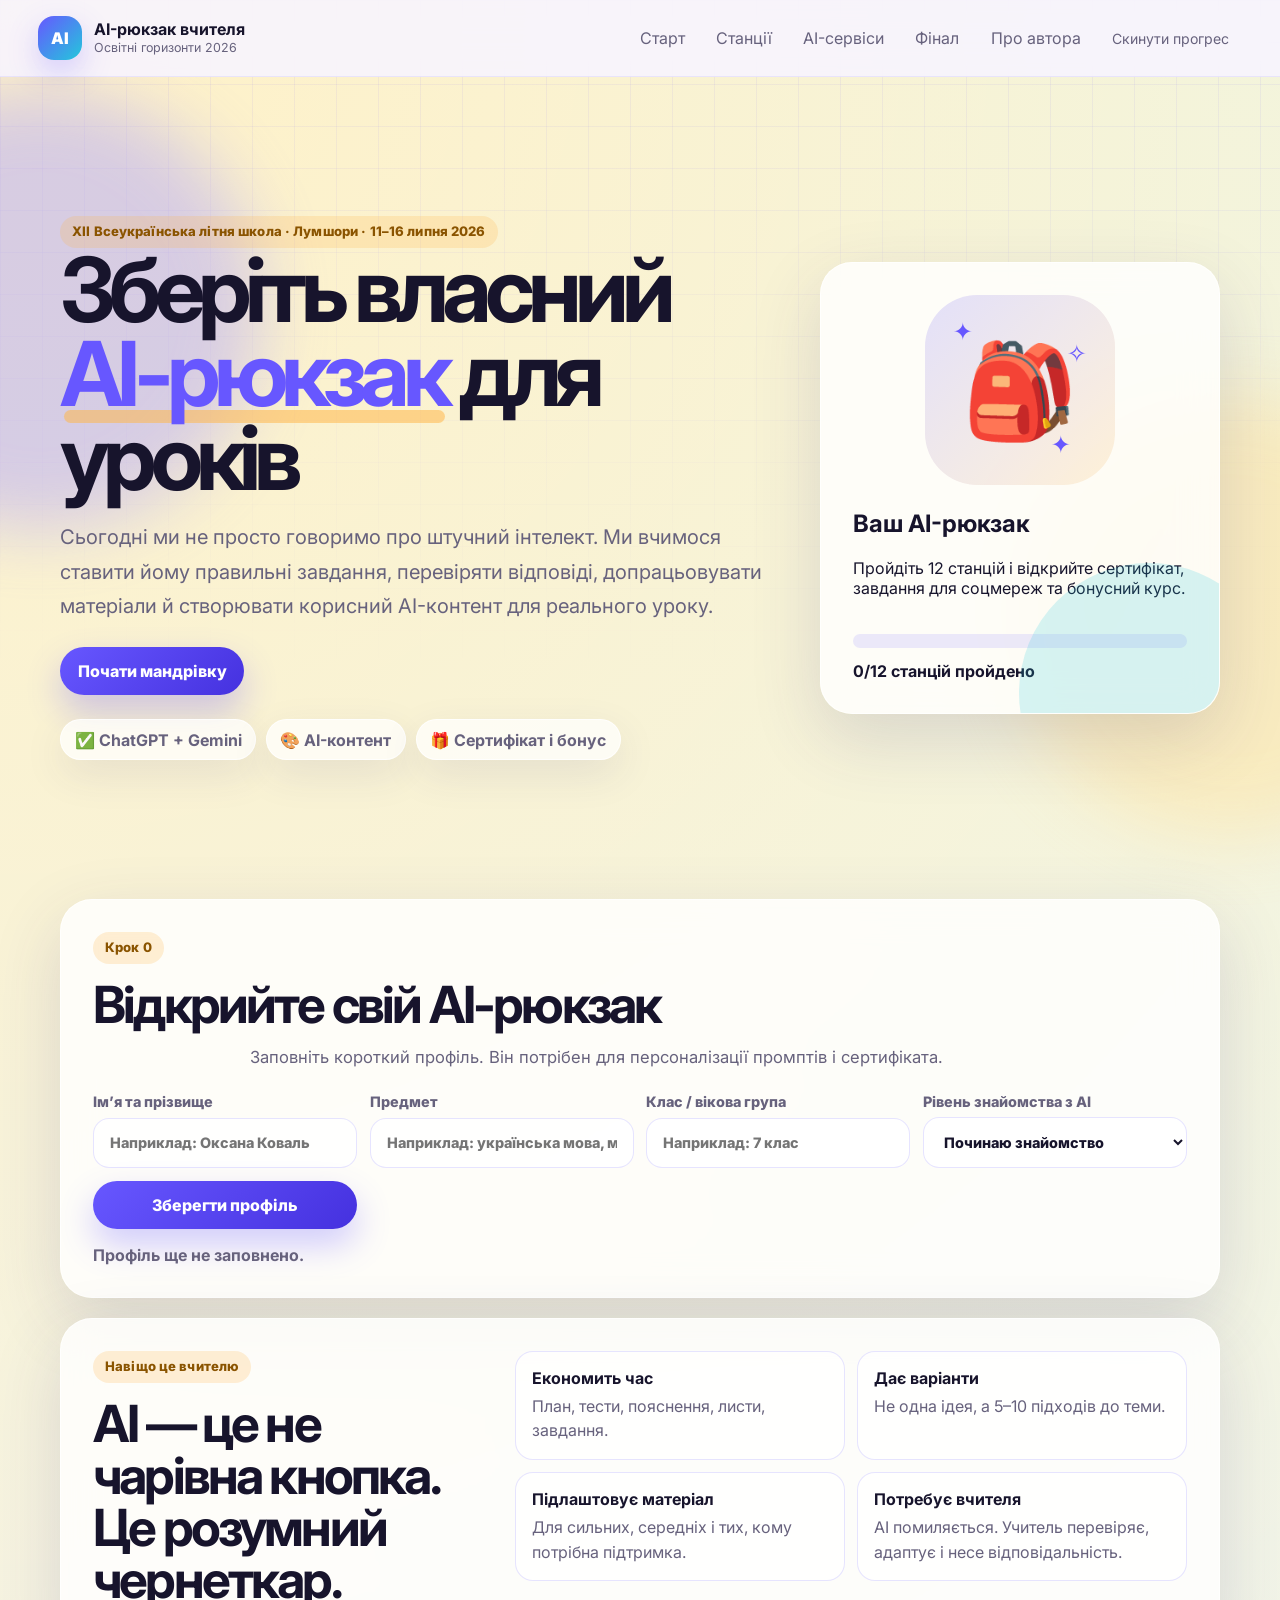
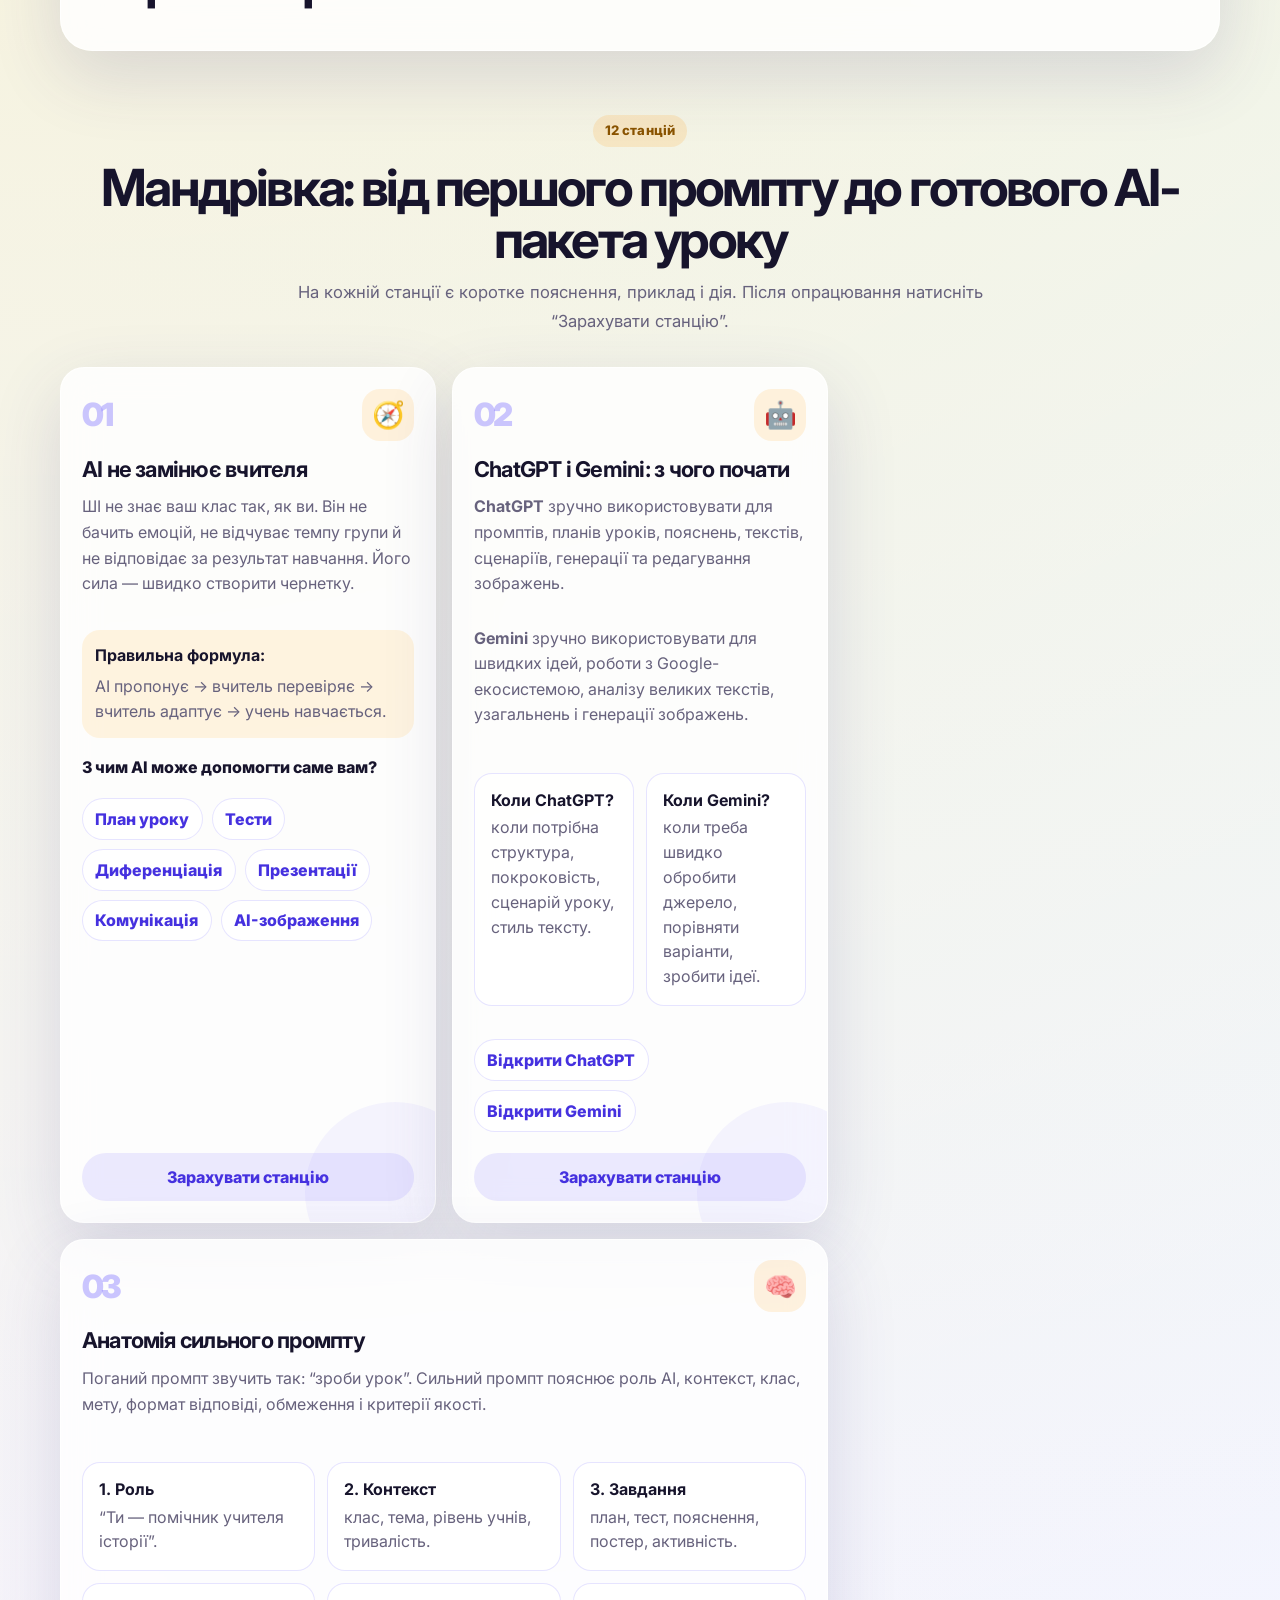
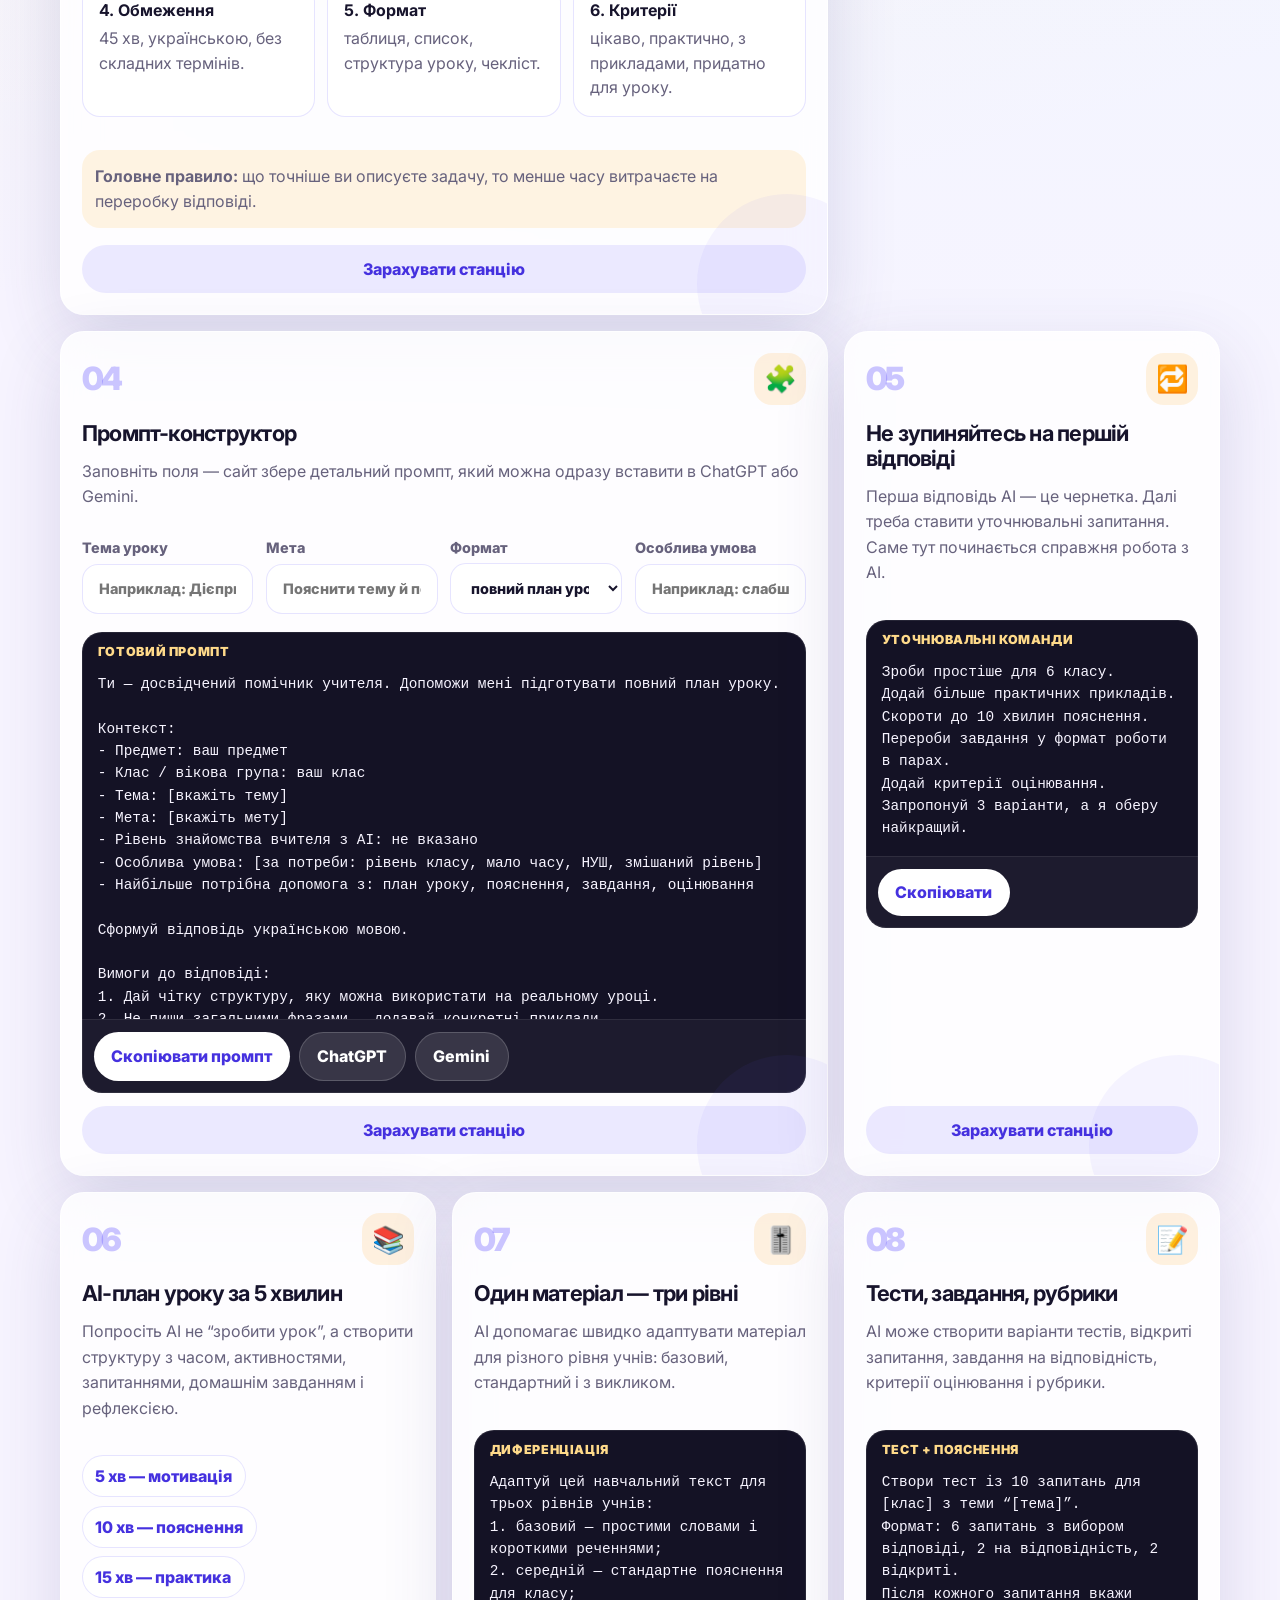
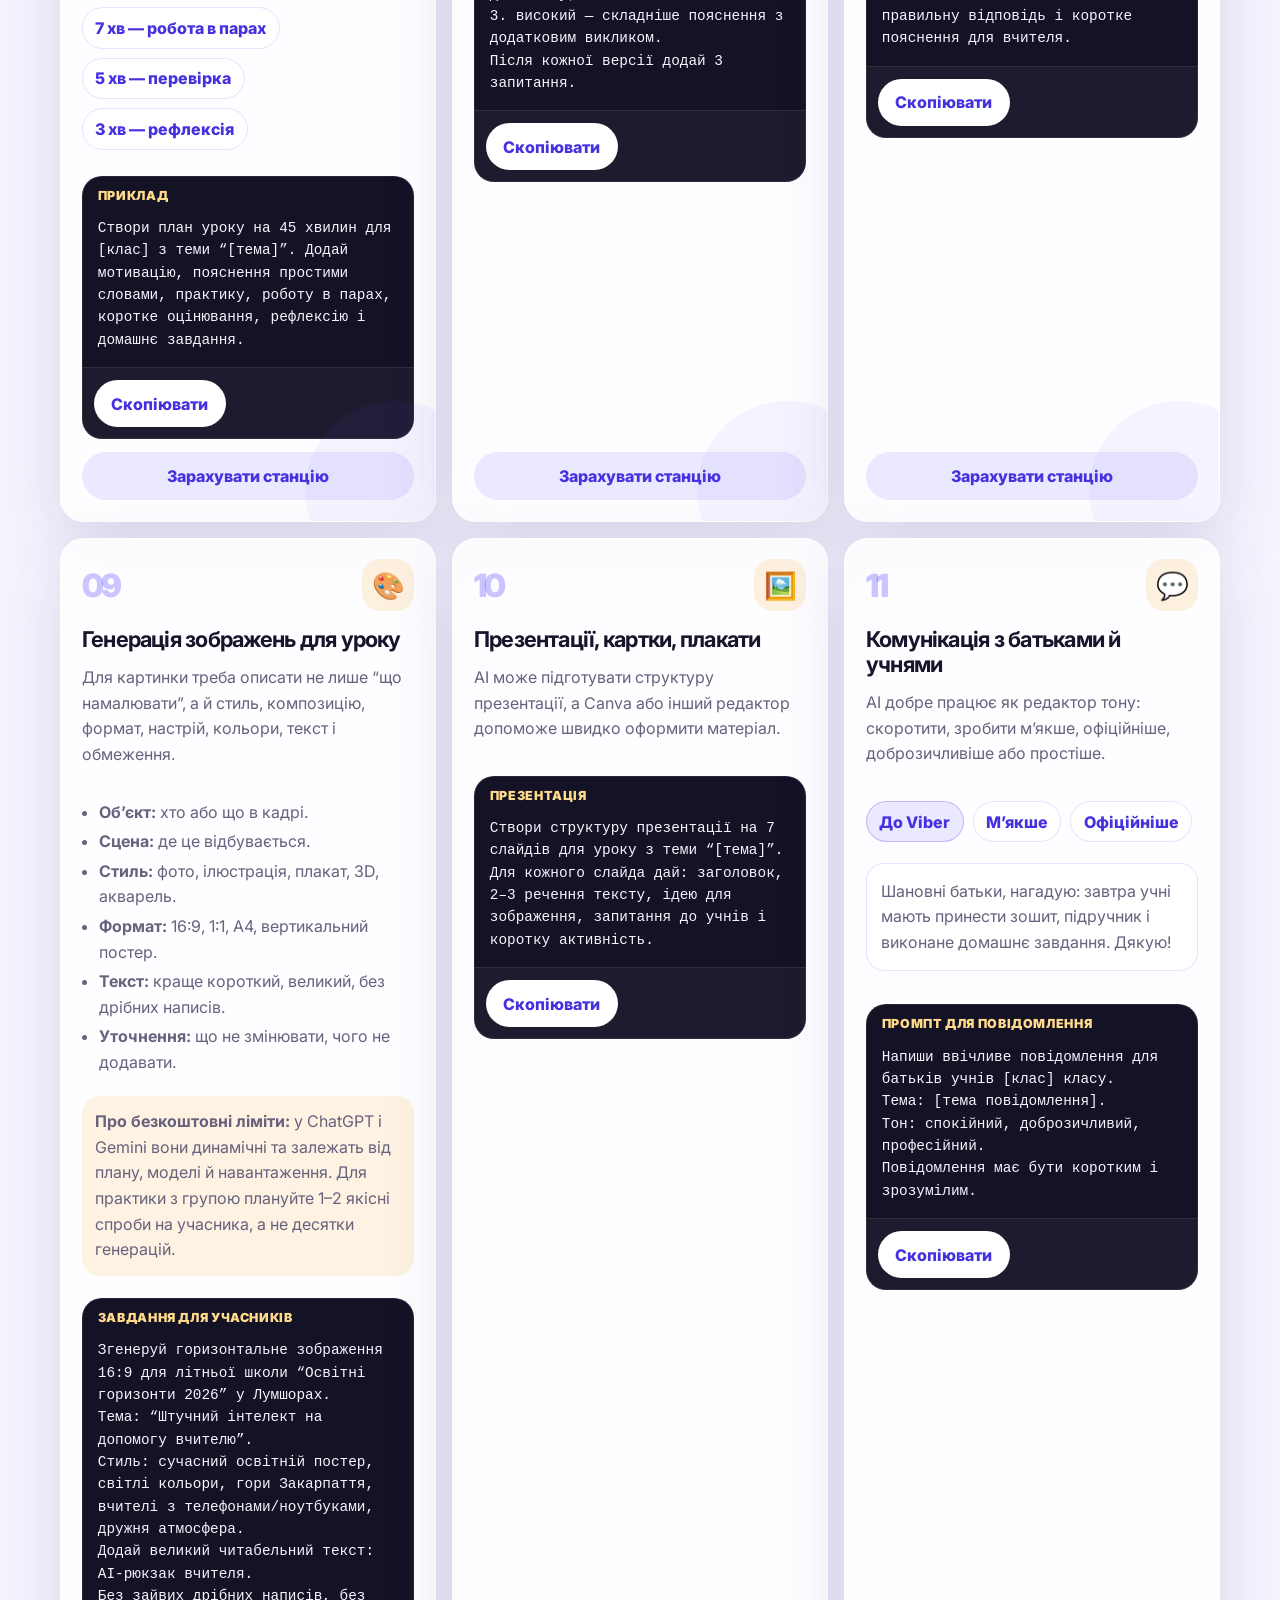
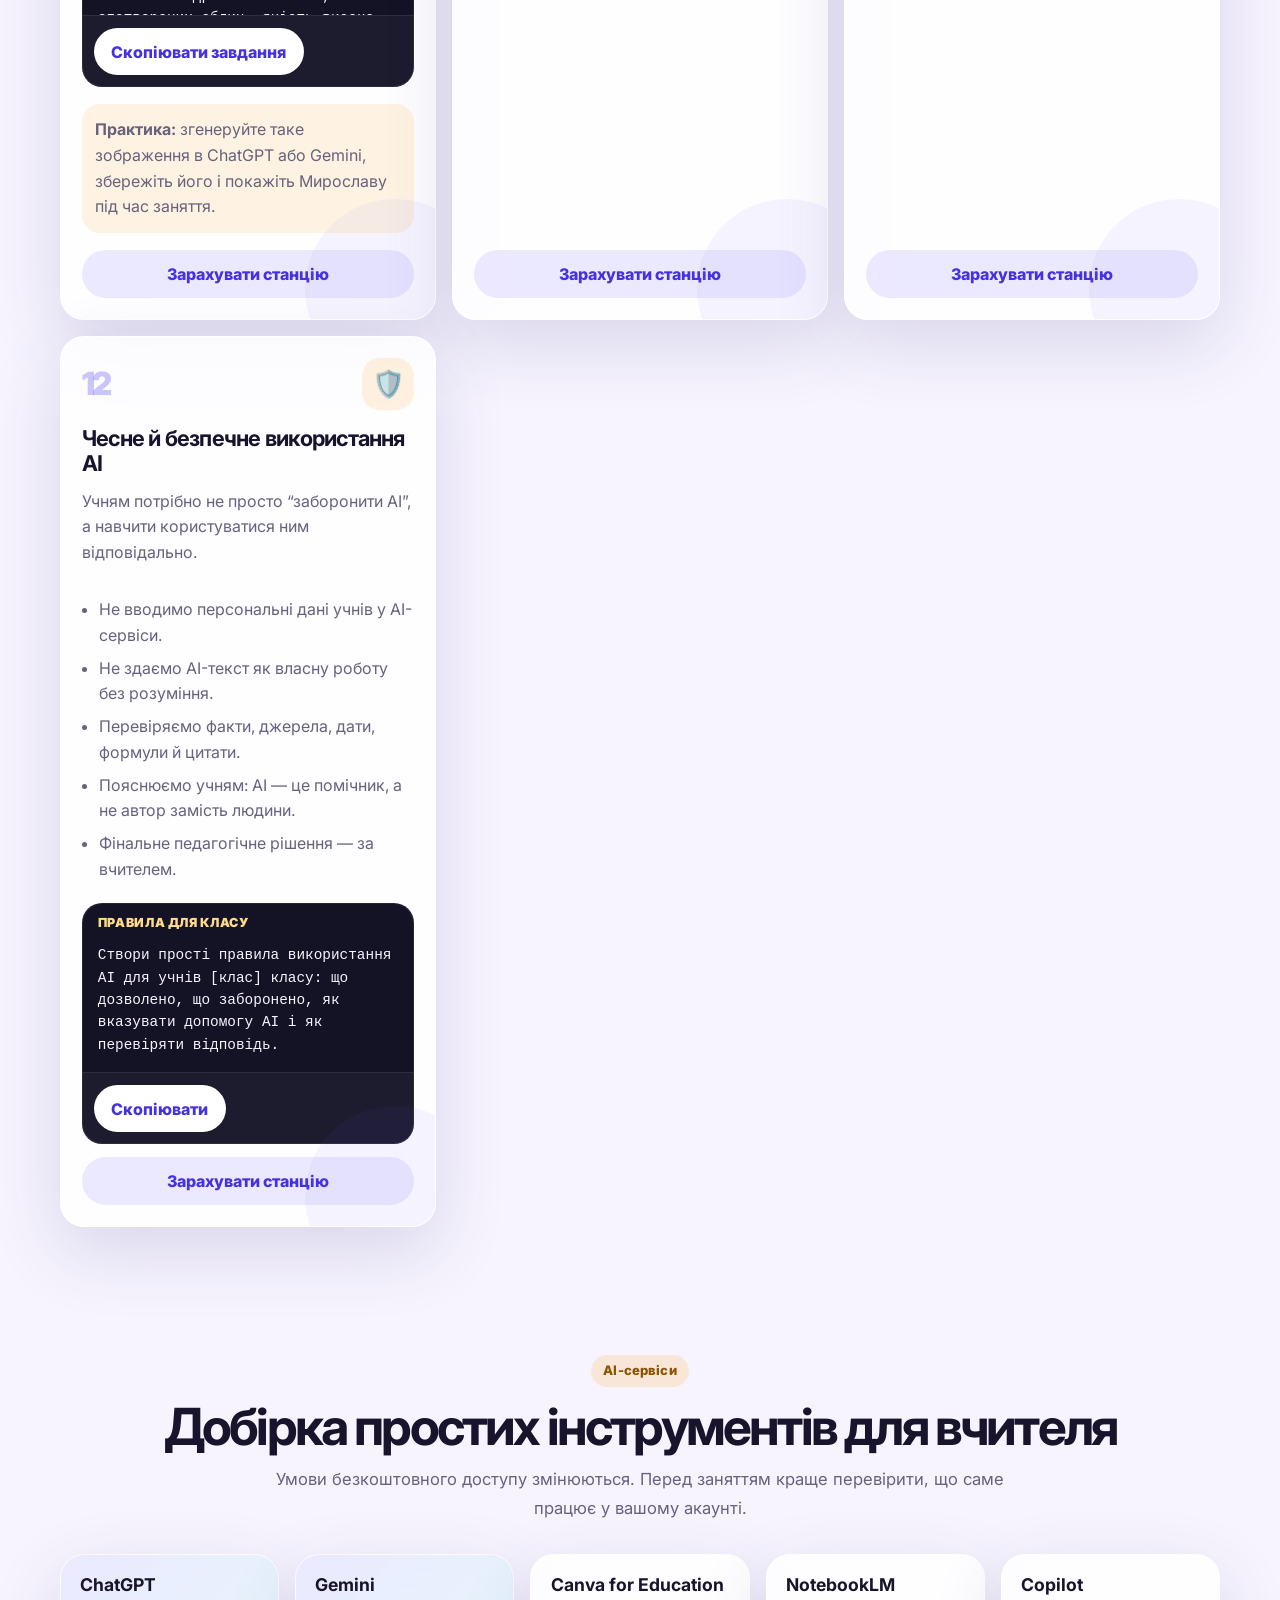
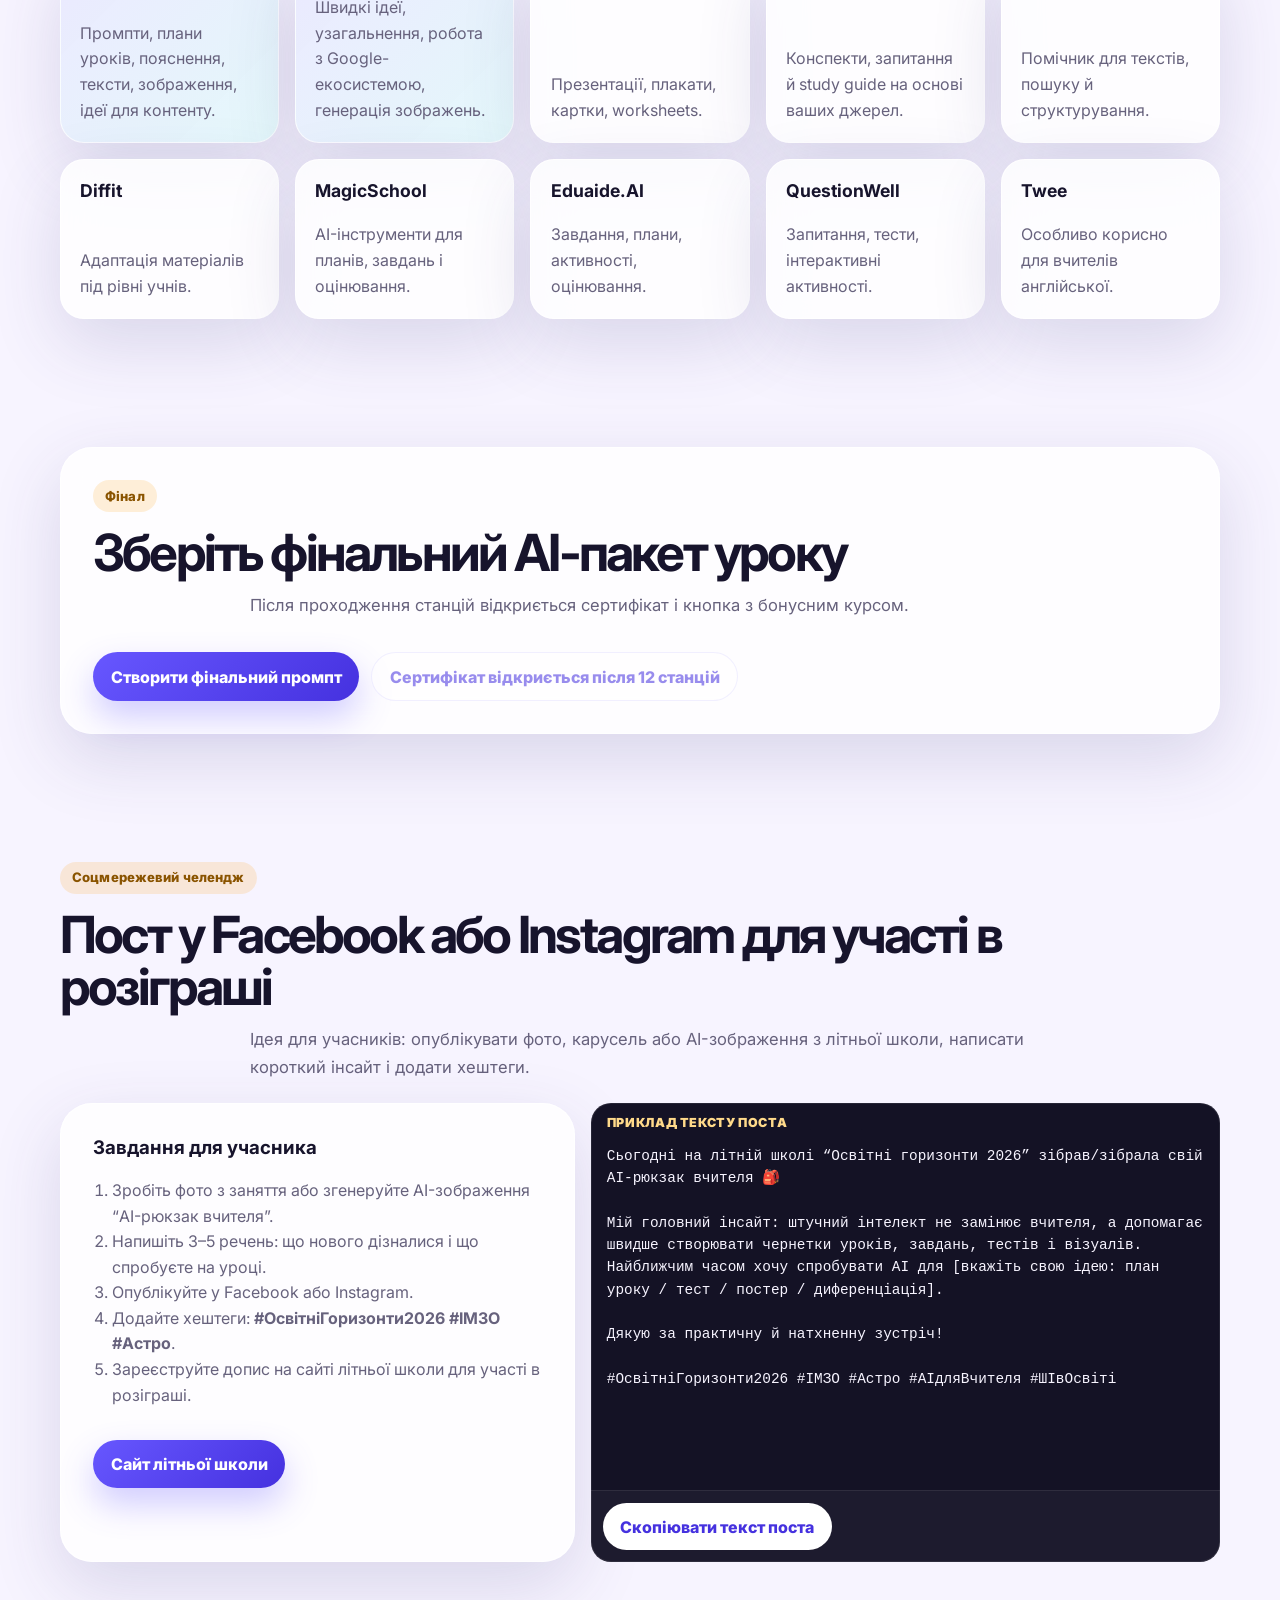
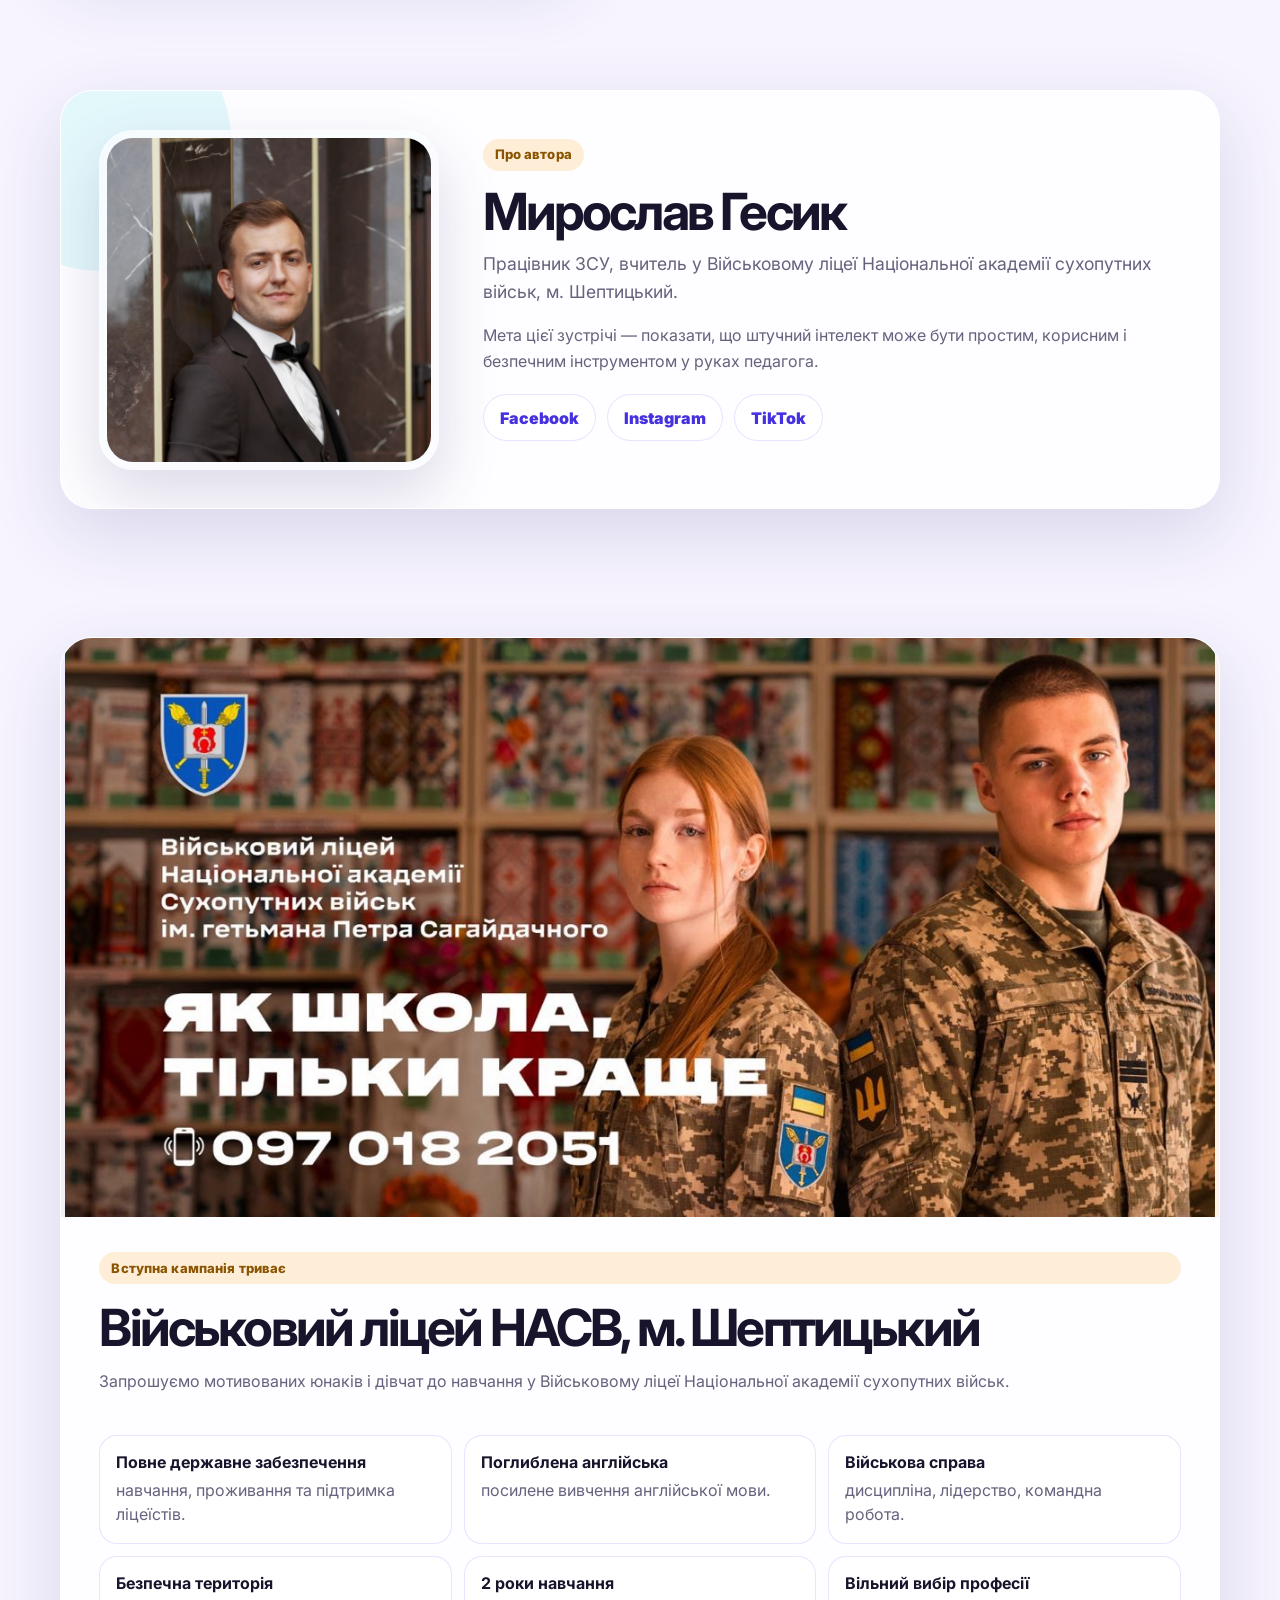
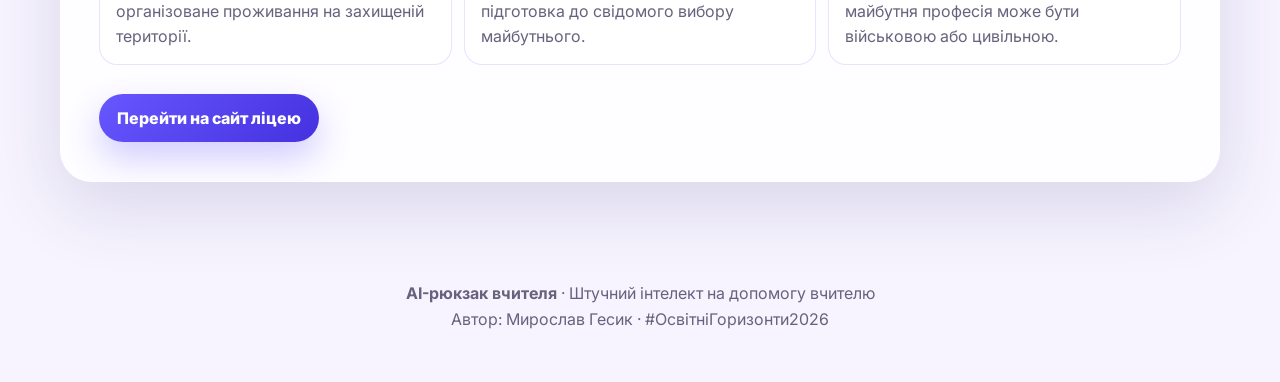
==== index.html @ 80771721 "first commit" ====
<!doctype html>
<html lang="uk">
<head>
  <meta charset="utf-8" />
  <meta name="viewport" content="width=device-width, initial-scale=1" />
  <title>AI-рюкзак вчителя — ШІ на допомогу вчителю</title>
  <meta name="description" content="Інтерактивний міні-сайт для вчителів України: ChatGPT, Gemini, промпти, AI-контент, уроки, оцінювання, сертифікат і бонусний курс." />
  <meta name="theme-color" content="#6757ff" />
  <meta property="og:title" content="AI-рюкзак вчителя — ШІ на допомогу вчителю" />
  <meta property="og:description" content="Інтерактивний майстер-клас для педагогів: ChatGPT, Gemini, промпти, AI-контент, уроки, сертифікат і бонусний курс." />
  <meta property="og:type" content="website" />
  <meta property="og:locale" content="uk_UA" />
  <meta property="og:site_name" content="AI-рюкзак вчителя" />
  <meta property="og:image" content="https://myroslavhesyk.github.io/ai-backpack-teacher/assets/placeholder.png" />
  <meta property="og:image:alt" content="Штучний інтелект на допомогу вчителю — майстер-клас для педагогів" />
  <meta property="og:image:type" content="image/png" />
  <meta name="twitter:card" content="summary_large_image" />
  <meta name="twitter:title" content="AI-рюкзак вчителя — ШІ на допомогу вчителю" />
  <meta name="twitter:description" content="Практична AI-мандрівка для вчителя: промпти, уроки, візуали, сертифікат і бонусний курс." />
  <meta name="twitter:image" content="https://myroslavhesyk.github.io/ai-backpack-teacher/assets/placeholder.png" />
  <link rel="image_src" href="./assets/placeholder.png" />
  <link rel="preconnect" href="https://fonts.googleapis.com">
  <link rel="preconnect" href="https://fonts.gstatic.com" crossorigin>
  <link href="https://fonts.googleapis.com/css2?family=Inter:wght@400;500;600;700;800;900&display=swap" rel="stylesheet">
  <link rel="stylesheet" href="style.css" />
</head>
<body>
  <div class="bg-orb orb-one" aria-hidden="true"></div>
  <div class="bg-orb orb-two" aria-hidden="true"></div>
  <div class="bg-grid" aria-hidden="true"></div>

  <header class="site-header" id="top">
    <a href="#top" class="brand" aria-label="AI-рюкзак вчителя">
      <span class="brand-mark">AI</span>
      <span>
        <strong>AI-рюкзак вчителя</strong>
        <small>Освітні горизонти 2026</small>
      </span>
    </a>
    <button class="menu-btn" id="menuBtn" type="button" aria-label="Відкрити меню" aria-expanded="false" aria-controls="mainNav">
      <span class="menu-icon" aria-hidden="true"><span></span><span></span><span></span></span>
    </button>
    <nav class="nav" id="mainNav">
      <a href="#start">Старт</a>
      <a href="#stations">Станції</a>
      <a href="#tools">AI-сервіси</a>
      <a href="#final">Фінал</a>
      <a href="#about">Про автора</a>
      <button class="ghost-btn small" id="resetBtn" type="button">Скинути прогрес</button>
    </nav>
  </header>

  <main>
    <section class="hero section" id="start">
      <div class="hero-content">
        <div class="eyebrow">ХІІ Всеукраїнська літня школа · Лумшори · 11–16 липня 2026</div>
        <h1>Зберіть власний <span>AI-рюкзак</span> для уроків</h1>
        <p class="lead">
          Сьогодні ми не просто говоримо про штучний інтелект. Ми вчимося ставити йому правильні завдання,
          перевіряти відповіді, допрацьовувати матеріали й створювати корисний AI-контент для реального уроку.
        </p>
        <div class="hero-actions">
          <a class="primary-btn" href="#registration">Почати мандрівку</a>
          
        </div>
        <div class="hero-badges" aria-label="Ключові переваги">
          <span>✅ ChatGPT + Gemini</span>
          <span>🎨 AI-контент</span>
          <span>🎁 Сертифікат і бонус</span>
        </div>
      </div>
      <aside class="hero-card" aria-label="Прогрес AI-рюкзака">
        <div class="backpack-visual">
          <div class="backpack-face">🎒</div>
          <div class="spark spark-a">✦</div>
          <div class="spark spark-b">✧</div>
          <div class="spark spark-c">✦</div>
        </div>
        <h2>Ваш AI-рюкзак</h2>
        <p>Пройдіть 12 станцій і відкрийте сертифікат, завдання для соцмереж та бонусний курс.</p>
        <div class="progress-shell" role="progressbar" aria-valuemin="0" aria-valuemax="12" aria-valuenow="0">
          <div class="progress-bar" id="progressBar"></div>
        </div>
        <strong id="progressText">0/12 станцій пройдено</strong>
        
      </aside>
    </section>

    <section class="section registration-card" id="registration">
      <div class="section-heading compact">
        <span class="section-kicker">Крок 0</span>
        <h2>Відкрийте свій AI-рюкзак</h2>
        <p>Заповніть короткий профіль. Він потрібен для персоналізації промптів і сертифіката.</p>
      </div>
      <form class="profile-form" id="profileForm">
        <label>
          Ім’я та прізвище
          <input type="text" name="name" placeholder="Наприклад: Оксана Коваль" required />
        </label>
        <label>
          Предмет
          <input type="text" name="subject" placeholder="Наприклад: українська мова, математика, історія" required />
        </label>
        <label>
          Клас / вікова група
          <input type="text" name="grade" placeholder="Наприклад: 7 клас" required />
        </label>
        <label>
          Рівень знайомства з AI
          <select name="aiLevel" required>
            <option value="Починаю знайомство">Починаю знайомство</option>
            <option value="Трохи користуюсь">Трохи користуюсь</option>
            <option value="Активно використовую">Активно використовую</option>
          </select>
        </label>
        <button class="primary-btn" type="submit">Зберегти профіль</button>
      </form>
      <p class="status-line" id="profileStatus">Профіль ще не заповнено.</p>
    </section>

    <section class="section intro-strip" id="why-ai">
      <div>
        <span class="section-kicker">Навіщо це вчителю</span>
        <h2>AI — це не чарівна кнопка. Це розумний чернеткар.</h2>
      </div>
      <div class="value-grid">
        <div><strong>Економить час</strong><span>План, тести, пояснення, листи, завдання.</span></div>
        <div><strong>Дає варіанти</strong><span>Не одна ідея, а 5–10 підходів до теми.</span></div>
        <div><strong>Підлаштовує матеріал</strong><span>Для сильних, середніх і тих, кому потрібна підтримка.</span></div>
        <div><strong>Потребує вчителя</strong><span>AI помиляється. Учитель перевіряє, адаптує і несе відповідальність.</span></div>
      </div>
    </section>

    <section class="section" id="stations">
      <div class="section-heading">
        <span class="section-kicker">12 станцій</span>
        <h2>Мандрівка: від першого промпту до готового AI-пакета уроку</h2>
        <p>На кожній станції є коротке пояснення, приклад і дія. Після опрацювання натисніть “Зарахувати станцію”.</p>
      </div>

      <div class="station-grid">
        <article class="station-card" data-station="1">
          <div class="station-top"><span class="station-number">01</span><span class="station-icon">🧭</span></div>
          <h3>AI не замінює вчителя</h3>
          <p>ШІ не знає ваш клас так, як ви. Він не бачить емоцій, не відчуває темпу групи й не відповідає за результат навчання. Його сила — швидко створити чернетку.</p>
          <div class="teacher-formula">
            <strong>Правильна формула:</strong>
            <span>AI пропонує → вчитель перевіряє → вчитель адаптує → учень навчається.</span>
          </div>
          <p class="micro-title">З чим AI може допомогти саме вам?</p>
          <div class="choice-list" data-choice-group="needs">
            <button type="button" data-value="План уроку">План уроку</button>
            <button type="button" data-value="Тести">Тести</button>
            <button type="button" data-value="Диференціація">Диференціація</button>
            <button type="button" data-value="Презентації">Презентації</button>
            <button type="button" data-value="Комунікація">Комунікація</button>
            <button type="button" data-value="AI-зображення">AI-зображення</button>
          </div>
          <button class="complete-btn" type="button">Зарахувати станцію</button>
        </article>

        <article class="station-card" data-station="2">
          <div class="station-top"><span class="station-number">02</span><span class="station-icon">🤖</span></div>
          <h3>ChatGPT і Gemini: з чого почати</h3>
          <p><strong>ChatGPT</strong> зручно використовувати для промптів, планів уроків, пояснень, текстів, сценаріїв, генерації та редагування зображень.</p>
          <p><strong>Gemini</strong> зручно використовувати для швидких ідей, роботи з Google-екосистемою, аналізу великих текстів, узагальнень і генерації зображень.</p>
          <div class="compare-box">
            <div><strong>Коли ChatGPT?</strong><span>коли потрібна структура, покроковість, сценарій уроку, стиль тексту.</span></div>
            <div><strong>Коли Gemini?</strong><span>коли треба швидко обробити джерело, порівняти варіанти, зробити ідеї.</span></div>
          </div>
          <div class="quick-links">
            <a href="https://chatgpt.com/" target="_blank" rel="noopener">Відкрити ChatGPT</a>
            <a href="https://gemini.google.com/" target="_blank" rel="noopener">Відкрити Gemini</a>
          </div>
          <button class="complete-btn" type="button">Зарахувати станцію</button>
        </article>

        <article class="station-card wide" data-station="3">
          <div class="station-top"><span class="station-number">03</span><span class="station-icon">🧠</span></div>
          <h3>Анатомія сильного промпту</h3>
          <p>Поганий промпт звучить так: “зроби урок”. Сильний промпт пояснює роль AI, контекст, клас, мету, формат відповіді, обмеження і критерії якості.</p>
          <div class="prompt-rules-grid">
            <div><b>1. Роль</b><span>“Ти — помічник учителя історії”.</span></div>
            <div><b>2. Контекст</b><span>клас, тема, рівень учнів, тривалість.</span></div>
            <div><b>3. Завдання</b><span>план, тест, пояснення, постер, активність.</span></div>
            <div><b>4. Обмеження</b><span>45 хв, українською, без складних термінів.</span></div>
            <div><b>5. Формат</b><span>таблиця, список, структура уроку, чекліст.</span></div>
            <div><b>6. Критерії</b><span>цікаво, практично, з прикладами, придатно для уроку.</span></div>
          </div>
          <div class="note">
            <strong>Головне правило:</strong> що точніше ви описуєте задачу, то менше часу витрачаєте на переробку відповіді.
          </div>
          <button class="complete-btn" type="button">Зарахувати станцію</button>
        </article>

        <article class="station-card wide" id="prompt-builder" data-station="4">
          <div class="station-top"><span class="station-number">04</span><span class="station-icon">🧩</span></div>
          <h3>Промпт-конструктор</h3>
          <p>Заповніть поля — сайт збере детальний промпт, який можна одразу вставити в ChatGPT або Gemini.</p>
          <div class="prompt-builder">
            <label>Тема уроку<input id="topicInput" type="text" placeholder="Наприклад: Дієприкметник" /></label>
            <label>Мета<input id="goalInput" type="text" placeholder="Пояснити тему й потренувати застосування" /></label>
            <label>Формат
              <select id="formatInput">
                <option>повний план уроку</option>
                <option>тест</option>
                <option>групова активність</option>
                <option>домашнє завдання</option>
                <option>презентація</option>
                <option>AI-зображення або постер</option>
              </select>
            </label>
            <label>Особлива умова<input id="conditionInput" type="text" placeholder="Наприклад: слабший клас, мало часу, НУШ" /></label>
          </div>
          <div class="prompt-box">
            <div class="prompt-label">Готовий промпт</div>
            <pre id="generatedPrompt"></pre>
            <div class="prompt-actions">
              <button class="copy-btn" type="button" data-copy-target="generatedPrompt">Скопіювати промпт</button>
              <a href="https://chatgpt.com/" target="_blank" rel="noopener">ChatGPT</a>
              <a href="https://gemini.google.com/" target="_blank" rel="noopener">Gemini</a>
            </div>
          </div>
          <button class="complete-btn" type="button">Зарахувати станцію</button>
        </article>

        <article class="station-card" data-station="5">
          <div class="station-top"><span class="station-number">05</span><span class="station-icon">🔁</span></div>
          <h3>Не зупиняйтесь на першій відповіді</h3>
          <p>Перша відповідь AI — це чернетка. Далі треба ставити уточнювальні запитання. Саме тут починається справжня робота з AI.</p>
          <div class="prompt-box small-box">
            <div class="prompt-label">Уточнювальні команди</div>
            <pre id="followUpPrompt">Зроби простіше для 6 класу.
Додай більше практичних прикладів.
Скороти до 10 хвилин пояснення.
Перероби завдання у формат роботи в парах.
Додай критерії оцінювання.
Запропонуй 3 варіанти, а я оберу найкращий.</pre>
            <div class="prompt-actions"><button class="copy-btn" type="button" data-copy-target="followUpPrompt">Скопіювати</button></div>
          </div>
          <button class="complete-btn" type="button">Зарахувати станцію</button>
        </article>

        <article class="station-card" data-station="6">
          <div class="station-top"><span class="station-number">06</span><span class="station-icon">📚</span></div>
          <h3>AI-план уроку за 5 хвилин</h3>
          <p>Попросіть AI не “зробити урок”, а створити структуру з часом, активностями, запитаннями, домашнім завданням і рефлексією.</p>
          <div class="mini-result">
            <span>5 хв — мотивація</span><span>10 хв — пояснення</span><span>15 хв — практика</span><span>7 хв — робота в парах</span><span>5 хв — перевірка</span><span>3 хв — рефлексія</span>
          </div>
          <div class="prompt-box small-box">
            <div class="prompt-label">Приклад</div>
            <pre id="lessonPrompt">Створи план уроку на 45 хвилин для [клас] з теми “[тема]”. Додай мотивацію, пояснення простими словами, практику, роботу в парах, коротке оцінювання, рефлексію і домашнє завдання.</pre>
            <div class="prompt-actions"><button class="copy-btn" type="button" data-copy-target="lessonPrompt">Скопіювати</button></div>
          </div>
          <button class="complete-btn" type="button">Зарахувати станцію</button>
        </article>

        <article class="station-card" data-station="7">
          <div class="station-top"><span class="station-number">07</span><span class="station-icon">🎚️</span></div>
          <h3>Один матеріал — три рівні</h3>
          <p>AI допомагає швидко адаптувати матеріал для різного рівня учнів: базовий, стандартний і з викликом.</p>
          <div class="prompt-box small-box">
            <div class="prompt-label">Диференціація</div>
            <pre id="diffPrompt">Адаптуй цей навчальний текст для трьох рівнів учнів:
1. базовий — простими словами і короткими реченнями;
2. середній — стандартне пояснення для класу;
3. високий — складніше пояснення з додатковим викликом.
Після кожної версії додай 3 запитання.</pre>
            <div class="prompt-actions"><button class="copy-btn" type="button" data-copy-target="diffPrompt">Скопіювати</button></div>
          </div>
          <button class="complete-btn" type="button">Зарахувати станцію</button>
        </article>

        <article class="station-card" data-station="8">
          <div class="station-top"><span class="station-number">08</span><span class="station-icon">📝</span></div>
          <h3>Тести, завдання, рубрики</h3>
          <p>AI може створити варіанти тестів, відкриті запитання, завдання на відповідність, критерії оцінювання і рубрики.</p>
          <div class="prompt-box small-box">
            <div class="prompt-label">Тест + пояснення</div>
            <pre id="testPrompt">Створи тест із 10 запитань для [клас] з теми “[тема]”.
Формат: 6 запитань з вибором відповіді, 2 на відповідність, 2 відкриті.
Після кожного запитання вкажи правильну відповідь і коротке пояснення для вчителя.</pre>
            <div class="prompt-actions"><button class="copy-btn" type="button" data-copy-target="testPrompt">Скопіювати</button></div>
          </div>
          <button class="complete-btn" type="button">Зарахувати станцію</button>
        </article>

        <article class="station-card" data-station="9">
          <div class="station-top"><span class="station-number">09</span><span class="station-icon">🎨</span></div>
          <h3>Генерація зображень для уроку</h3>
          <p>Для картинки треба описати не лише “що намалювати”, а й стиль, композицію, формат, настрій, кольори, текст і обмеження.</p>
          <ul class="rules-list compact-list">
            <li><strong>Об’єкт:</strong> хто або що в кадрі.</li>
            <li><strong>Сцена:</strong> де це відбувається.</li>
            <li><strong>Стиль:</strong> фото, ілюстрація, плакат, 3D, акварель.</li>
            <li><strong>Формат:</strong> 16:9, 1:1, A4, вертикальний постер.</li>
            <li><strong>Текст:</strong> краще короткий, великий, без дрібних написів.</li>
            <li><strong>Уточнення:</strong> що не змінювати, чого не додавати.</li>
          </ul>
          <div class="limit-note">
            <strong>Про безкоштовні ліміти:</strong> у ChatGPT і Gemini вони динамічні та залежать від плану, моделі й навантаження. Для практики з групою плануйте 1–2 якісні спроби на учасника, а не десятки генерацій.
          </div>
          <div class="prompt-box small-box">
            <div class="prompt-label">Завдання для учасників</div>
            <pre id="imagePrompt">Згенеруй горизонтальне зображення 16:9 для літньої школи “Освітні горизонти 2026” у Лумшорах.
Тема: “Штучний інтелект на допомогу вчителю”.
Стиль: сучасний освітній постер, світлі кольори, гори Закарпаття, вчителі з телефонами/ноутбуками, дружня атмосфера.
Додай великий читабельний текст: AI-рюкзак вчителя.
Без зайвих дрібних написів, без спотворених облич, якість висока.</pre>
            <div class="prompt-actions"><button class="copy-btn" type="button" data-copy-target="imagePrompt">Скопіювати завдання</button></div>
          </div>
          <div class="task-card">
            <strong>Практика:</strong> згенеруйте таке зображення в ChatGPT або Gemini, збережіть його і покажіть Мирославу під час заняття.
          </div>
          <button class="complete-btn" type="button">Зарахувати станцію</button>
        </article>

        <article class="station-card" data-station="10">
          <div class="station-top"><span class="station-number">10</span><span class="station-icon">🖼️</span></div>
          <h3>Презентації, картки, плакати</h3>
          <p>AI може підготувати структуру презентації, а Canva або інший редактор допоможе швидко оформити матеріал.</p>
          <div class="prompt-box small-box">
            <div class="prompt-label">Презентація</div>
            <pre id="visualPrompt">Створи структуру презентації на 7 слайдів для уроку з теми “[тема]”. Для кожного слайда дай: заголовок, 2–3 речення тексту, ідею для зображення, запитання до учнів і коротку активність.</pre>
            <div class="prompt-actions"><button class="copy-btn" type="button" data-copy-target="visualPrompt">Скопіювати</button></div>
          </div>
          <button class="complete-btn" type="button">Зарахувати станцію</button>
        </article>

        <article class="station-card" data-station="11">
          <div class="station-top"><span class="station-number">11</span><span class="station-icon">💬</span></div>
          <h3>Комунікація з батьками й учнями</h3>
          <p>AI добре працює як редактор тону: скоротити, зробити м’якше, офіційніше, доброзичливіше або простіше.</p>
          <div class="tone-demo">
            <button type="button" data-tone="short">До Viber</button>
            <button type="button" data-tone="soft">М’якше</button>
            <button type="button" data-tone="official">Офіційніше</button>
          </div>
          <p class="message-preview" id="messagePreview">Оберіть тон повідомлення.</p>
          <div class="prompt-box small-box">
            <div class="prompt-label">Промпт для повідомлення</div>
            <pre id="messagePrompt">Напиши ввічливе повідомлення для батьків учнів [клас] класу.
Тема: [тема повідомлення].
Тон: спокійний, доброзичливий, професійний.
Повідомлення має бути коротким і зрозумілим.</pre>
            <div class="prompt-actions"><button class="copy-btn" type="button" data-copy-target="messagePrompt">Скопіювати</button></div>
          </div>
          <button class="complete-btn" type="button">Зарахувати станцію</button>
        </article>

        <article class="station-card" data-station="12">
          <div class="station-top"><span class="station-number">12</span><span class="station-icon">🛡️</span></div>
          <h3>Чесне й безпечне використання AI</h3>
          <p>Учням потрібно не просто “заборонити AI”, а навчити користуватися ним відповідально.</p>
          <ul class="rules-list">
            <li>Не вводимо персональні дані учнів у AI-сервіси.</li>
            <li>Не здаємо AI-текст як власну роботу без розуміння.</li>
            <li>Перевіряємо факти, джерела, дати, формули й цитати.</li>
            <li>Пояснюємо учням: AI — це помічник, а не автор замість людини.</li>
            <li>Фінальне педагогічне рішення — за вчителем.</li>
          </ul>
          <div class="prompt-box small-box">
            <div class="prompt-label">Правила для класу</div>
            <pre id="ethicsPrompt">Створи прості правила використання AI для учнів [клас] класу: що дозволено, що заборонено, як вказувати допомогу AI і як перевіряти відповідь.</pre>
            <div class="prompt-actions"><button class="copy-btn" type="button" data-copy-target="ethicsPrompt">Скопіювати</button></div>
          </div>
          <button class="complete-btn" type="button">Зарахувати станцію</button>
        </article>
      </div>
    </section>

    <section class="section tools-section" id="tools">
      <div class="section-heading">
        <span class="section-kicker">AI-сервіси</span>
        <h2>Добірка простих інструментів для вчителя</h2>
        <p>Умови безкоштовного доступу змінюються. Перед заняттям краще перевірити, що саме працює у вашому акаунті.</p>
      </div>
      <div class="tools-grid">
        <a class="tool-card featured" href="https://chatgpt.com/" target="_blank" rel="noopener"><strong>ChatGPT</strong><span>Промпти, плани уроків, пояснення, тексти, зображення, ідеї для контенту.</span></a>
        <a class="tool-card featured" href="https://gemini.google.com/" target="_blank" rel="noopener"><strong>Gemini</strong><span>Швидкі ідеї, узагальнення, робота з Google-екосистемою, генерація зображень.</span></a>
        <a class="tool-card" href="https://www.canva.com/education/" target="_blank" rel="noopener"><strong>Canva for Education</strong><span>Презентації, плакати, картки, worksheets.</span></a>
        <a class="tool-card" href="https://notebooklm.google.com/" target="_blank" rel="noopener"><strong>NotebookLM</strong><span>Конспекти, запитання й study guide на основі ваших джерел.</span></a>
        <a class="tool-card" href="https://copilot.microsoft.com/" target="_blank" rel="noopener"><strong>Copilot</strong><span>Помічник для текстів, пошуку й структурування.</span></a>
        <a class="tool-card" href="https://web.diffit.me/" target="_blank" rel="noopener"><strong>Diffit</strong><span>Адаптація матеріалів під рівні учнів.</span></a>
        <a class="tool-card" href="https://www.magicschool.ai/" target="_blank" rel="noopener"><strong>MagicSchool</strong><span>AI-інструменти для планів, завдань і оцінювання.</span></a>
        <a class="tool-card" href="https://www.eduaide.ai/" target="_blank" rel="noopener"><strong>Eduaide.AI</strong><span>Завдання, плани, активності, оцінювання.</span></a>
        <a class="tool-card" href="https://questionwell.org/" target="_blank" rel="noopener"><strong>QuestionWell</strong><span>Запитання, тести, інтерактивні активності.</span></a>
        <a class="tool-card" href="https://twee.com/" target="_blank" rel="noopener"><strong>Twee</strong><span>Особливо корисно для вчителів англійської.</span></a>
      </div>
    </section>

    <section class="section final-section" id="final">
      <div class="final-card">
        <div>
          <span class="section-kicker">Фінал</span>
          <h2>Зберіть фінальний AI-пакет уроку</h2>
          <p>Після проходження станцій відкриється сертифікат і кнопка з бонусним курсом.</p>
        </div>
        <div class="final-actions">
          <button class="primary-btn" id="makeFinalPromptBtn" type="button">Створити фінальний промпт</button>
          <button class="secondary-btn" id="certificateBtn" type="button" disabled>Сертифікат відкриється після 12 станцій</button>
        </div>
        <div class="prompt-box final-prompt hidden" id="finalPromptWrap">
          <div class="prompt-label">Фінальний AI-пакет</div>
          <pre id="finalPrompt"></pre>
          <div class="prompt-actions"><button class="copy-btn" type="button" data-copy-target="finalPrompt">Скопіювати фінальний промпт</button></div>
        </div>
      </div>
    </section>

    <section class="section social-challenge" id="challenge">
      <div class="section-heading compact">
        <span class="section-kicker">Соцмережевий челендж</span>
        <h2>Пост у Facebook або Instagram для участі в розіграші</h2>
        <p>Ідея для учасників: опублікувати фото, карусель або AI-зображення з літньої школи, написати короткий інсайт і додати хештеги.</p>
      </div>
      <div class="challenge-layout">
        <div class="challenge-card">
          <h3>Завдання для учасника</h3>
          <ol>
            <li>Зробіть фото з заняття або згенеруйте AI-зображення “AI-рюкзак вчителя”.</li>
            <li>Напишіть 3–5 речень: що нового дізналися і що спробуєте на уроці.</li>
            <li>Опублікуйте у Facebook або Instagram.</li>
            <li>Додайте хештеги: <strong>#ОсвітніГоризонти2026 #ІМЗО #Астро</strong>.</li>
            <li>Зареєструйте допис на сайті літньої школи для участі в розіграші.</li>
          </ol>
          <a class="primary-btn" href="https://myroslavhesyk.github.io/osvitni-horyzonty/#submit" target="_blank" rel="noopener">Сайт літньої школи</a>
        </div>
        <div class="prompt-box social-box">
          <div class="prompt-label">Приклад тексту поста</div>
          <pre id="socialPostText">Сьогодні на літній школі “Освітні горизонти 2026” зібрав/зібрала свій AI-рюкзак вчителя 🎒

Мій головний інсайт: штучний інтелект не замінює вчителя, а допомагає швидше створювати чернетки уроків, завдань, тестів і візуалів. Найближчим часом хочу спробувати AI для [вкажіть свою ідею: план уроку / тест / постер / диференціація].

Дякую за практичну й натхненну зустріч!

#ОсвітніГоризонти2026 #ІМЗО #Астро #AIдляВчителя #ШІвОсвіті</pre>
          <div class="prompt-actions"><button class="copy-btn" type="button" data-copy-target="socialPostText">Скопіювати текст поста</button></div>
        </div>
      </div>
    </section>

    <section class="section about-section" id="about">
      <div class="about-card">
        <div class="about-media">
          <img class="author-photo" src="./assets/hesyk.png" alt="Фото автора — Мирослав Гесик" onerror="this.onerror=null;this.src='./assets/hesyk-placeholder.svg';" />
         
        </div>
        <div class="about-content">
          <span class="section-kicker">Про автора</span>
          <h2>Мирослав Гесик</h2>
          <p class="lead-small">Працівник ЗСУ, вчитель у Військовому ліцеї Національної академії сухопутних військ, м. Шептицький.</p>
          <p>Мета цієї зустрічі — показати, що штучний інтелект може бути простим, корисним і безпечним інструментом у руках педагога.</p>
          <div class="social-links" aria-label="Соціальні мережі автора">
            <a href="https://www.facebook.com/miroslav.gesik/" target="_blank" rel="noopener">Facebook</a>
            <a href="https://www.instagram.com/myroslav_hesyk/" target="_blank" rel="noopener">Instagram</a>
            <a href="https://www.tiktok.com/@myroslav_hesyk" target="_blank" rel="noopener">TikTok</a>
          </div>
        </div>
      </div>
    </section>

    <section class="section lyceum-section" id="lyceum">
      <div class="lyceum-card">
        <div class="lyceum-media">
          <img class="lyceum-photo" src="assets/lyceum-photo-placeholder.jpg" alt="Фото Військового ліцею НАСВ, м. Шептицький" />
          
        </div>
        <div class="lyceum-content">
          <span class="section-kicker">Вступна кампанія триває</span>
          <h2>Військовий ліцей НАСВ, м. Шептицький</h2>
          <p>Запрошуємо мотивованих юнаків і дівчат до навчання у Військовому ліцеї Національної академії сухопутних військ.</p>
          <div class="benefits-grid">
            <div><strong>Повне державне забезпечення</strong><span>навчання, проживання та підтримка ліцеїстів.</span></div>
            <div><strong>Поглиблена англійська</strong><span>посилене вивчення англійської мови.</span></div>
            <div><strong>Військова справа</strong><span>дисципліна, лідерство, командна робота.</span></div>
            <div><strong>Безпечна територія</strong><span>організоване проживання на захищеній території.</span></div>
            <div><strong>2 роки навчання</strong><span>підготовка до свідомого вибору майбутнього.</span></div>
            <div><strong>Вільний вибір професії</strong><span>майбутня професія може бути військовою або цивільною.</span></div>
          </div>
          <a class="primary-btn" href="https://vlnasv.mil.gov.ua/" target="_blank" rel="noopener">Перейти на сайт ліцею</a>
        </div>
      </div>
    </section>
  </main>

  <footer class="site-footer">
    <p><strong>AI-рюкзак вчителя</strong> · Штучний інтелект на допомогу вчителю</p>
    <p>Автор: Мирослав Гесик · #ОсвітніГоризонти2026</p>
  </footer>

  <dialog class="certificate-dialog" id="certificateDialog">
    <button class="close-dialog" id="closeDialogBtn" type="button" aria-label="Закрити">×</button>
    <h2>Вітаємо! Сертифікат відкрито 🎉</h2>
    <canvas id="certificateCanvas" width="1400" height="990" aria-label="Сертифікат учасника"></canvas>
    <div class="dialog-actions">
      <button class="primary-btn" id="downloadCertificateBtn" type="button">Завантажити PNG</button>
      <a class="secondary-btn" id="bonusCourseLink" href="#" target="_blank" rel="noopener">Перейти до бонусного курсу</a>
    </div>
    
  </dialog>

  <div class="toast" id="toast" role="status" aria-live="polite"></div>

  <script src="script.js"></script>
</body>
</html>
---- style.css ----
:root {
  --bg: #f7f4ff;
  --surface: rgba(255, 255, 255, 0.82);
  --surface-strong: #ffffff;
  --text: #17142c;
  --muted: #67627d;
  --primary: #6757ff;
  --primary-dark: #4531df;
  --secondary: #ffb84d;
  --accent: #23c8db;
  --green: #27bf7d;
  --danger: #ff6b6b;
  --ink: #141225;
  --border: rgba(103, 87, 255, 0.16);
  --shadow: 0 24px 70px rgba(63, 54, 125, 0.16);
  --shadow-soft: 0 14px 40px rgba(63, 54, 125, 0.10);
  --radius-xl: 32px;
  --radius-lg: 24px;
  --radius-md: 18px;
}

* { box-sizing: border-box; }
html { scroll-behavior: smooth; }
body {
  margin: 0;
  font-family: Inter, system-ui, -apple-system, BlinkMacSystemFont, "Segoe UI", sans-serif;
  color: var(--text);
  background: radial-gradient(circle at top left, #fff1c7 0, transparent 30%),
    radial-gradient(circle at top right, #dff9ff 0, transparent 32%), var(--bg);
  min-height: 100vh;
  overflow-x: hidden;
}
body::selection { background: var(--primary); color: #fff; }
button, a, input, select { font: inherit; }
a { color: inherit; text-decoration: none; }
img { max-width: 100%; display: block; }
code { padding: 0.12rem 0.35rem; border-radius: 8px; background: rgba(103, 87, 255, 0.10); color: var(--primary-dark); }

.bg-grid {
  position: fixed; inset: 0;
  background-image: linear-gradient(rgba(103, 87, 255, 0.08) 1px, transparent 1px), linear-gradient(90deg, rgba(103, 87, 255, 0.08) 1px, transparent 1px);
  background-size: 42px 42px;
  mask-image: linear-gradient(to bottom, #000 0%, transparent 75%);
  pointer-events: none; z-index: -3;
}
.bg-orb { position: fixed; width: 440px; height: 440px; border-radius: 999px; filter: blur(34px); opacity: 0.45; pointer-events: none; z-index: -2; }
.orb-one { background: #a99fff; top: 10%; left: -180px; }
.orb-two { background: #ffe19b; right: -170px; top: 44%; }

.site-header {
  position: sticky; top: 0; z-index: 30;
  display: flex; align-items: center; justify-content: space-between; gap: 1rem;
  padding: 1rem clamp(1rem, 3vw, 2.4rem);
  backdrop-filter: blur(18px);
  background: rgba(247, 244, 255, 0.88);
  border-bottom: 1px solid rgba(103, 87, 255, 0.10);
}
.brand { display: inline-flex; align-items: center; gap: 0.75rem; min-width: 0; }
.brand-mark {
  display: grid; place-items: center; flex: 0 0 auto;
  width: 44px; height: 44px; border-radius: 16px; color: #fff; font-weight: 900;
  background: linear-gradient(135deg, var(--primary), var(--accent));
  box-shadow: 0 12px 30px rgba(103, 87, 255, 0.25);
}
.brand strong, .brand small { display: block; }
.brand strong { line-height: 1.05; }
.brand small { color: var(--muted); font-size: 0.78rem; margin-top: 0.2rem; }
.nav { display: flex; align-items: center; gap: 0.35rem; }
.nav a, .ghost-btn {
  border: 0; background: transparent; color: var(--muted);
  padding: 0.7rem 0.8rem; border-radius: 999px; cursor: pointer; transition: 0.2s ease;
}
.nav a:hover, .ghost-btn:hover { color: var(--primary-dark); background: rgba(103, 87, 255, 0.10); }
.small { font-size: 0.88rem; }
.menu-btn { display: none; border: 1px solid var(--border); border-radius: 14px; background: #fff; width: 44px; height: 44px; cursor: pointer; }

.section { width: min(1160px, calc(100% - 2rem)); margin: 0 auto; padding: clamp(2.5rem, 5vw, 4.5rem) 0; }
.hero { display: grid; grid-template-columns: minmax(0, 1.28fr) minmax(300px, 0.72fr); align-items: center; gap: clamp(1.5rem, 4vw, 3rem); min-height: calc(100vh - 78px); }
.eyebrow, .section-kicker {
  display: inline-flex; align-items: center; gap: 0.35rem; max-width: 100%;
  padding: 0.45rem 0.75rem; border-radius: 999px; background: rgba(255, 184, 77, 0.22); color: #8a5400;
  font-weight: 800; font-size: 0.82rem; letter-spacing: 0.01em; line-height: 1.35;
}
h1, h2, h3, p { margin-top: 0; }
h1 { margin-bottom: 1.25rem; font-size: clamp(2.45rem, 7vw, 6.4rem); letter-spacing: -0.075em; line-height: 0.94; }
h1 span { color: var(--primary); position: relative; }
h1 span::after { content: ""; position: absolute; left: 0.05em; right: 0.02em; bottom: 0.06em; height: 0.14em; border-radius: 999px; background: rgba(255, 184, 77, 0.55); z-index: -1; }
.lead, .lead-small { color: var(--muted); font-size: clamp(1.04rem, 2vw, 1.26rem); line-height: 1.7; max-width: 760px; }
.lead-small { font-size: 1.1rem; }
.hero-actions, .final-actions, .dialog-actions { display: flex; flex-wrap: wrap; gap: 0.75rem; margin-top: 1.5rem; }

.primary-btn, .secondary-btn, .complete-btn, .copy-btn, .prompt-actions a {
  display: inline-flex; align-items: center; justify-content: center; text-align: center;
  border-radius: 999px; border: 0; min-height: 48px; padding: 0.85rem 1.1rem; font-weight: 800; cursor: pointer;
  transition: transform 0.18s ease, box-shadow 0.18s ease, background 0.18s ease, opacity 0.18s ease;
  white-space: normal;
}
.primary-btn { background: linear-gradient(135deg, var(--primary), var(--primary-dark)); color: #fff; box-shadow: 0 16px 34px rgba(103, 87, 255, 0.30); }
.secondary-btn { background: #fff; color: var(--primary-dark); border: 1px solid var(--border); }
.primary-btn:hover, .secondary-btn:hover, .complete-btn:hover, .copy-btn:hover, .prompt-actions a:hover { transform: translateY(-2px); }
.primary-btn:disabled, .secondary-btn:disabled { opacity: 0.55; cursor: not-allowed; transform: none; }
.hero-badges { display: flex; flex-wrap: wrap; gap: 0.6rem; margin-top: 1.5rem; }
.hero-badges span { display: inline-flex; align-items: center; padding: 0.6rem 0.85rem; border-radius: 999px; background: rgba(255, 255, 255, 0.72); border: 1px solid rgba(255, 255, 255, 0.82); box-shadow: var(--shadow-soft); color: var(--muted); font-weight: 700; }

.hero-card, .registration-card, .final-card, .station-card, .tool-card, .intro-strip, .challenge-card, .about-card, .lyceum-card {
  border: 1px solid rgba(255, 255, 255, 0.75); background: var(--surface); box-shadow: var(--shadow); backdrop-filter: blur(18px);
}
.hero-card { padding: 2rem; border-radius: var(--radius-xl); min-height: 440px; display: flex; flex-direction: column; justify-content: center; overflow: hidden; position: relative; }
.hero-card::before { content: ""; position: absolute; inset: auto -60px -110px auto; width: 260px; height: 260px; border-radius: 999px; background: rgba(35, 200, 219, 0.18); }
.backpack-visual { position: relative; display: grid; place-items: center; width: 190px; height: 190px; margin: 0 auto 1.5rem; border-radius: 52px; background: linear-gradient(135deg, rgba(103, 87, 255, 0.18), rgba(255, 184, 77, 0.18)); }
.backpack-face { font-size: 5.8rem; animation: float 3.4s ease-in-out infinite; }
.spark { position: absolute; font-size: 1.5rem; color: var(--primary); animation: pulse 1.8s ease-in-out infinite; }
.spark-a { top: 22px; left: 28px; }
.spark-b { right: 28px; top: 44px; animation-delay: 0.25s; }
.spark-c { bottom: 26px; right: 44px; animation-delay: 0.55s; }
@keyframes float { 0%, 100% { transform: translateY(0) rotate(-2deg); } 50% { transform: translateY(-10px) rotate(2deg); } }
@keyframes pulse { 0%, 100% { transform: scale(1); opacity: 0.5; } 50% { transform: scale(1.35); opacity: 1; } }
.progress-shell { width: 100%; height: 14px; border-radius: 999px; background: rgba(103, 87, 255, 0.12); overflow: hidden; margin: 1.25rem 0 0.85rem; }
.progress-bar { height: 100%; width: 0; border-radius: inherit; background: linear-gradient(90deg, var(--primary), var(--accent), var(--secondary)); transition: width 0.45s ease; }
.tiny-note { font-size: 0.84rem; color: var(--muted); line-height: 1.55; margin: 0.8rem 0 0; }

.section-heading { text-align: center; margin-bottom: 2rem; }
.section-heading.compact { text-align: left; margin-bottom: 1.35rem; }
.section-heading h2, .final-card h2, .intro-strip h2, .about-card h2, .lyceum-card h2 { font-size: clamp(2rem, 4vw, 3.4rem); letter-spacing: -0.055em; line-height: 1.02; margin: 0.85rem 0 0.8rem; }
.section-heading p, .final-card p { color: var(--muted); font-size: 1.04rem; line-height: 1.7; max-width: 780px; margin-left: auto; margin-right: auto; }
.registration-card, .final-card, .intro-strip, .social-challenge, .about-section, .lyceum-section { border-radius: var(--radius-xl); }
.registration-card, .final-card, .intro-strip { padding: clamp(1.2rem, 3vw, 2rem); }
.profile-form, .prompt-builder { display: grid; grid-template-columns: repeat(4, minmax(0, 1fr)); gap: 0.8rem; }
.profile-form label, .prompt-builder label { display: grid; gap: 0.45rem; color: var(--muted); font-weight: 800; font-size: 0.9rem; min-width: 0; }
input, select { width: 100%; min-width: 0; border: 1px solid var(--border); border-radius: 16px; padding: 0.95rem 1rem; background: rgba(255, 255, 255, 0.86); color: var(--text); outline: none; transition: 0.18s ease; }
input:focus, select:focus { border-color: rgba(103, 87, 255, 0.58); box-shadow: 0 0 0 4px rgba(103, 87, 255, 0.10); }
.status-line { margin: 1rem 0 0; color: var(--muted); font-weight: 700; }

.intro-strip { display: grid; grid-template-columns: minmax(0, 0.75fr) minmax(0, 1.25fr); gap: 1.2rem; align-items: start; margin-top:20px;}
.value-grid, .benefits-grid, .compare-box, .prompt-rules-grid { display: grid; gap: 0.75rem; }
.value-grid { grid-template-columns: repeat(2, minmax(0, 1fr)); }
.value-grid div, .benefits-grid div, .compare-box div, .prompt-rules-grid div { padding: 1rem; border-radius: 18px; background: rgba(255, 255, 255, 0.7); border: 1px solid var(--border); min-width: 0; }
.value-grid strong, .benefits-grid strong, .compare-box strong, .prompt-rules-grid b { display: block; margin-bottom: 0.35rem; color: var(--text); }
.value-grid span, .benefits-grid span, .compare-box span, .prompt-rules-grid span { color: var(--muted); line-height: 1.55; }
.compare-box { grid-template-columns: repeat(2, minmax(0, 1fr)); margin: 1rem 0; }
.prompt-rules-grid { grid-template-columns: repeat(3, minmax(0, 1fr)); margin: 1rem 0; }

.station-grid { display: grid; grid-template-columns: repeat(3, minmax(0, 1fr)); gap: 1rem; }
.station-card { position: relative; display: flex; flex-direction: column; gap: 0.8rem; min-height: 100%; padding: 1.3rem; border-radius: var(--radius-lg); overflow: hidden; }
.station-card.wide { grid-column: span 2; }
.station-card::after { content: ""; position: absolute; inset: auto -50px -60px auto; width: 180px; height: 180px; background: rgba(103, 87, 255, 0.06); border-radius: 999px; pointer-events: none; }
.station-card.done { border-color: rgba(39, 191, 125, 0.34); box-shadow: 0 24px 70px rgba(39, 191, 125, 0.13); }
.station-card.done .complete-btn { background: rgba(39, 191, 125, 0.14); color: #13794d; }
.station-card.done .complete-btn::before { content: "✓ "; }
.station-top { display: flex; align-items: center; justify-content: space-between; margin-bottom: 0.2rem; gap: 1rem; }
.station-number { font-weight: 900; color: rgba(103, 87, 255, 0.34); font-size: 2rem; letter-spacing: -0.08em; }
.station-icon { display: grid; place-items: center; flex: 0 0 auto; width: 52px; height: 52px; border-radius: 18px; background: rgba(255, 184, 77, 0.18); font-size: 1.65rem; }
.station-card h3 { font-size: 1.36rem; letter-spacing: -0.035em; line-height: 1.15; margin-bottom: 0; }
.station-card p, .tool-card span, .rules-list, .note, .message-preview, .teacher-formula, .limit-note, .task-card, .challenge-card li, .about-card p, .lyceum-card p { color: var(--muted); line-height: 1.6; }
.teacher-formula, .note, .limit-note, .task-card { padding: 0.85rem; border-radius: 18px; background: rgba(255, 184, 77, 0.16); margin: 0.25rem 0; }
.teacher-formula strong { color: var(--text); display: block; margin-bottom: 0.3rem; }
.micro-title { margin-bottom: 0; font-weight: 800; color: var(--text) !important; }
.choice-list, .quick-links, .tone-demo, .mini-result { display: flex; flex-wrap: wrap; gap: 0.55rem; margin: 0.3rem 0 0.5rem; }
.choice-list button, .tone-demo button, .quick-links a, .mini-result span { border: 1px solid var(--border); border-radius: 999px; background: rgba(255, 255, 255, 0.78); padding: 0.62rem 0.78rem; color: var(--primary-dark); font-weight: 800; cursor: pointer; transition: 0.18s ease; }
.choice-list button.selected, .tone-demo button.selected, .quick-links a:hover { background: rgba(103, 87, 255, 0.12); border-color: rgba(103, 87, 255, 0.34); }
.complete-btn { margin-top: auto; width: 100%; background: rgba(103, 87, 255, 0.12); color: var(--primary-dark); }

.prompt-box { position: relative; margin-top: 0.3rem; border-radius: 20px; background: var(--ink); color: #f7f4ff; overflow: hidden; box-shadow: inset 0 0 0 1px rgba(255, 255, 255, 0.08); max-width: 100%; }
.prompt-label { padding: 0.75rem 1rem 0; color: #ffda8a; font-size: 0.78rem; font-weight: 900; text-transform: uppercase; letter-spacing: 0.05em; }
.prompt-box pre { margin: 0; padding: 0.9rem 1rem 1rem; min-height: 80px; max-height: 360px; overflow: auto; white-space: pre-wrap; overflow-wrap: anywhere; word-break: break-word; font-size: 0.9rem; line-height: 1.55; color: #f7f4ff; }
.prompt-box.small-box pre { max-height: 290px; }
.prompt-actions { display: flex; flex-wrap: wrap; gap: 0.55rem; padding: 0.75rem; border-top: 1px solid rgba(255,255,255,0.08); background: rgba(255,255,255,0.04); }
.copy-btn { background: #fff; color: var(--primary-dark); min-height: 44px; }
.prompt-actions a { min-height: 44px; background: rgba(255,255,255,0.12); color: #fff; border: 1px solid rgba(255,255,255,0.18); }
.hidden { display: none !important; }
.rules-list { padding-left: 1.1rem; margin: 0.2rem 0; }
.rules-list li + li { margin-top: 0.45rem; }
.compact-list li + li { margin-top: 0.25rem; }
.message-preview { padding: 0.9rem; border-radius: 18px; background: rgba(255, 255, 255, 0.7); border: 1px solid var(--border); }

.tools-grid { display: grid; grid-template-columns: repeat(5, minmax(0, 1fr)); gap: 1rem; }
.tool-card { min-height: 160px; border-radius: var(--radius-lg); padding: 1.2rem; display: flex; flex-direction: column; justify-content: space-between; transition: 0.18s ease; }
.tool-card strong { font-size: 1.1rem; }
.tool-card:hover { transform: translateY(-4px); border-color: rgba(103, 87, 255, 0.32); }
.tool-card.featured { background: linear-gradient(135deg, rgba(103,87,255,0.13), rgba(35,200,219,0.12)), var(--surface-strong); }

.final-card { display: grid; gap: 1rem; }
.final-actions { margin-top: 0; }
.social-challenge, .about-section, .lyceum-section { padding-top: clamp(2.5rem, 5vw, 4.5rem); }
.challenge-layout { display: grid; grid-template-columns: minmax(0, 0.9fr) minmax(0, 1.1fr); gap: 1rem; }
.challenge-card { border-radius: var(--radius-xl); padding: clamp(1.2rem, 3vw, 2rem); }
.challenge-card ol { padding-left: 1.2rem; }
.challenge-card .primary-btn { margin-top: 1rem; }
.social-box { margin: 0; }
.social-box pre { min-height: 360px; max-height: 520px; }

.about-card { border-radius: var(--radius-xl); padding: clamp(1.4rem, 4vw, 2.4rem); display: grid; grid-template-columns: 110px minmax(0, 1fr); gap: 1.5rem; align-items: start; }
.avatar-badge { width: 310px; height: 310px; border-radius: 32px; display: grid; place-items: center; background: linear-gradient(135deg, var(--primary), var(--accent)); color: #fff; font-size: 2rem; font-weight: 900; box-shadow: 0 20px 40px rgba(103,87,255,0.25); }
.social-links { display: flex; flex-wrap: wrap; gap: 0.7rem; margin: 1.2rem 0; }
.social-links a { padding: 0.8rem 1rem; border-radius: 999px; border: 1px solid var(--border); background: #fff; color: var(--primary-dark); font-weight: 900; }

.lyceum-card { border-radius: var(--radius-xl); overflow: hidden; display: grid; grid-template-columns: minmax(0, 0.95fr) minmax(0, 1.05fr); }
.lyceum-media { position: relative; min-height: 420px; background: rgba(103, 87, 255, 0.08); }
.lyceum-photo { width: 100%; height: 100%; min-height: 420px; object-fit: cover; }
.chevron { position: absolute; width: 118px; height: 118px; right: 1rem; bottom: 1rem; border-radius: 24px; background: rgba(255,255,255,0.88); padding: 0.5rem; box-shadow: var(--shadow-soft); }
.lyceum-content { padding: clamp(1.4rem, 4vw, 2.4rem); }
.benefits-grid { grid-template-columns: repeat(2, minmax(0, 1fr)); margin: 1.3rem 0; }

.site-footer { width: min(1160px, calc(100% - 2rem)); margin: 0 auto; padding: 2rem 0 3rem; color: var(--muted); text-align: center; }
.site-footer p { margin: 0.35rem 0; }
.certificate-dialog { width: min(960px, calc(100% - 1.2rem)); border: 0; border-radius: 28px; padding: clamp(1rem, 3vw, 1.5rem); box-shadow: 0 30px 100px rgba(20,18,37,0.35); color: var(--text); }
.certificate-dialog::backdrop { background: rgba(20,18,37,0.58); backdrop-filter: blur(6px); }
.certificate-dialog h2 { margin-right: 3rem; }
.close-dialog { position: absolute; top: 1rem; right: 1rem; width: 42px; height: 42px; border: 0; border-radius: 999px; background: rgba(103,87,255,0.1); color: var(--primary-dark); font-size: 1.7rem; cursor: pointer; }
canvas { width: 100%; height: auto; border-radius: 18px; border: 1px solid var(--border); background: #fff; }
.toast { position: fixed; z-index: 60; left: 50%; bottom: 1.2rem; transform: translate(-50%, 20px); opacity: 0; pointer-events: none; padding: 0.85rem 1rem; border-radius: 999px; background: var(--ink); color: #fff; box-shadow: var(--shadow); transition: 0.2s ease; max-width: calc(100% - 2rem); text-align: center; }
.toast.show { opacity: 1; transform: translate(-50%, 0); }

@media (max-width: 1040px) {
  .hero, .intro-strip, .lyceum-card, .challenge-layout { grid-template-columns: 1fr; }
  .hero { min-height: auto; padding-top: 3rem; }
  .station-grid { grid-template-columns: repeat(2, minmax(0, 1fr)); }
  .tools-grid { grid-template-columns: repeat(3, minmax(0, 1fr)); }
  .profile-form, .prompt-builder { grid-template-columns: repeat(2, minmax(0, 1fr)); }
  .prompt-rules-grid { grid-template-columns: repeat(2, minmax(0, 1fr)); }
  .lyceum-media, .lyceum-photo { min-height: 320px; }
}

@media (max-width: 760px) {
  .menu-btn { display: inline-grid; place-items: center; flex: 0 0 auto; }
  .nav { position: absolute; left: 0.75rem; right: 0.75rem; top: calc(100% + 0.4rem); display: none; flex-direction: column; align-items: stretch; padding: 0.8rem; border-radius: 22px; background: rgba(255,255,255,0.96); border: 1px solid var(--border); box-shadow: var(--shadow); }
  .nav.open { display: flex; }
  .nav a, .ghost-btn { text-align: center; }
  .station-grid, .tools-grid, .value-grid, .benefits-grid, .compare-box, .prompt-rules-grid, .profile-form, .prompt-builder, .about-card { grid-template-columns: 1fr; }
  .station-card.wide { grid-column: auto; }
  .hero-card { min-height: auto; }
  .backpack-visual { width: 150px; height: 150px; border-radius: 42px; }
  .backpack-face { font-size: 4.5rem; }
  .about-card { gap: 1rem; }
  .avatar-badge { width: 88px; height: 88px; border-radius: 26px; font-size: 1.6rem; }
}

@media (max-width: 560px) {
  .section { width: min(100% - 1rem, 1160px); padding: 2.1rem 0; }
  .site-header { padding: 0.7rem 0.75rem; gap: 0.55rem; }
  .brand { gap: 0.55rem; }
  .brand-mark { width: 40px; height: 40px; border-radius: 14px; }
  .brand strong { font-size: 0.94rem; }
  .brand small { font-size: 0.68rem; }
  h1 { font-size: clamp(2.2rem, 16vw, 3.35rem); letter-spacing: -0.065em; }
  .lead { font-size: 1rem; }
  .eyebrow, .section-kicker { border-radius: 16px; font-size: 0.76rem; }
  .hero-actions, .final-actions, .dialog-actions, .prompt-actions { flex-direction: column; align-items: stretch; }
  .primary-btn, .secondary-btn, .complete-btn, .copy-btn, .prompt-actions a { width: 100%; padding-left: 0.9rem; padding-right: 0.9rem; }
  .hero-badges span, .choice-list button, .tone-demo button, .quick-links a, .mini-result span { width: 100%; justify-content: center; text-align: center; }
  .hero-card, .registration-card, .final-card, .station-card, .challenge-card, .about-card, .lyceum-content { padding: 1rem; border-radius: 22px; }
  .station-card { gap: 0.7rem; }
  .station-icon { width: 46px; height: 46px; border-radius: 15px; }
  .station-number { font-size: 1.8rem; }
  .station-card h3 { font-size: 1.22rem; }
  .prompt-box { border-radius: 16px; }
  .prompt-box pre { font-size: 0.82rem; padding: 0.85rem; max-height: 320px; color: #f7f4ff !important; background: transparent; }
  .prompt-label { padding-left: 0.85rem; padding-right: 0.85rem; }
  .social-box pre { min-height: 280px; }
  .lyceum-media, .lyceum-photo { min-height: 240px; }
  .chevron { width: 88px; height: 88px; border-radius: 18px; }
  .certificate-dialog { width: calc(100% - 0.6rem); border-radius: 20px; }
  .toast { border-radius: 18px; }
}

@media (max-width: 360px) {
  .section { width: min(100% - 0.7rem, 1160px); }
  .hero-card, .registration-card, .final-card, .station-card, .challenge-card, .about-card, .lyceum-content { padding: 0.8rem; }
  .brand small { display: none; }
  .menu-btn { width: 40px; height: 40px; }
  .prompt-box pre { font-size: 0.78rem; }
}

/* v3 polish: desktop/mobile layout fixes, menu icon animation, social preview readiness */
body { word-wrap: break-word; }
.station-card, .tool-card, .registration-card, .final-card, .challenge-card, .about-card, .lyceum-card, .intro-strip { min-width: 0; }

.menu-btn {
  position: relative;
  display: none;
  align-items: center;
  justify-content: center;
  color: var(--primary-dark);
}
.menu-icon { width: 22px; height: 16px; position: relative; display: inline-block; }
.menu-icon span {
  position: absolute;
  left: 0;
  width: 100%;
  height: 2px;
  border-radius: 999px;
  background: currentColor;
  transition: transform .22s ease, opacity .18s ease, top .22s ease;
}
.menu-icon span:nth-child(1) { top: 0; }
.menu-icon span:nth-child(2) { top: 7px; }
.menu-icon span:nth-child(3) { top: 14px; }
.menu-btn.is-open .menu-icon span:nth-child(1) { top: 7px; transform: rotate(45deg); }
.menu-btn.is-open .menu-icon span:nth-child(2) { opacity: 0; }
.menu-btn.is-open .menu-icon span:nth-child(3) { top: 7px; transform: rotate(-45deg); }

.about-card {
  position: relative;
  overflow: hidden;
  display: grid;
  grid-template-columns: minmax(260px, 340px) minmax(0, 1fr);
  gap: clamp(1.4rem, 4vw, 2.7rem);
  align-items: center;
}
.about-card::before {
  content: "";
  position: absolute;
  inset: -80px auto auto -90px;
  width: 260px;
  height: 260px;
  border-radius: 999px;
  background: rgba(35, 200, 219, 0.12);
  pointer-events: none;
}
.about-media { position: relative; z-index: 1; display: grid; gap: 0.85rem; }
.author-photo {
  width: min(100%, 340px);
  aspect-ratio: 1 / 1;
  object-fit: cover;
  border-radius: 34px;
  border: 8px solid rgba(255,255,255,.82);
  box-shadow: 0 24px 60px rgba(63, 54, 125, 0.18);
  background: linear-gradient(135deg, rgba(103,87,255,.18), rgba(35,200,219,.14));
}
.author-chip {
  width: min(100%, 340px);
  padding: 0.72rem 0.9rem;
  border-radius: 999px;
  background: #fff;
  border: 1px solid var(--border);
  color: var(--primary-dark);
  font-weight: 900;
  text-align: center;
  box-shadow: var(--shadow-soft);
}
.about-content { position: relative; z-index: 1; min-width: 0; }
.about-content p { max-width: 760px; }
.social-links a:hover { transform: translateY(-2px); box-shadow: var(--shadow-soft); }

.lyceum-card {
  display: grid;
  grid-template-columns: 1fr;
  overflow: hidden;
}
.lyceum-media {
  min-height: 0;
  aspect-ratio: 16 / 8;
  background: linear-gradient(135deg, rgba(103,87,255,.10), rgba(255,184,77,.14));
  overflow: hidden;
}
.lyceum-photo {
  width: 100%;
  height: 100%;
  min-height: 0;
  object-fit:contain;
  object-position: center;
}
.lyceum-content {
  display: grid;
  gap: 0.2rem;
}
.lyceum-content .primary-btn { justify-self: start; margin-top: .3rem; }
.chevron {
  width: clamp(82px, 11vw, 128px);
  height: clamp(82px, 11vw, 128px);
  right: clamp(0.75rem, 2vw, 1.4rem);
  bottom: clamp(0.75rem, 2vw, 1.4rem);
  border-radius: 24px;
}

.prompt-box { isolation: isolate; }

.copy-btn, .prompt-actions a { overflow-wrap: anywhere; }

@media (min-width: 1041px) {
  .lyceum-content { padding-top: 2.2rem; }
  .lyceum-card .benefits-grid { grid-template-columns: repeat(3, minmax(0, 1fr)); }
}

@media (max-width: 760px) {
  .menu-btn { display: inline-flex; }
  .nav.open { display: flex; }
  .about-card {
    grid-template-columns: 1fr;
    align-items: start;
  }
  .about-media { justify-items: center; }
  .author-photo { width: min(100%, 260px); border-radius: 30px; }
  .author-chip { width: min(100%, 260px); }
  .about-content { text-align: left; }
  .lyceum-media { aspect-ratio: 16 / 8; }
}

@media (max-width: 560px) {
  .section { width: min(100% - 1.25rem, 1160px); }
  .section-heading { margin-bottom: 1.4rem; }
  .section-heading h2, .final-card h2, .intro-strip h2, .about-card h2, .lyceum-card h2 {
    font-size: clamp(1.65rem, 9.2vw, 2.25rem);
    letter-spacing: -0.04em;
  }
  .hero-card, .registration-card, .final-card, .station-card, .challenge-card, .about-card, .lyceum-content, .intro-strip {
    padding: clamp(1rem, 4.5vw, 1.25rem);
  }
  .about-card, .lyceum-card, .registration-card, .final-card, .intro-strip, .challenge-card { border-radius: 24px; }
  .author-photo { width: min(100%, 230px); border-width: 6px; border-radius: 28px; }
  .author-chip { width: min(100%, 230px); border-radius: 18px; }
  .lyceum-media { aspect-ratio: 16 / 8; }
  .benefits-grid div, .value-grid div, .compare-box div, .prompt-rules-grid div { padding: 0.9rem; }
  .prompt-box { width: 100%; max-width: 100%; }
  .prompt-box pre {
    color: #f7f4ff !important;
    background: var(--ink) !important;
    border-radius: 0 0 16px 16px;
    overflow-x: hidden;
  }
  .prompt-actions { gap: .55rem; }
  .nav { left: 0.6rem; right: 0.6rem; }
  .social-links a { flex: 1 1 100%; text-align: center; }
}

@media (max-width: 380px) {
  .section { width: min(100% - 0.9rem, 1160px); }
  .hero-card, .registration-card, .final-card, .station-card, .challenge-card, .about-card, .lyceum-content, .intro-strip {
    padding: 0.9rem;
  }
  .author-photo, .author-chip { width: min(100%, 210px); }
  .brand strong { font-size: 0.88rem; }
}
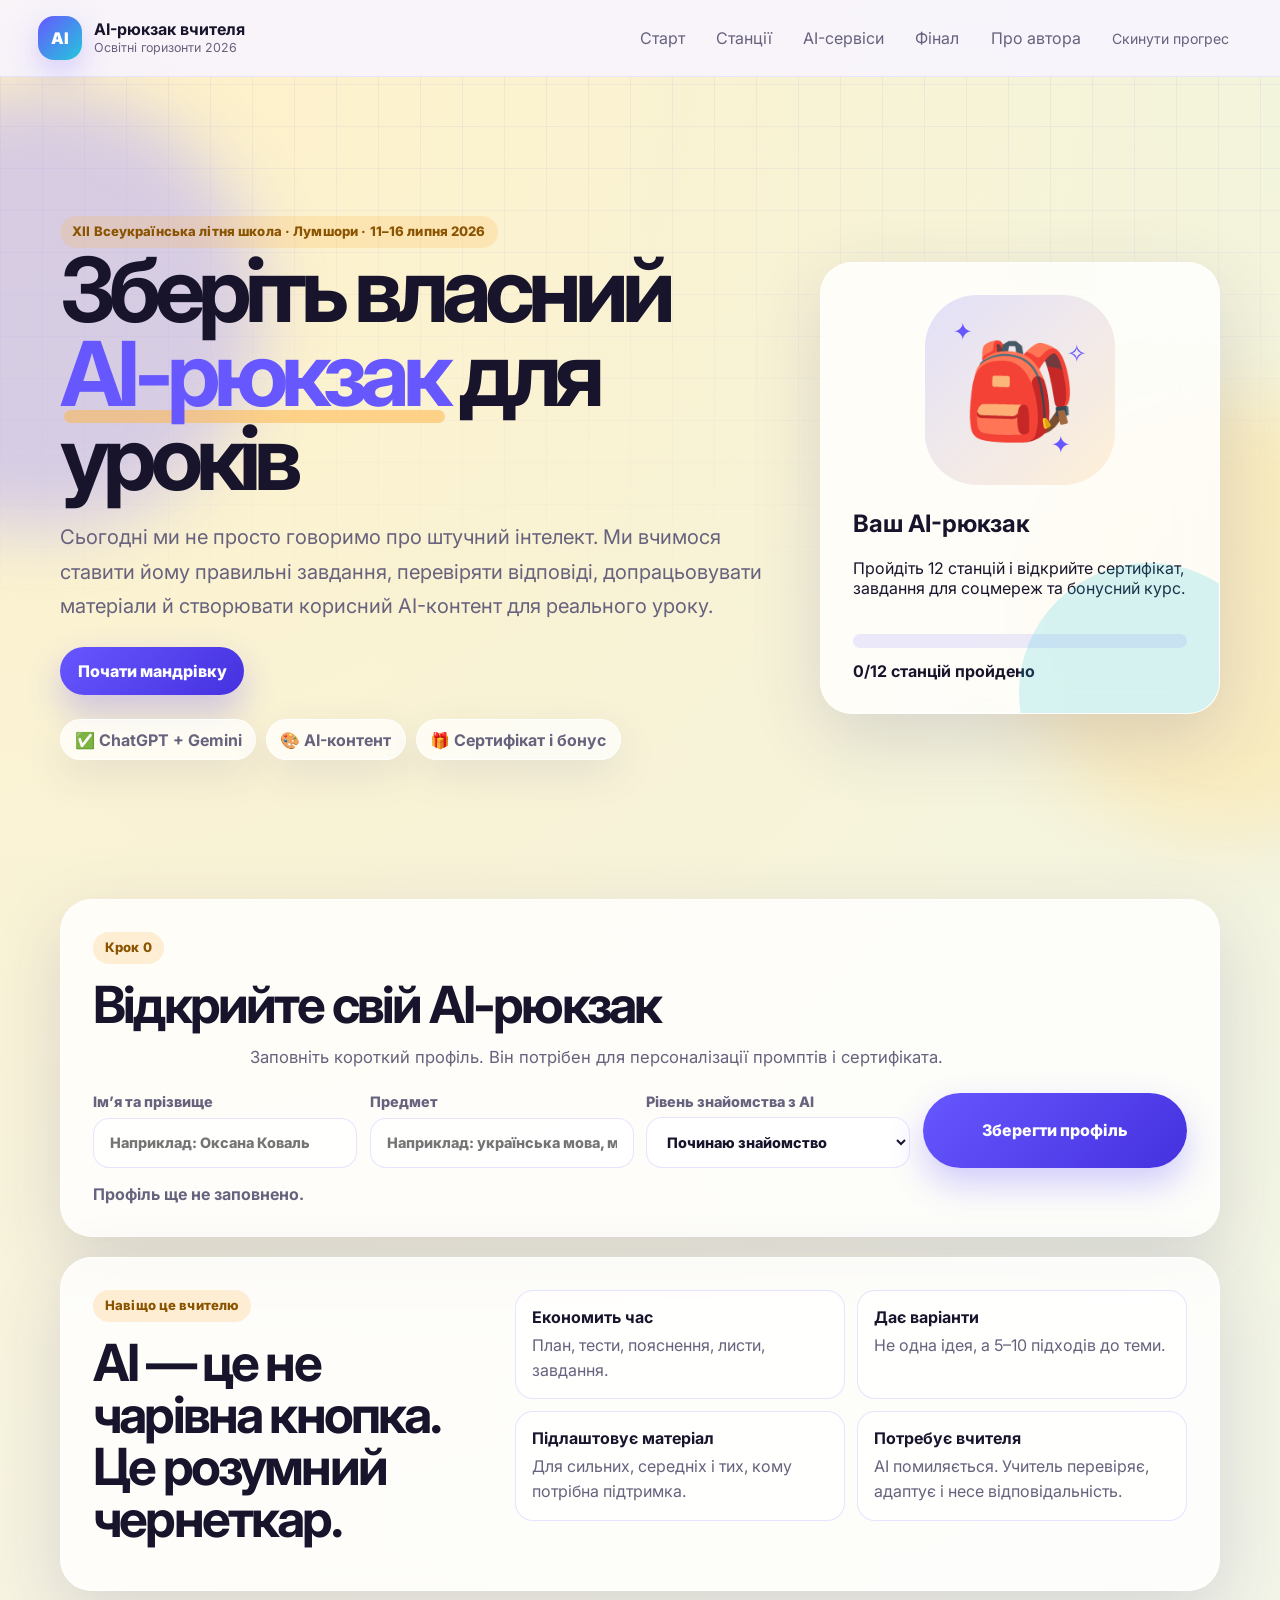
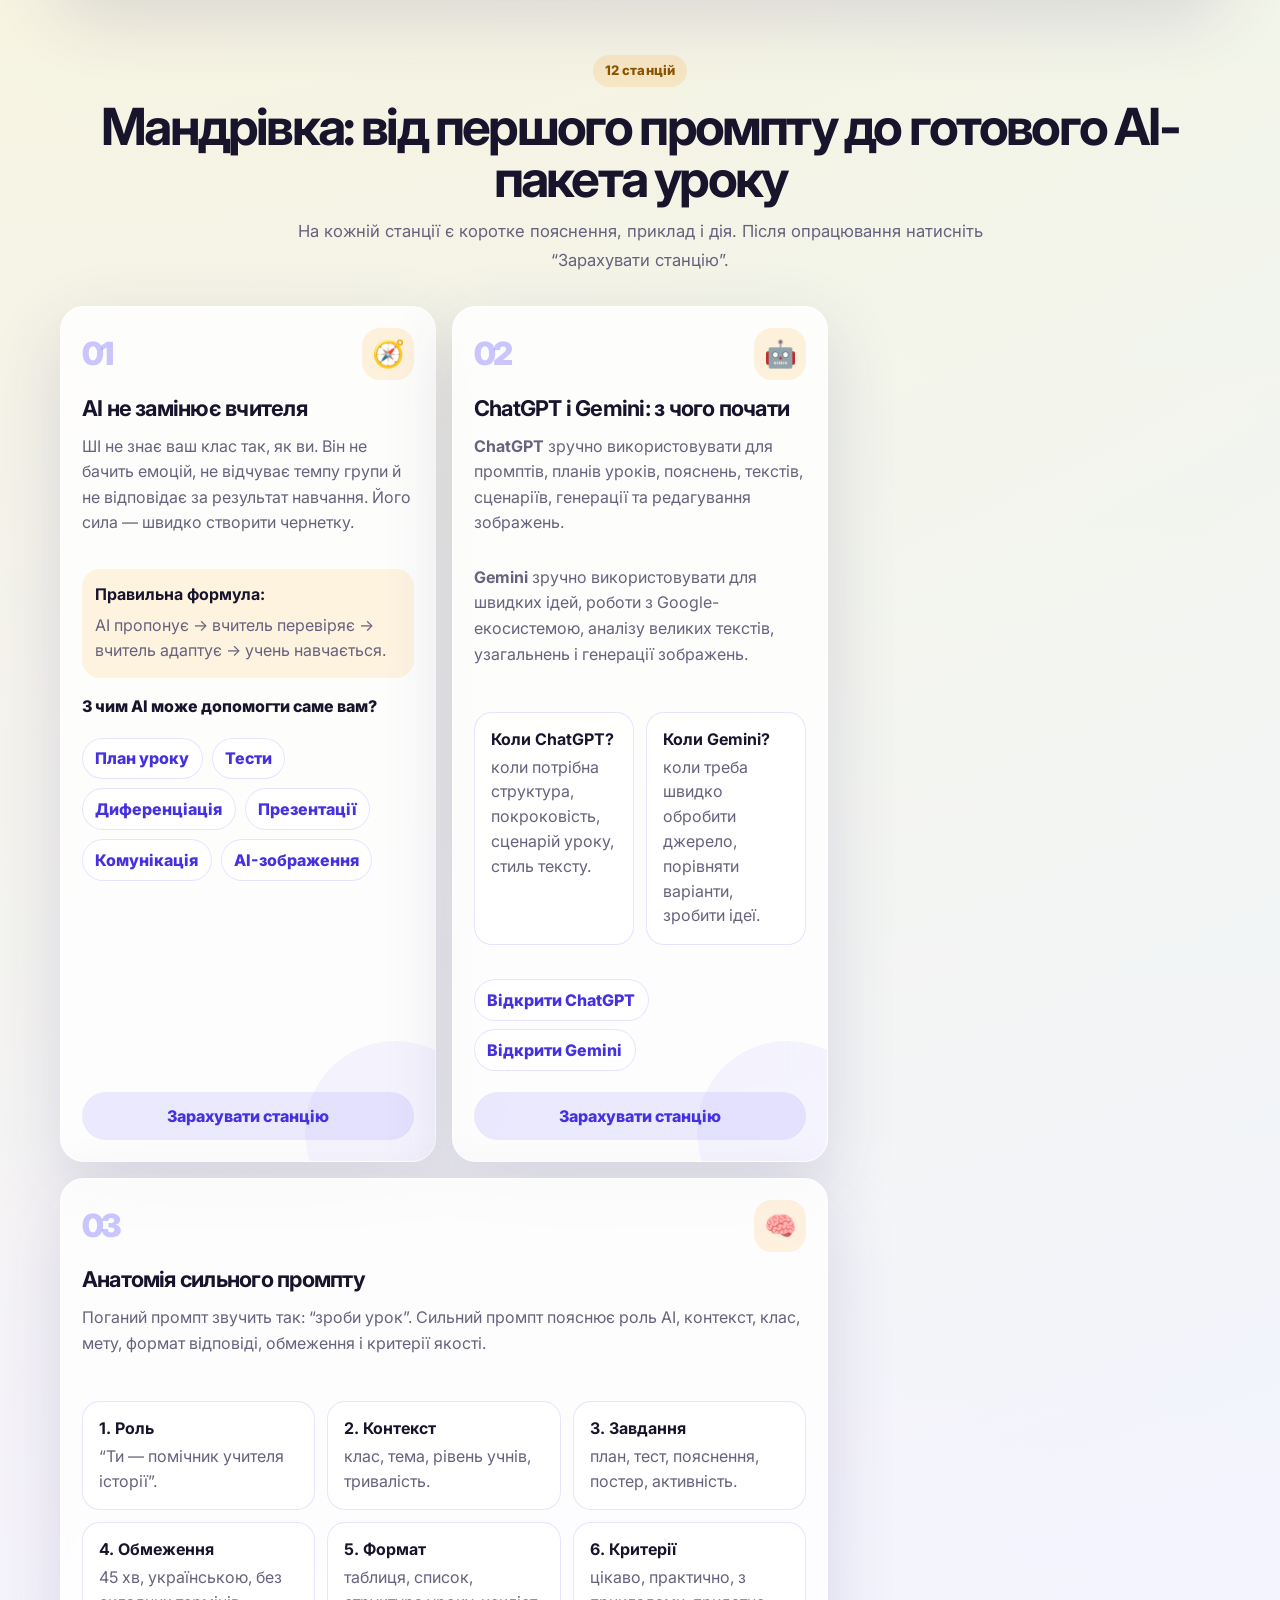
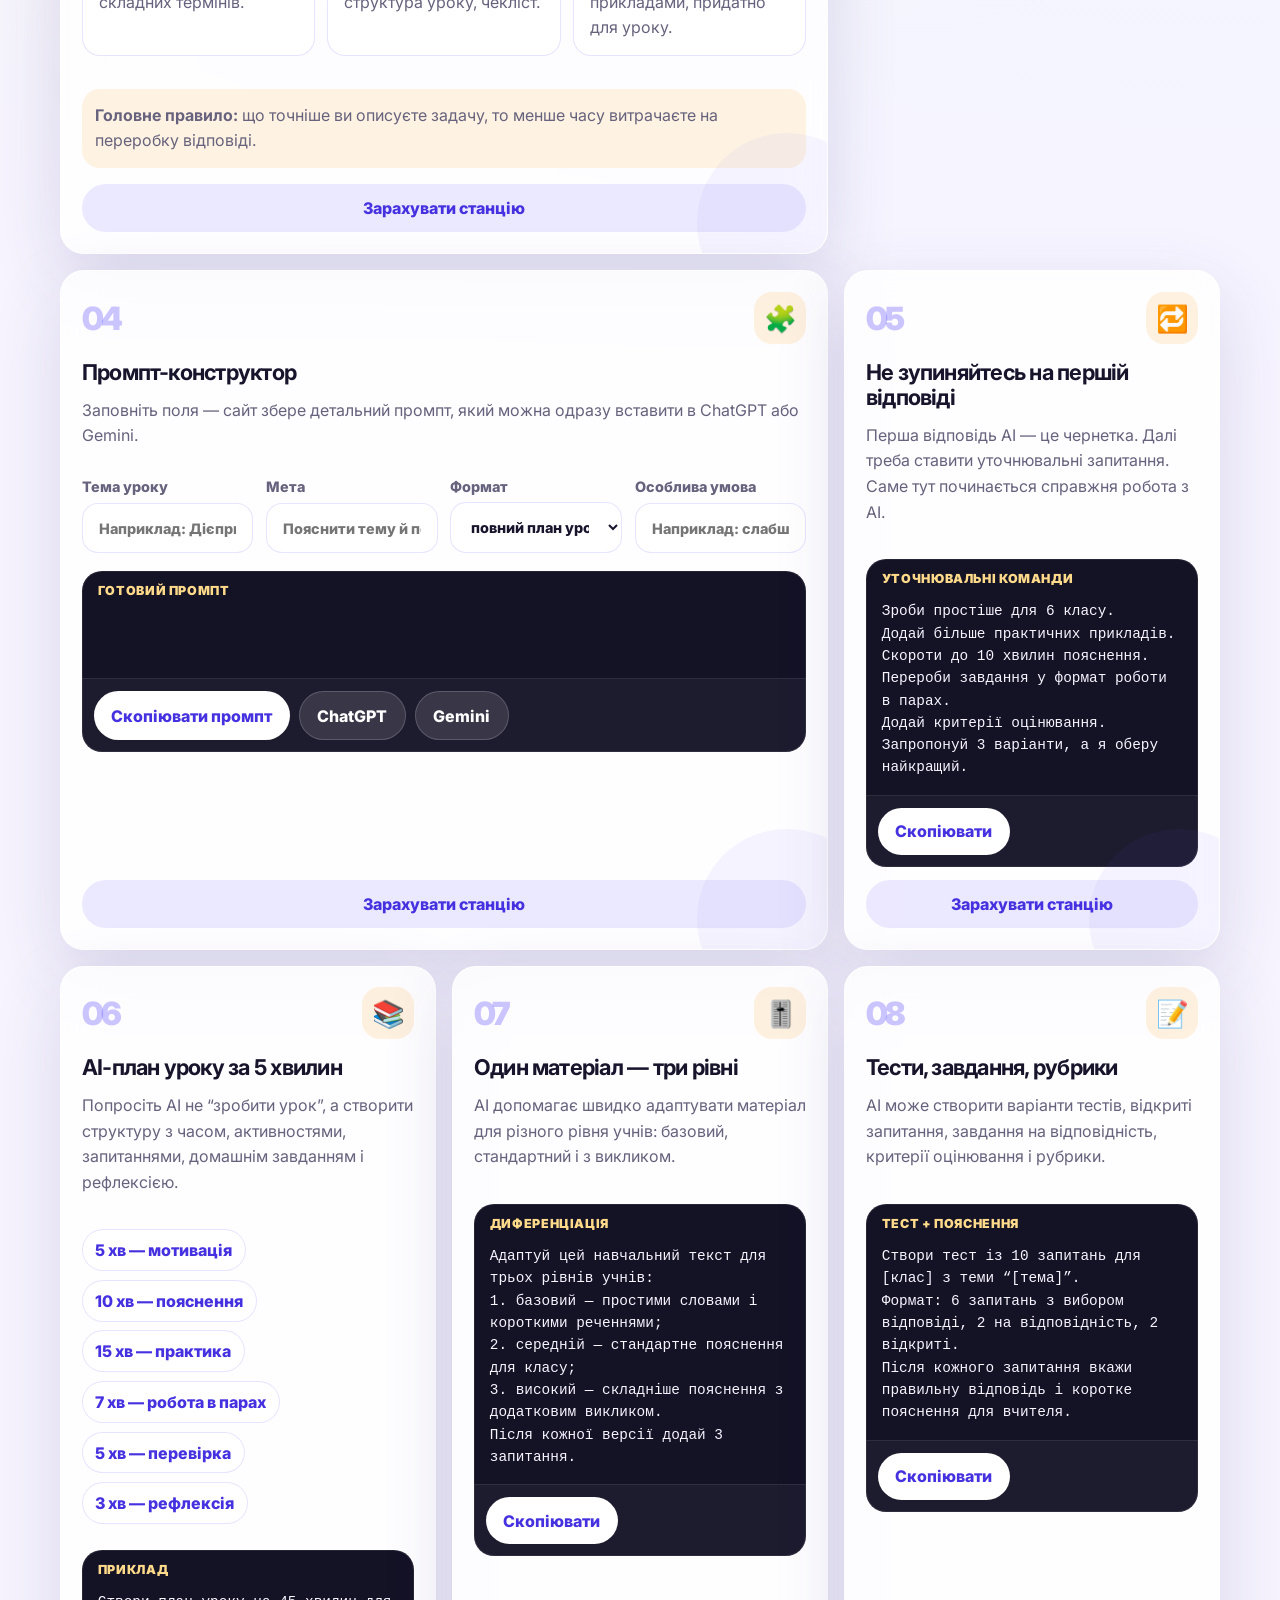
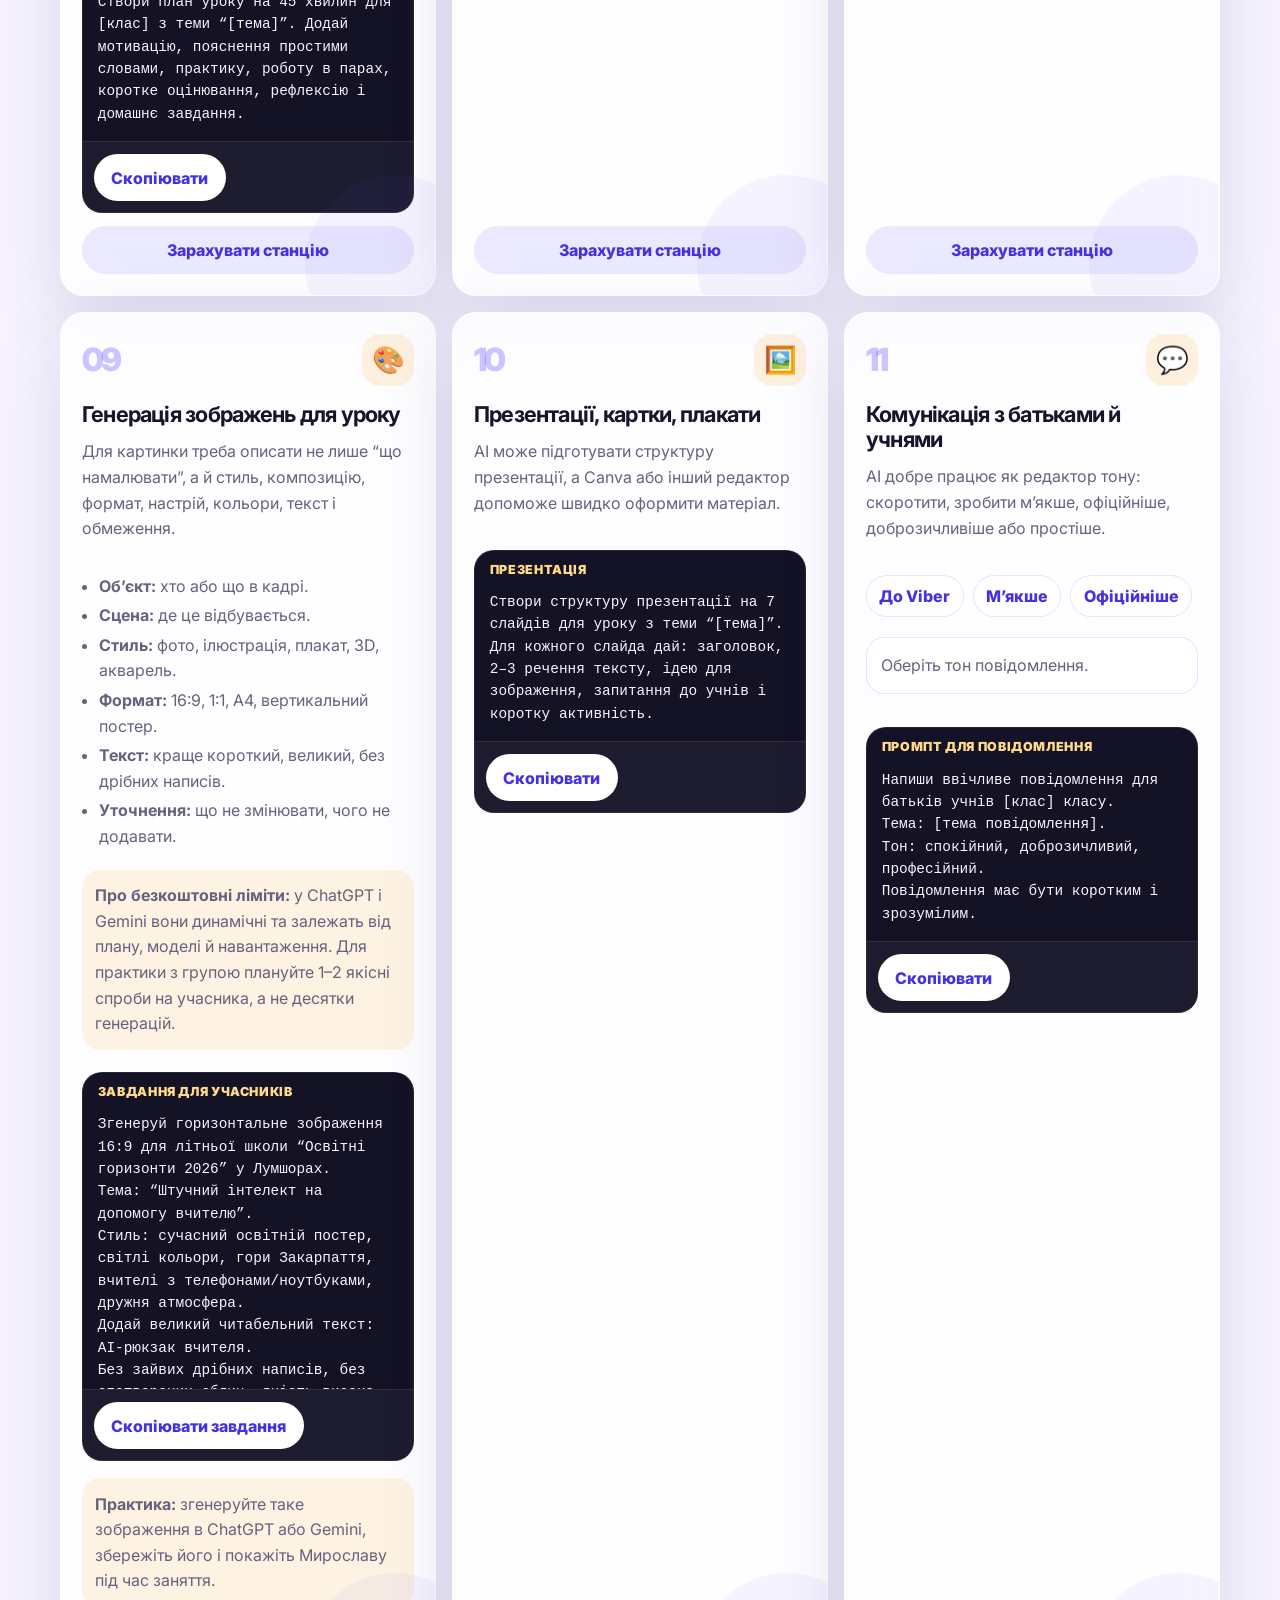
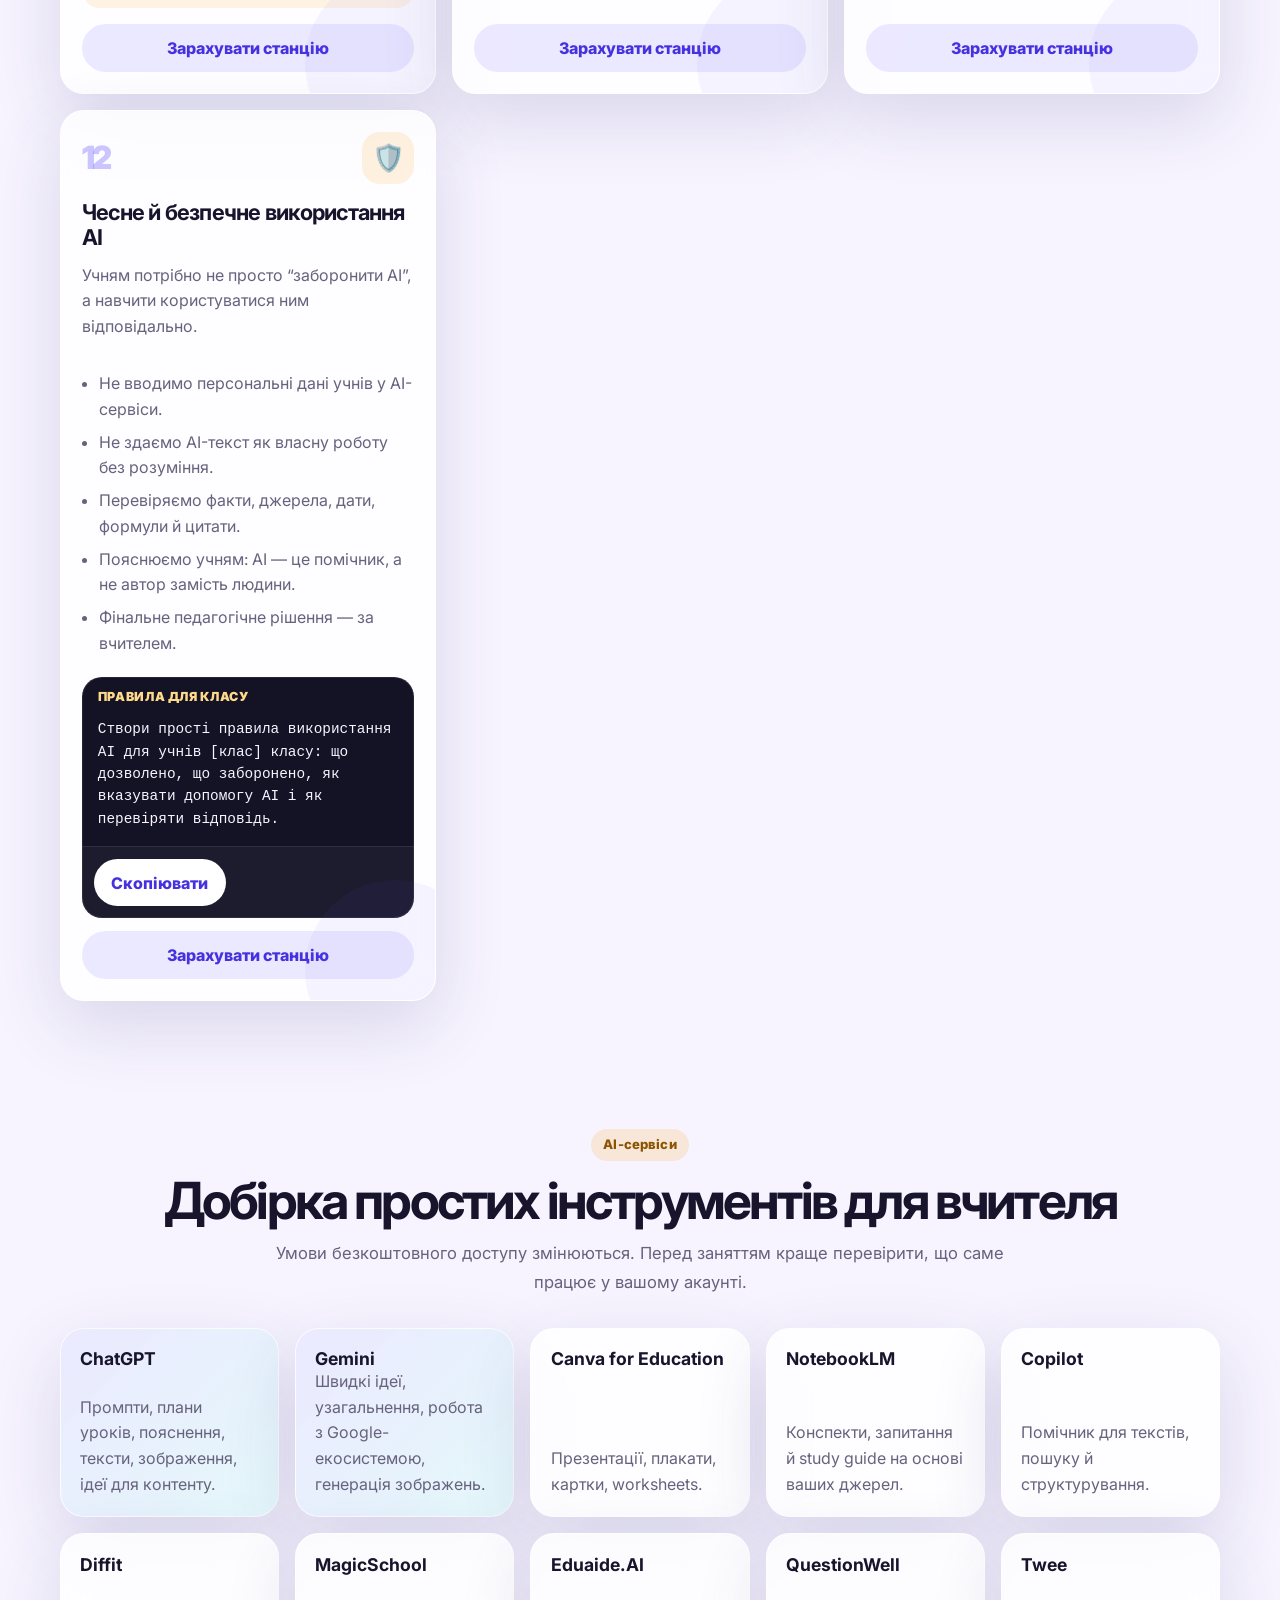
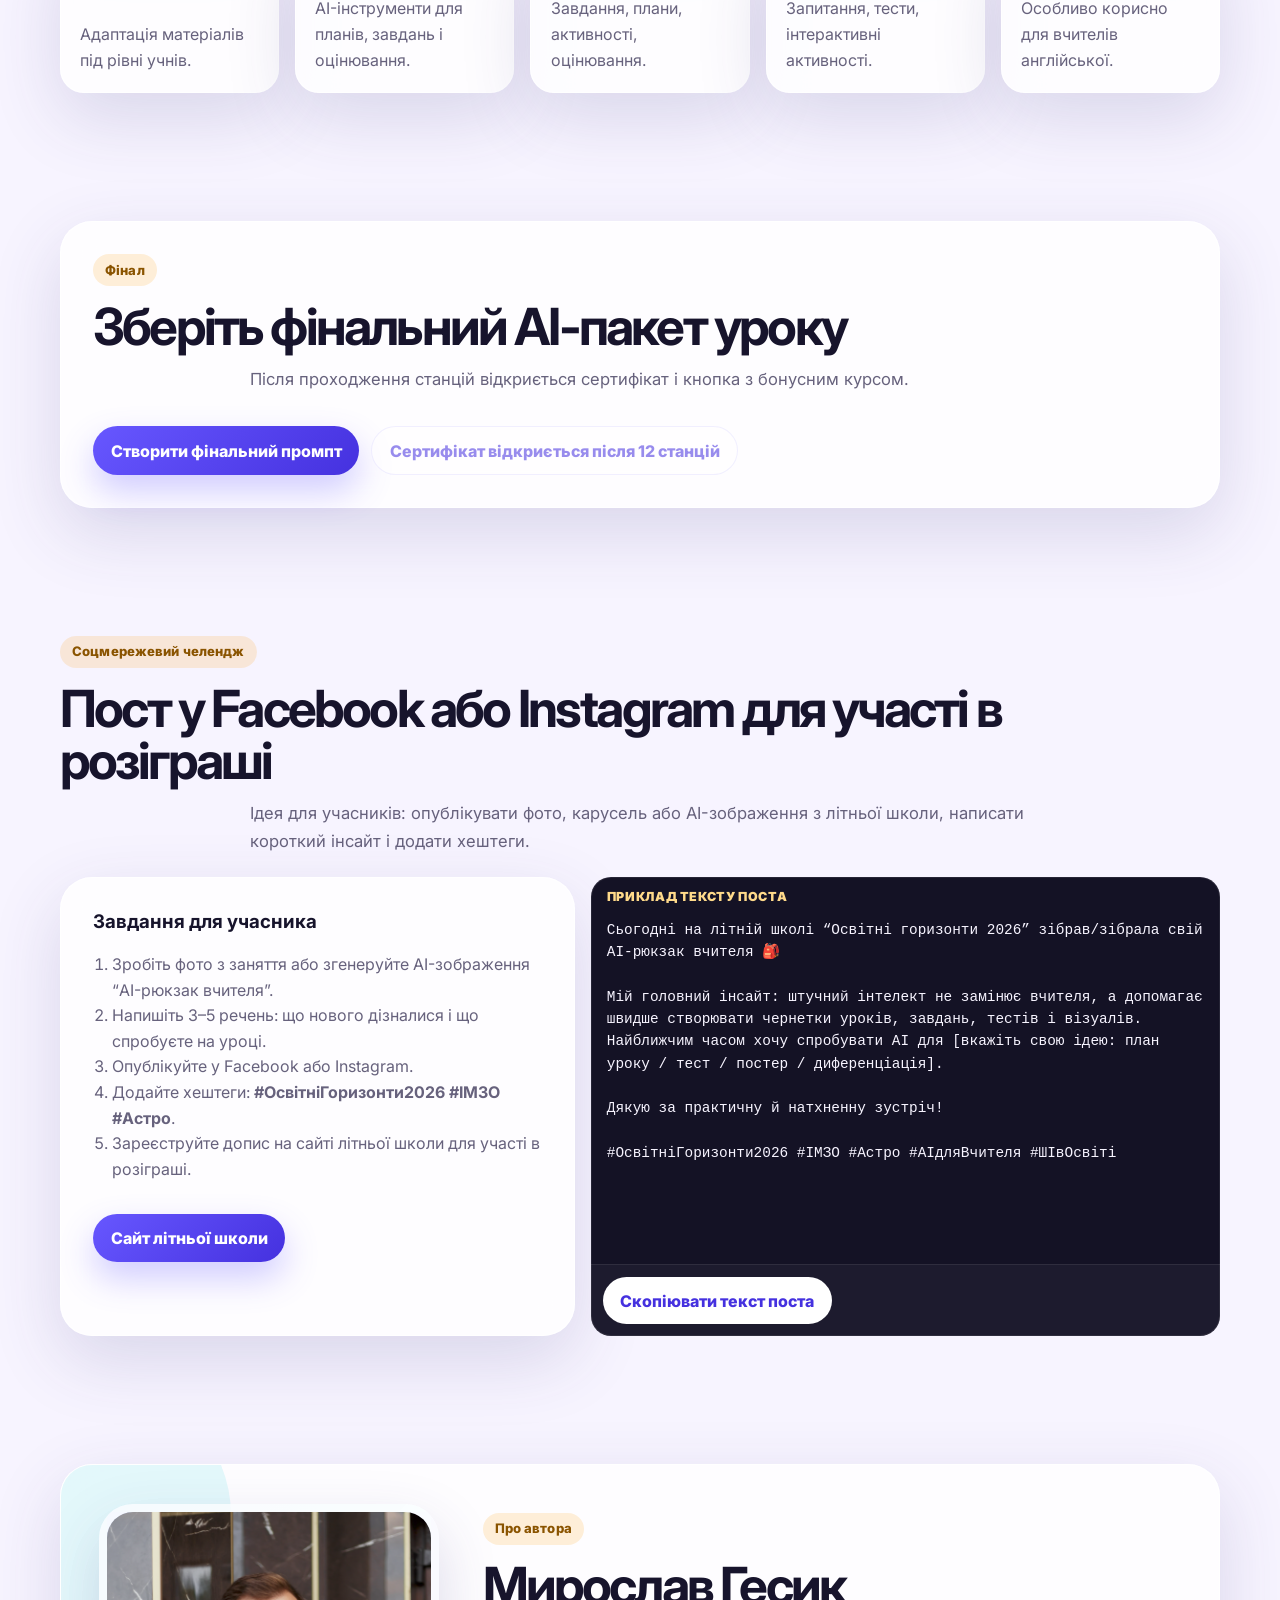
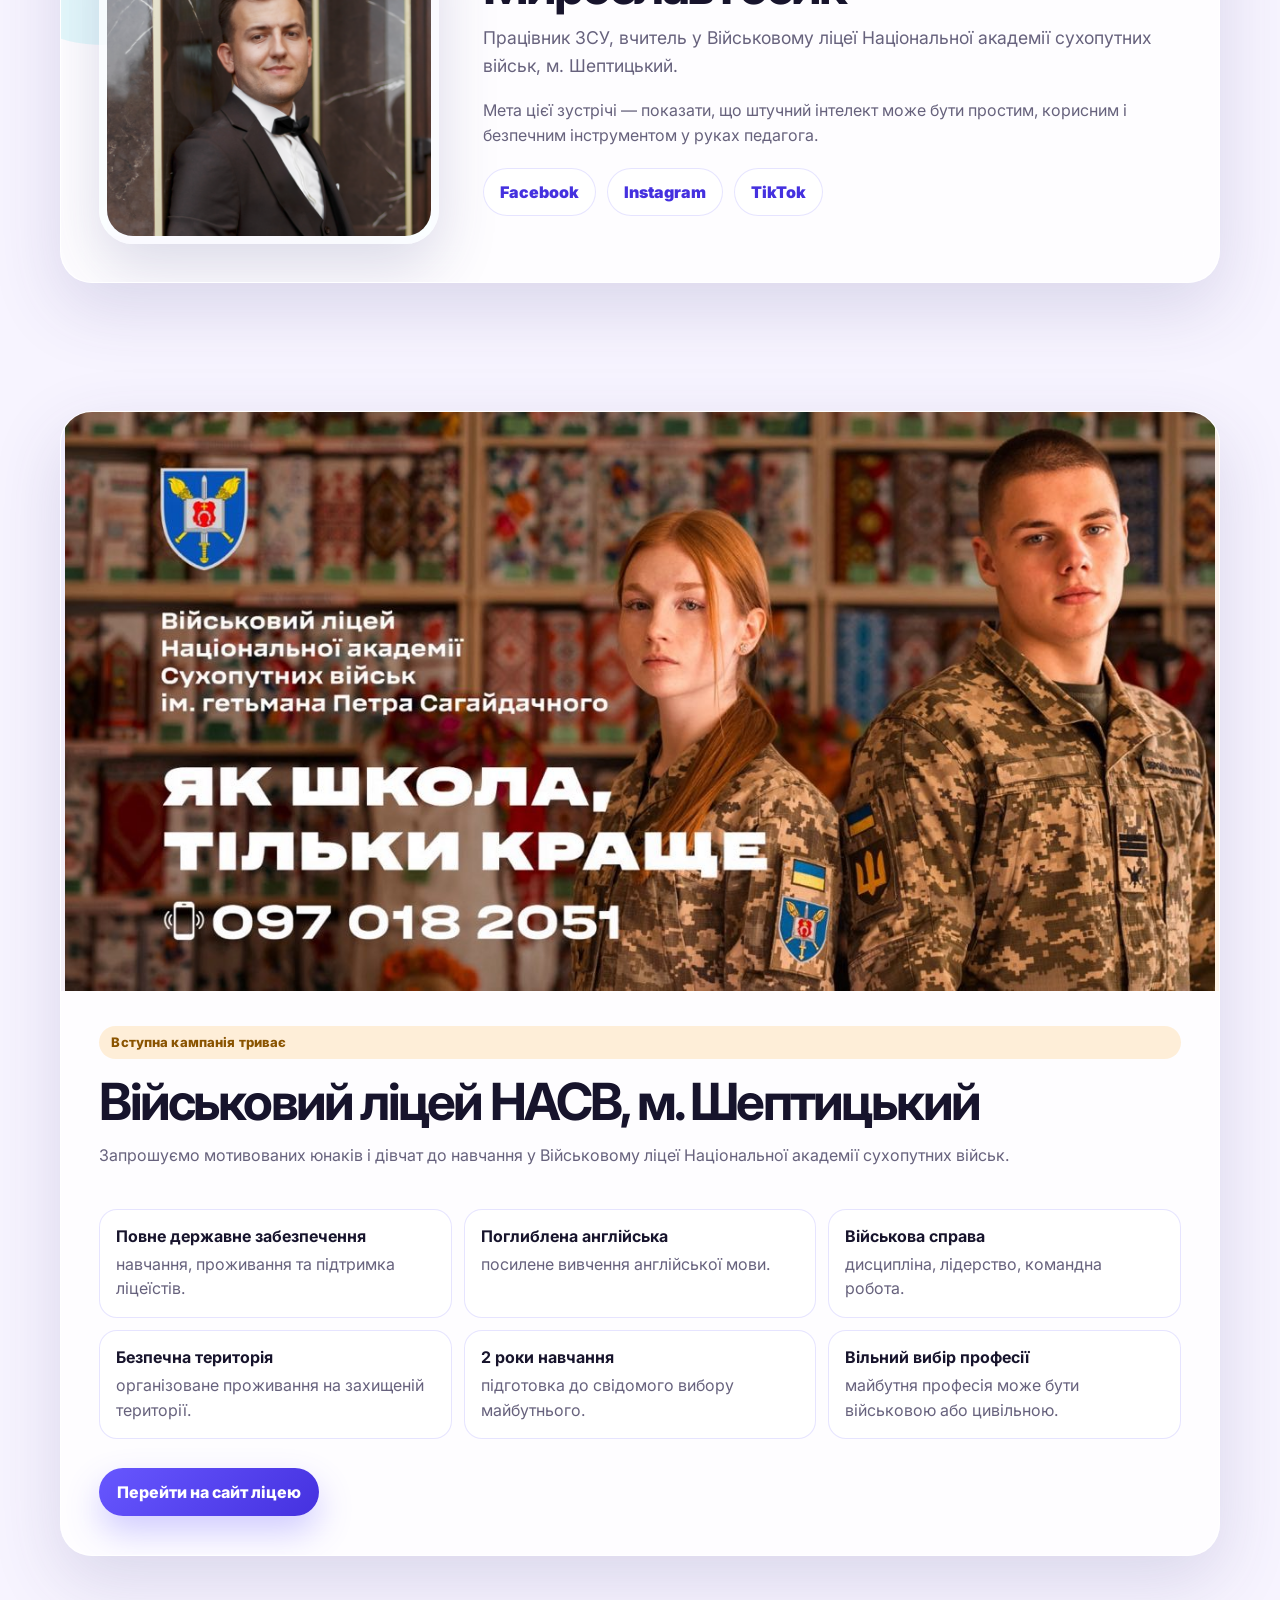
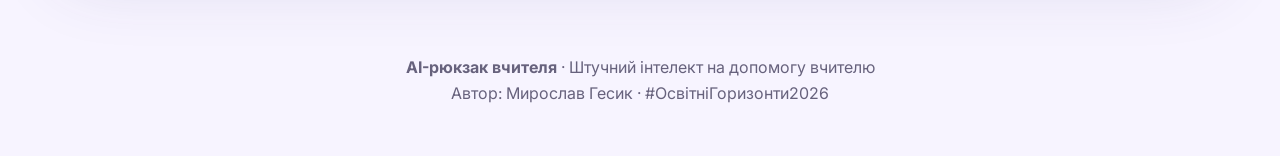
==== commit 5fc96e71: "оновив" ====
--- a/index.html
+++ b/index.html
@@ -102,10 +102,6 @@
           <input type="text" name="subject" placeholder="Наприклад: українська мова, математика, історія" required />
         </label>
         <label>
-          Клас / вікова група
-          <input type="text" name="grade" placeholder="Наприклад: 7 клас" required />
-        </label>
-        <label>
           Рівень знайомства з AI
           <select name="aiLevel" required>
             <option value="Починаю знайомство">Починаю знайомство</option>
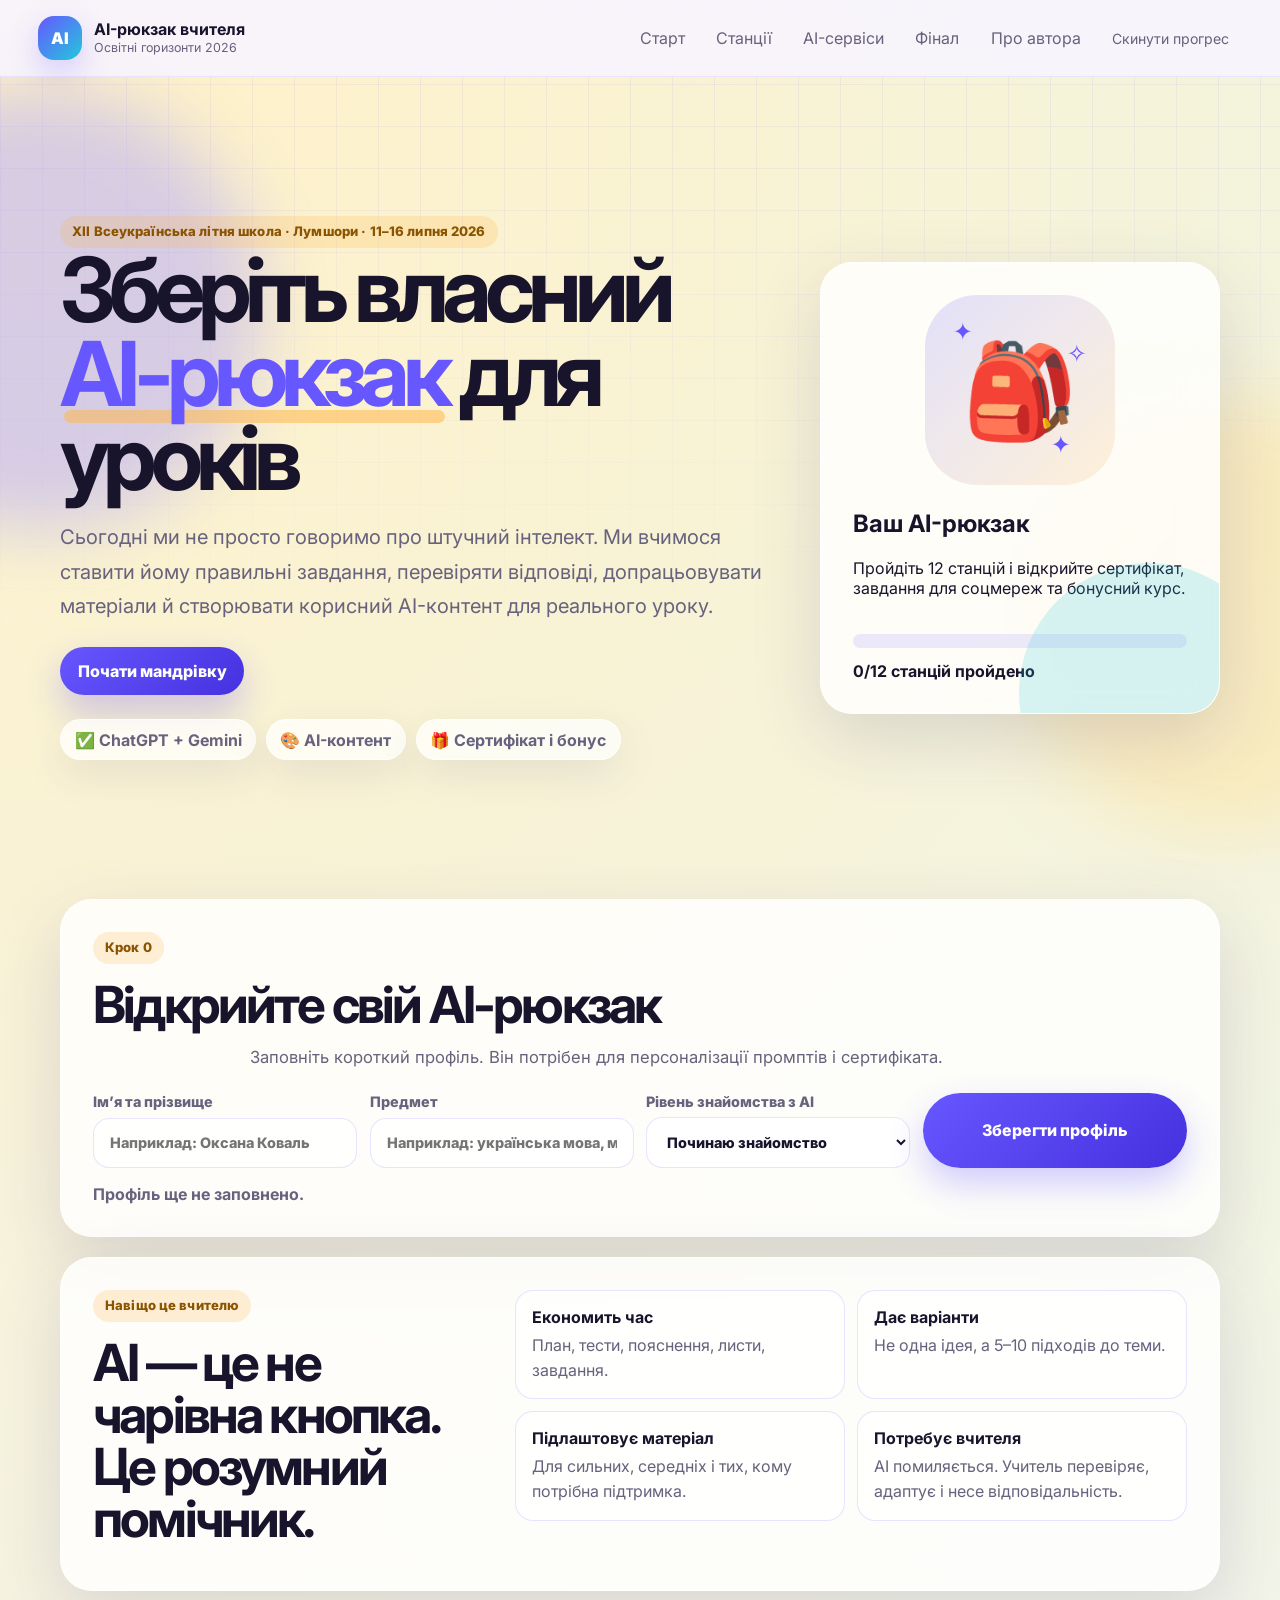
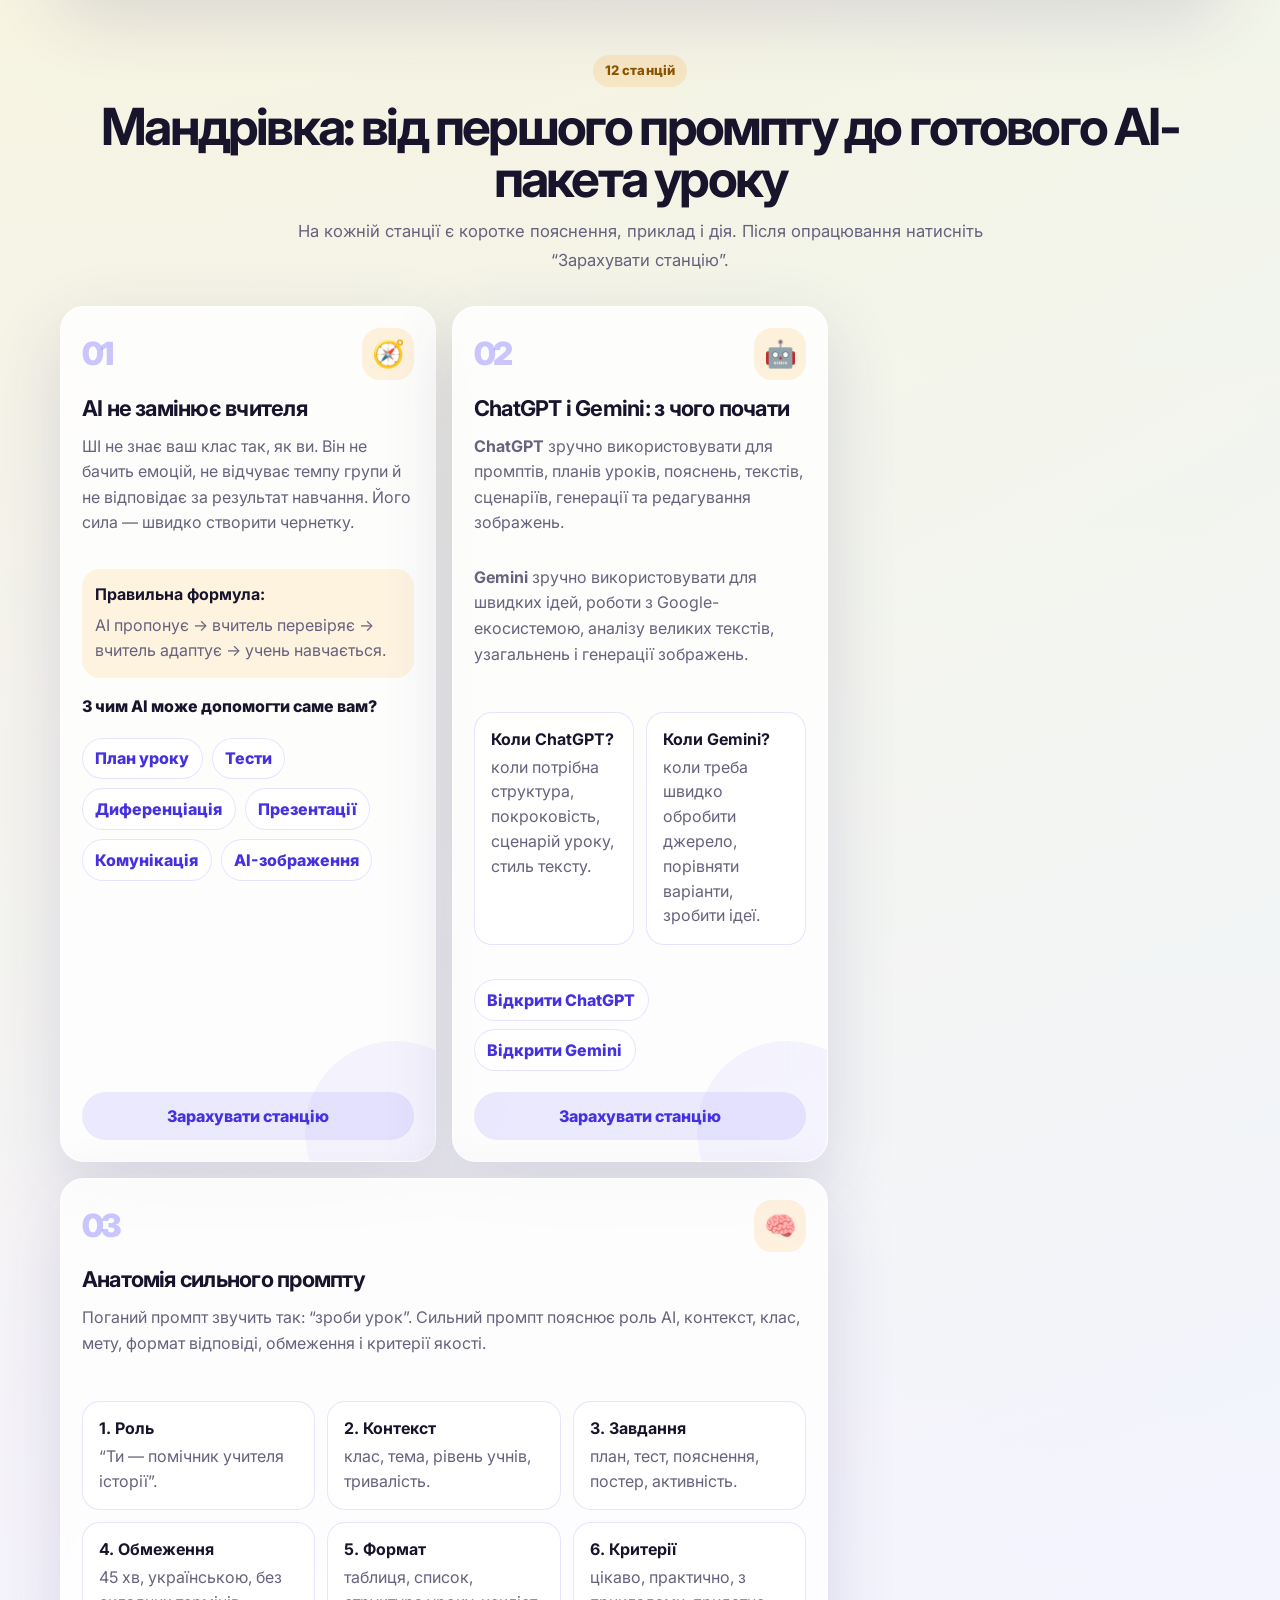
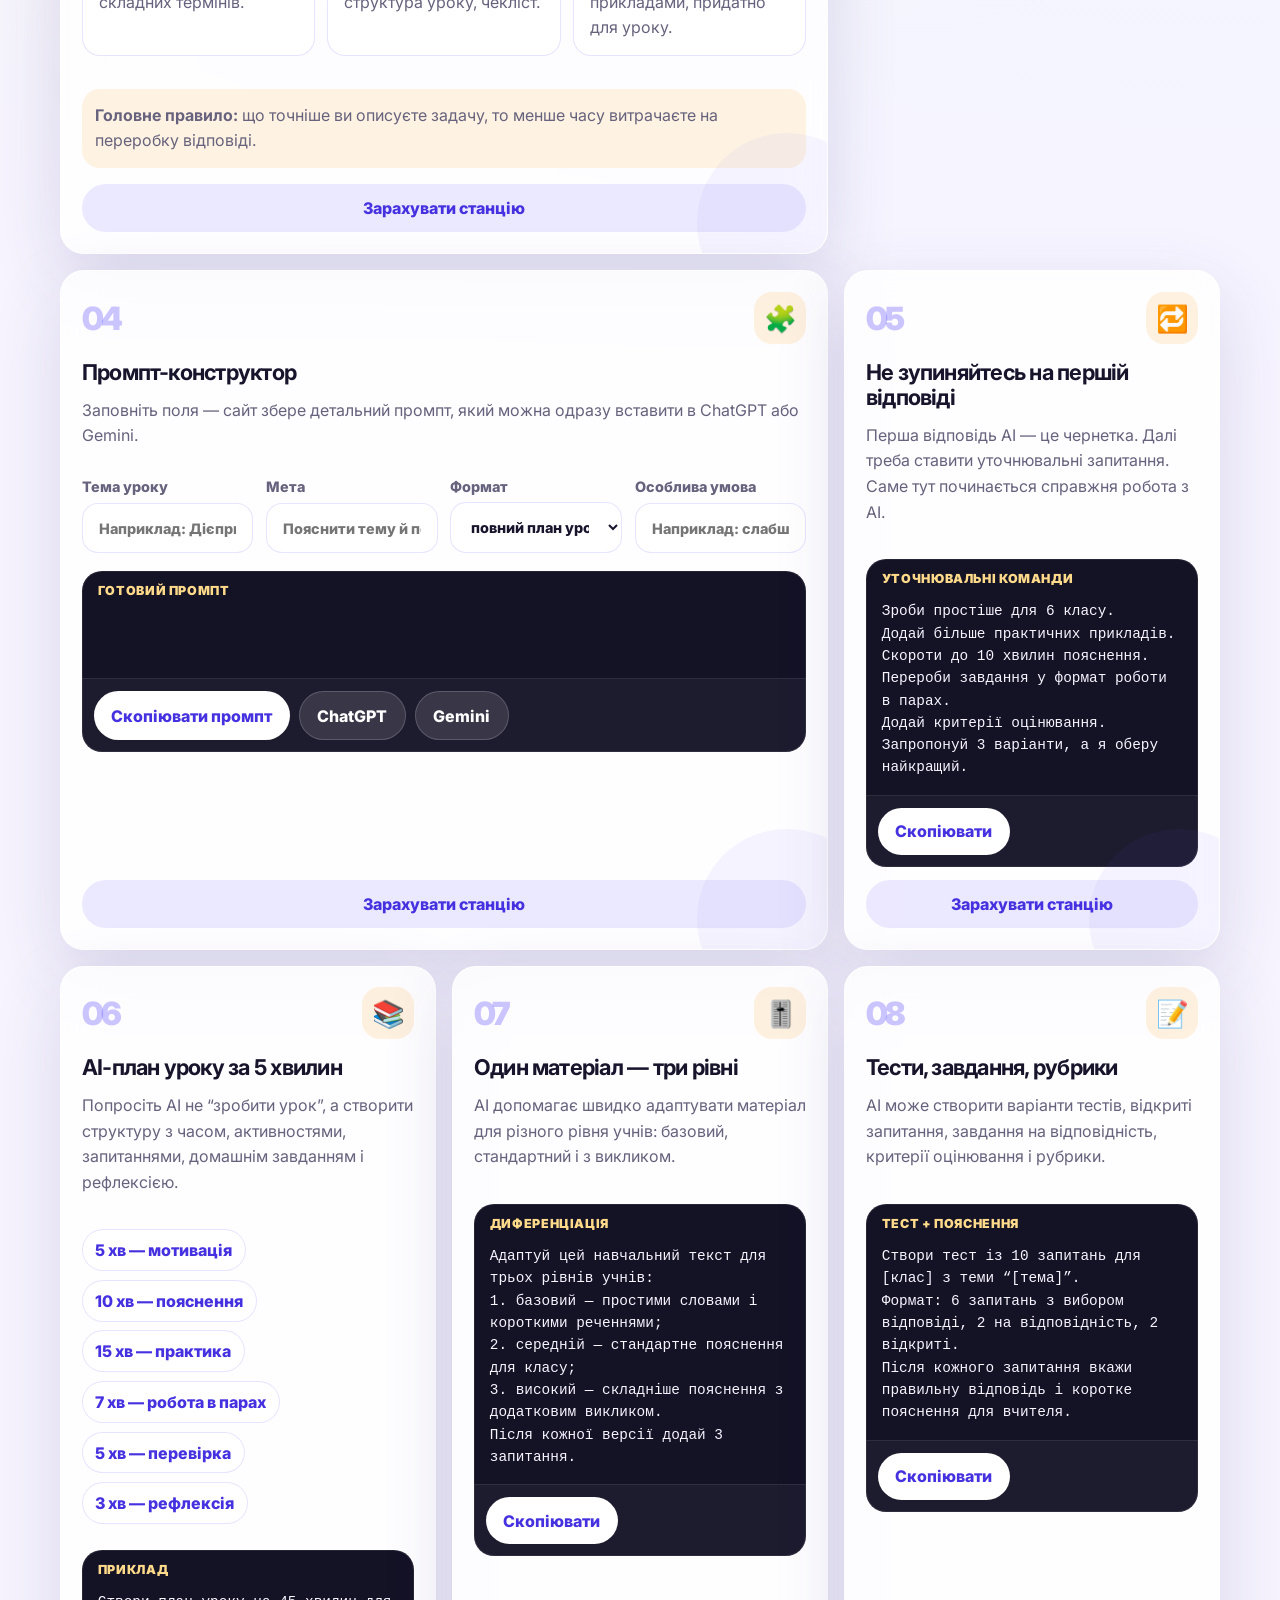
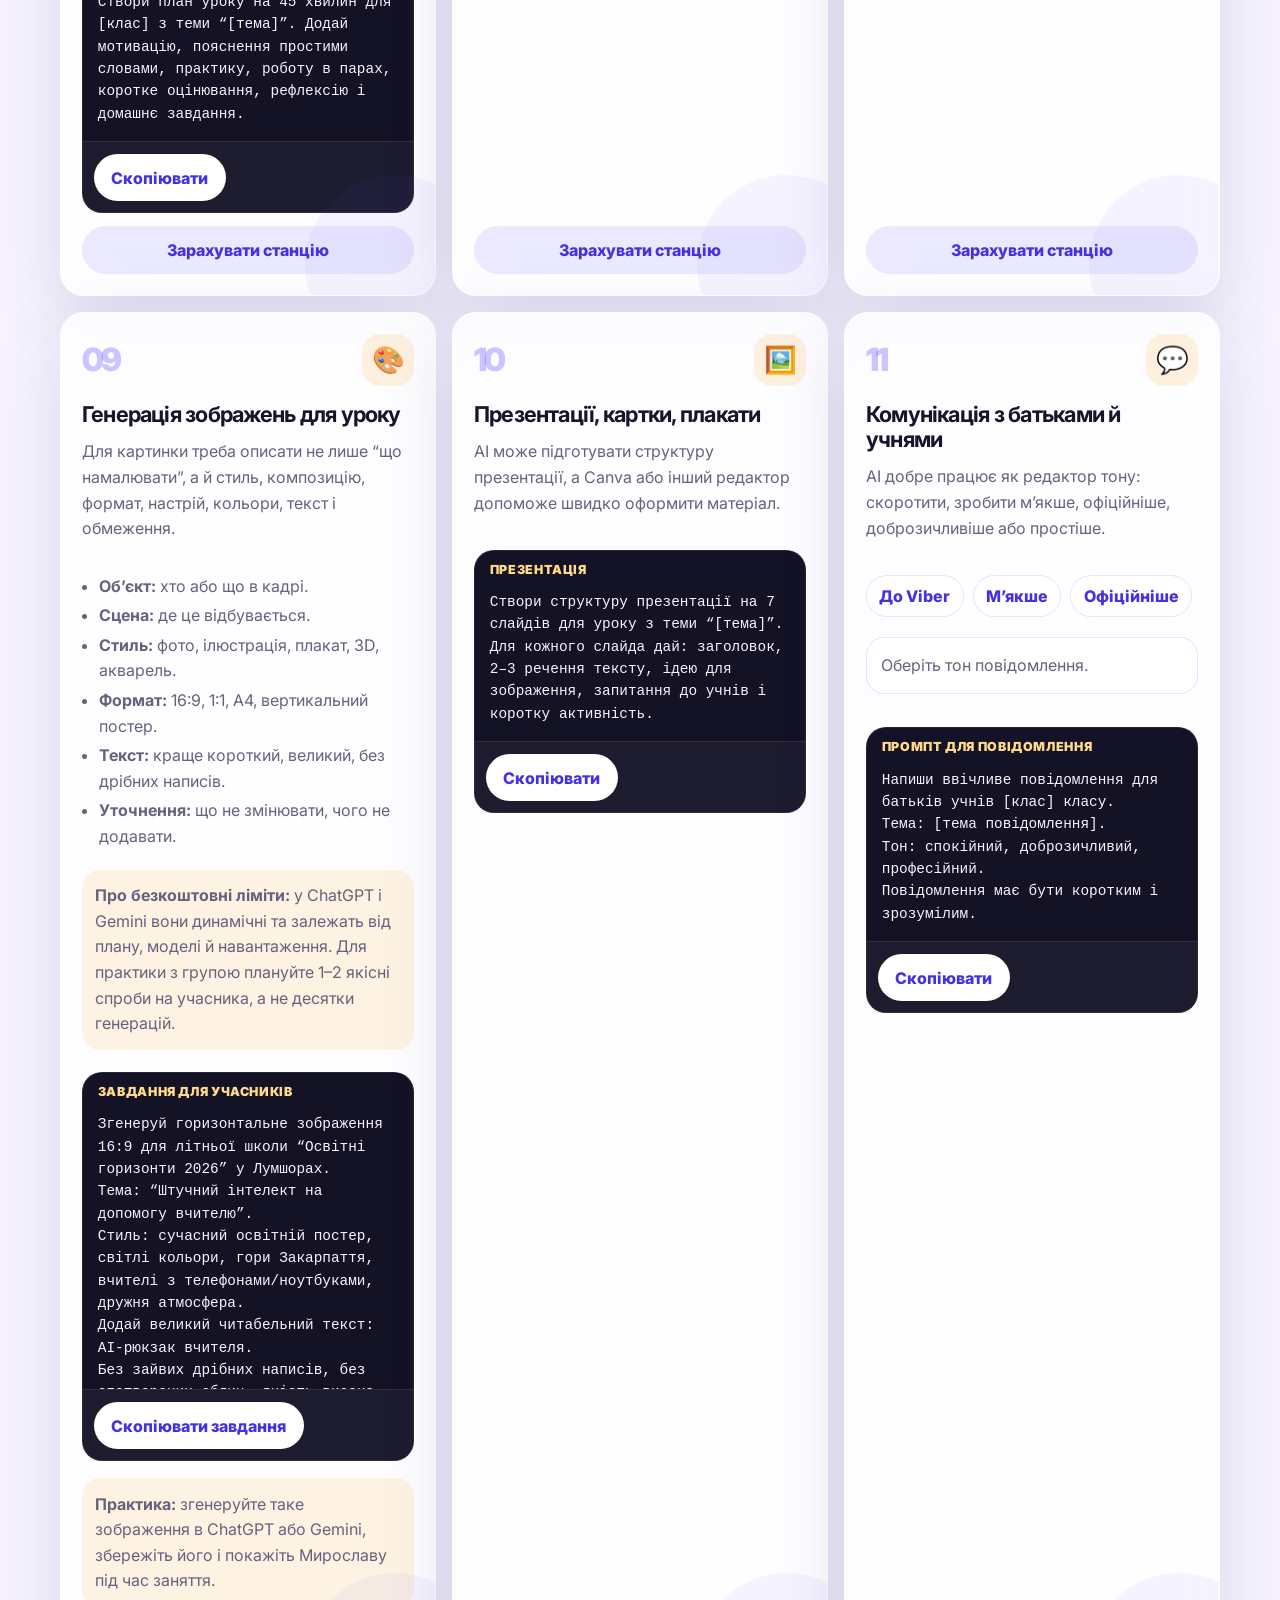
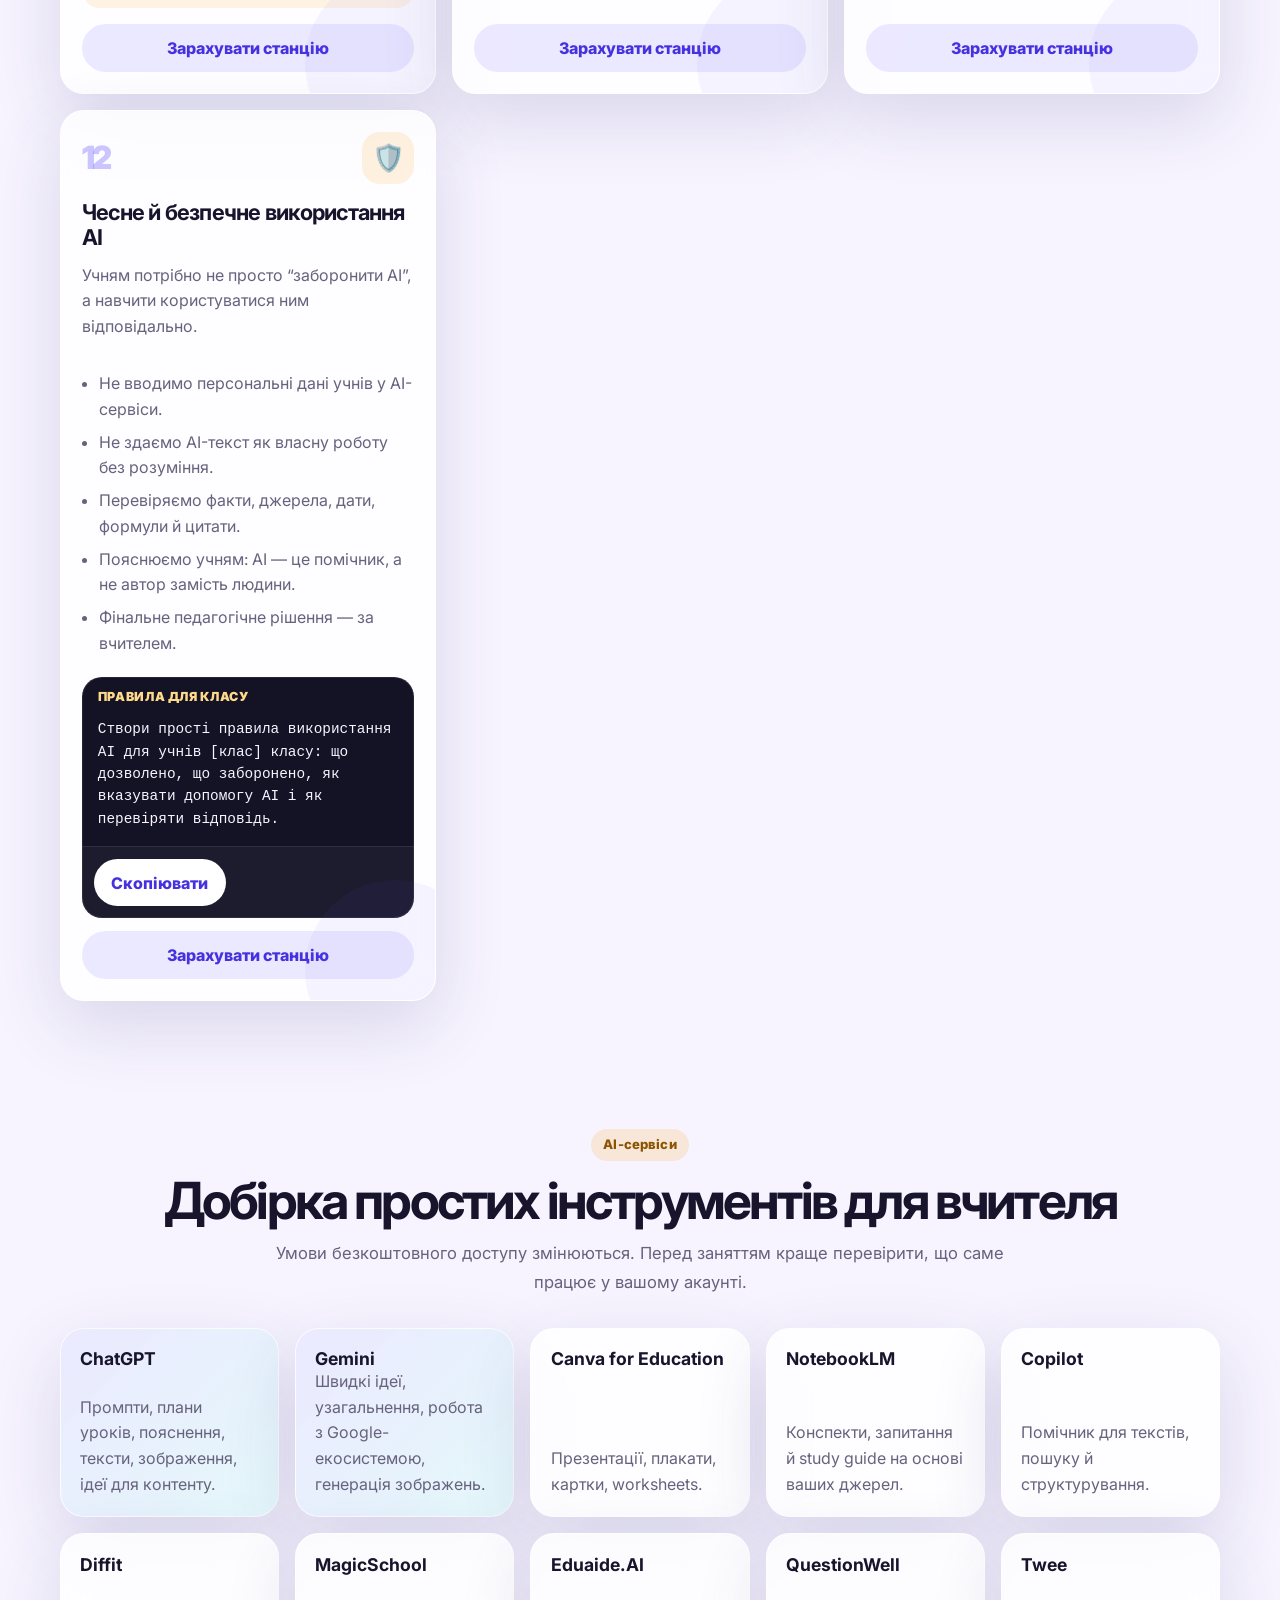
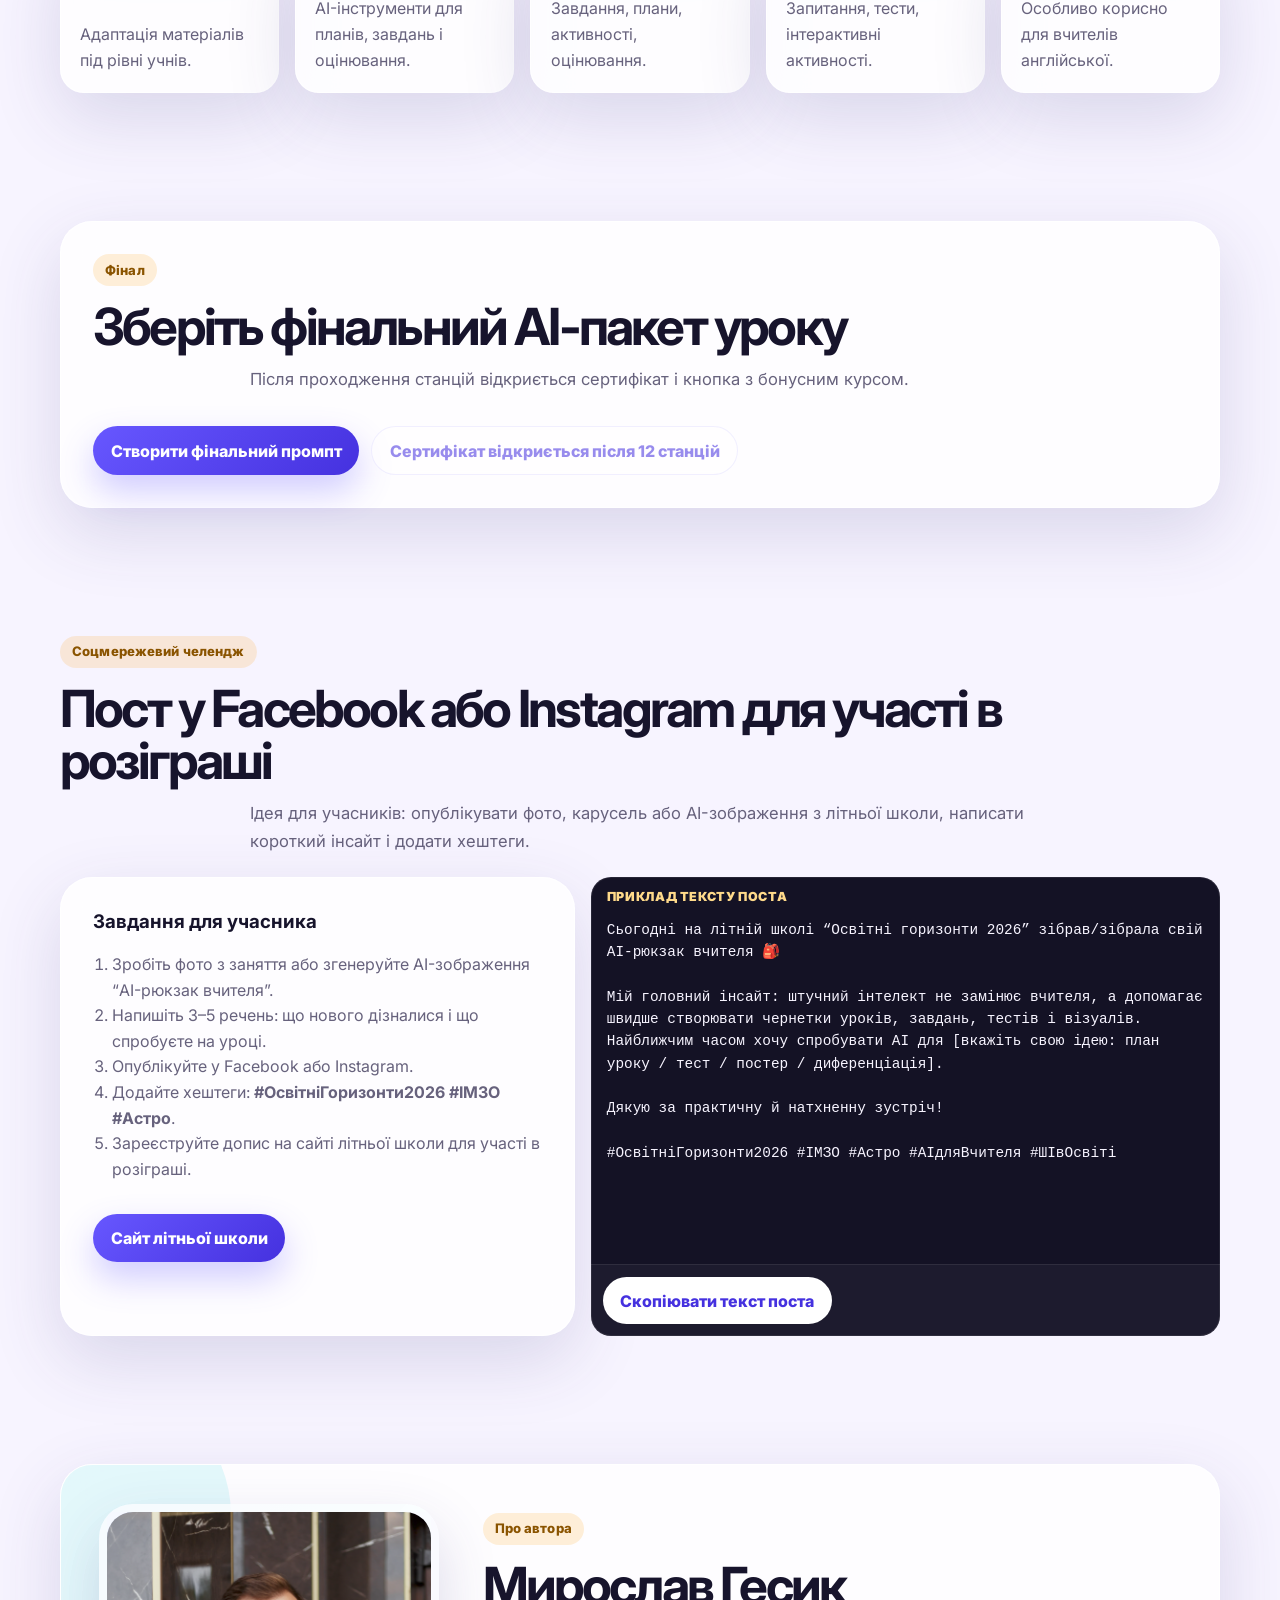
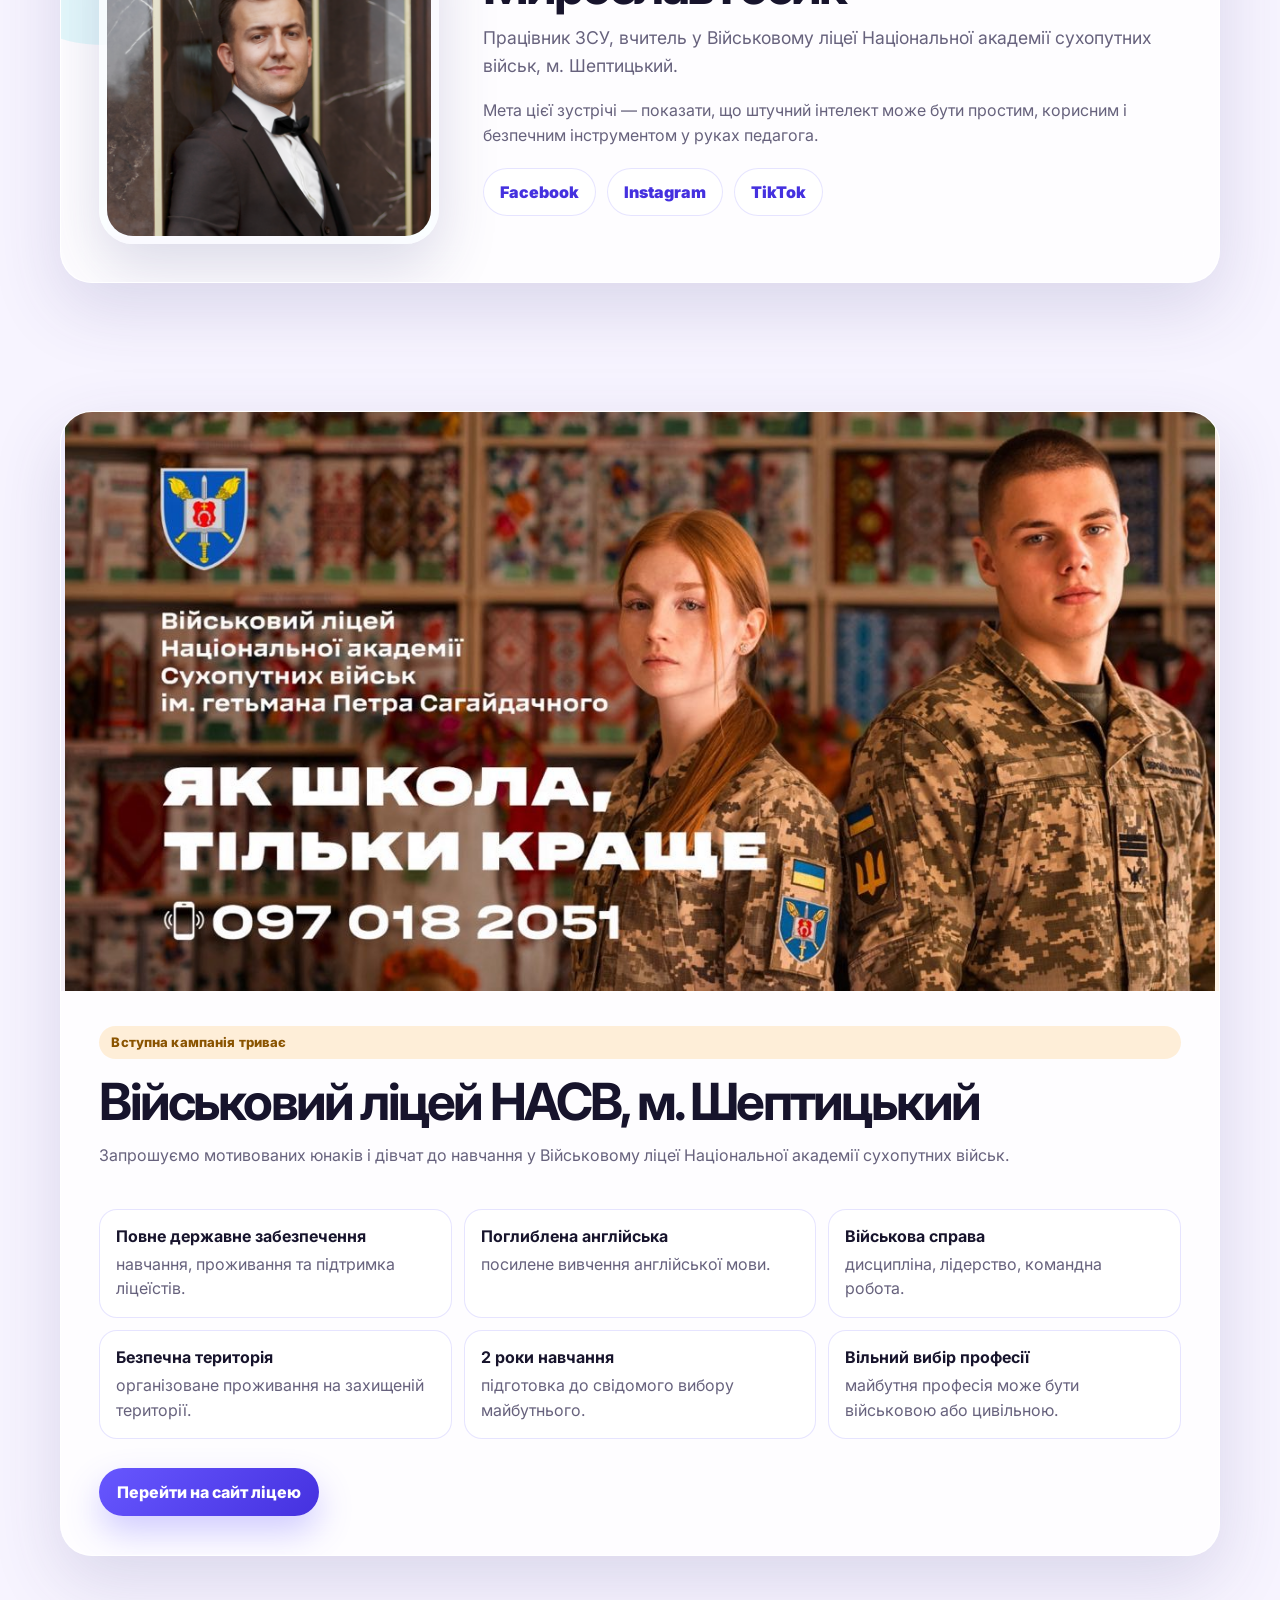
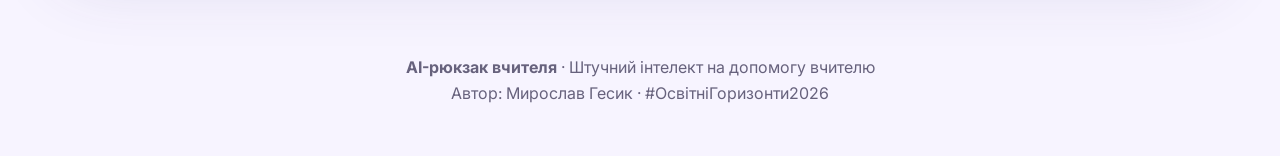
==== commit cd520a3d: "виправив слово" ====
--- a/index.html
+++ b/index.html
@@ -117,7 +117,7 @@
     <section class="section intro-strip" id="why-ai">
       <div>
         <span class="section-kicker">Навіщо це вчителю</span>
-        <h2>AI — це не чарівна кнопка. Це розумний чернеткар.</h2>
+        <h2>AI — це не чарівна кнопка. Це розумний помічник.</h2>
       </div>
       <div class="value-grid">
         <div><strong>Економить час</strong><span>План, тести, пояснення, листи, завдання.</span></div>
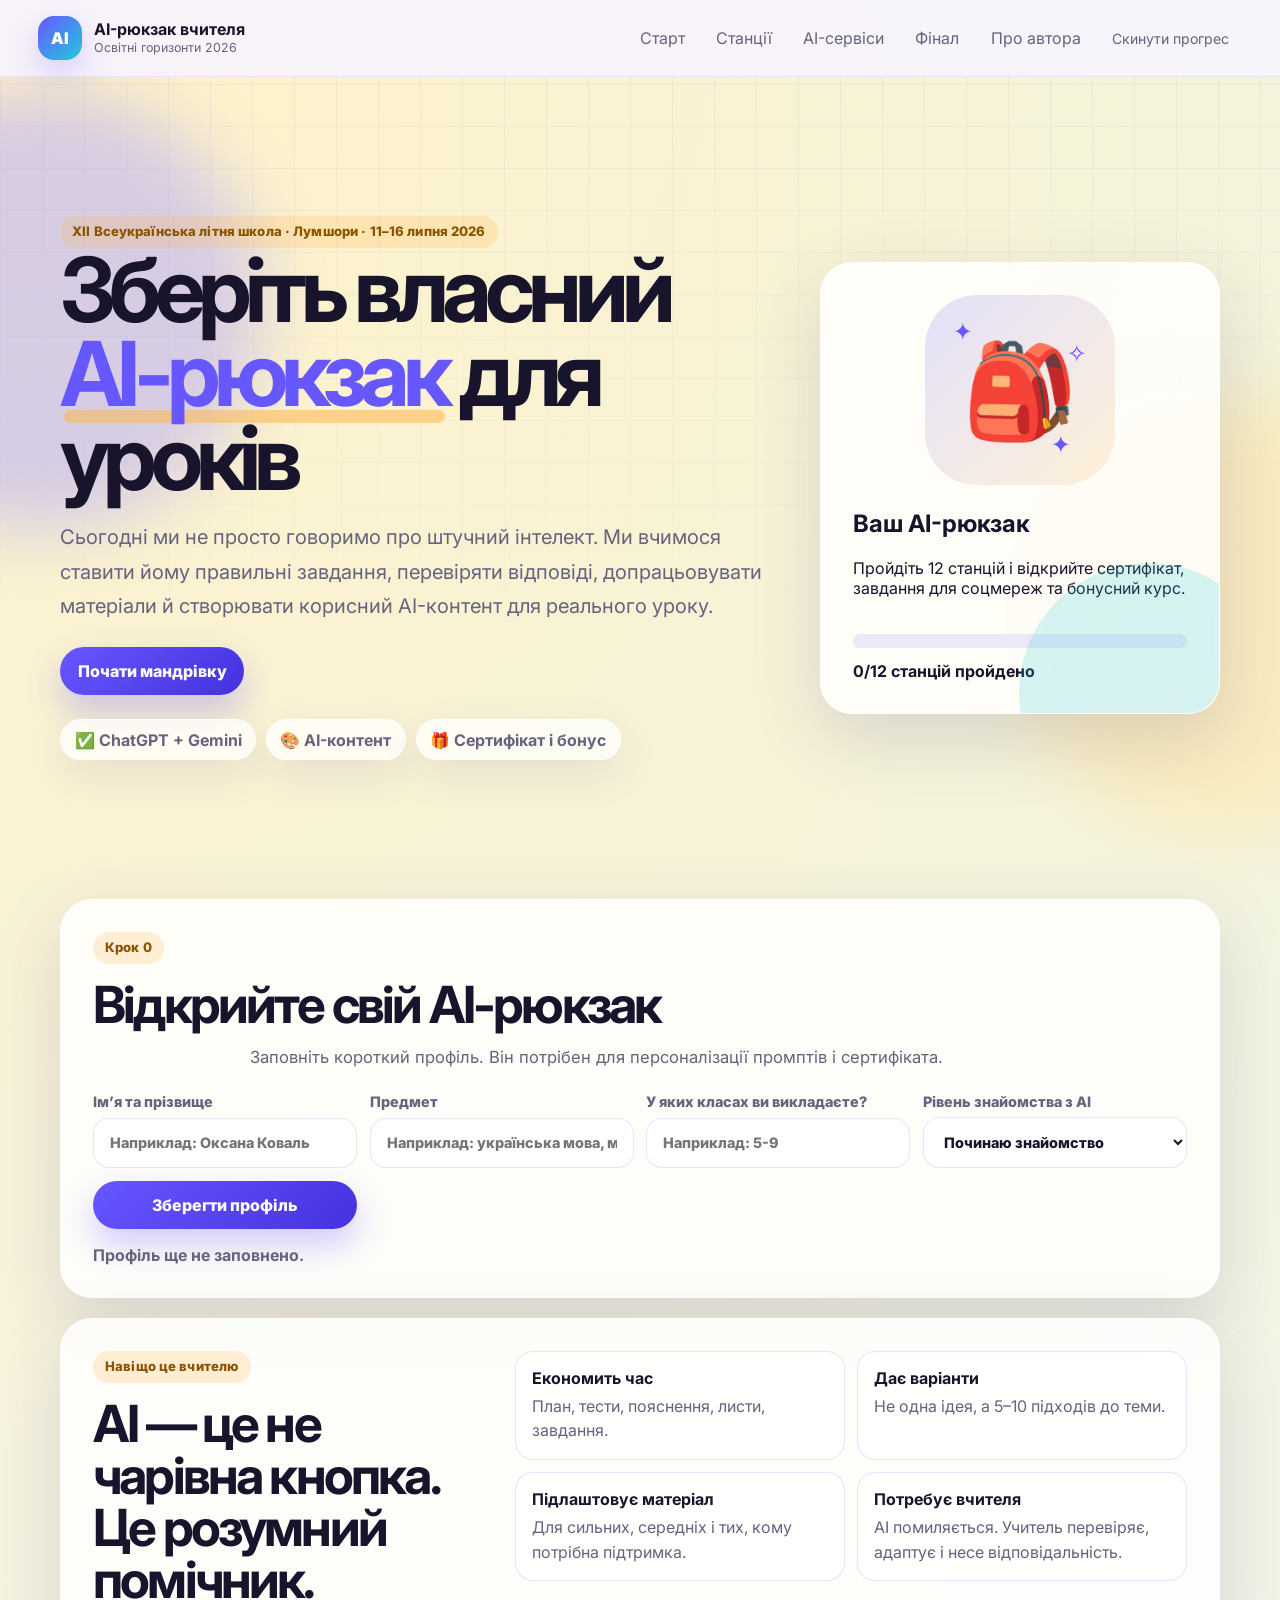
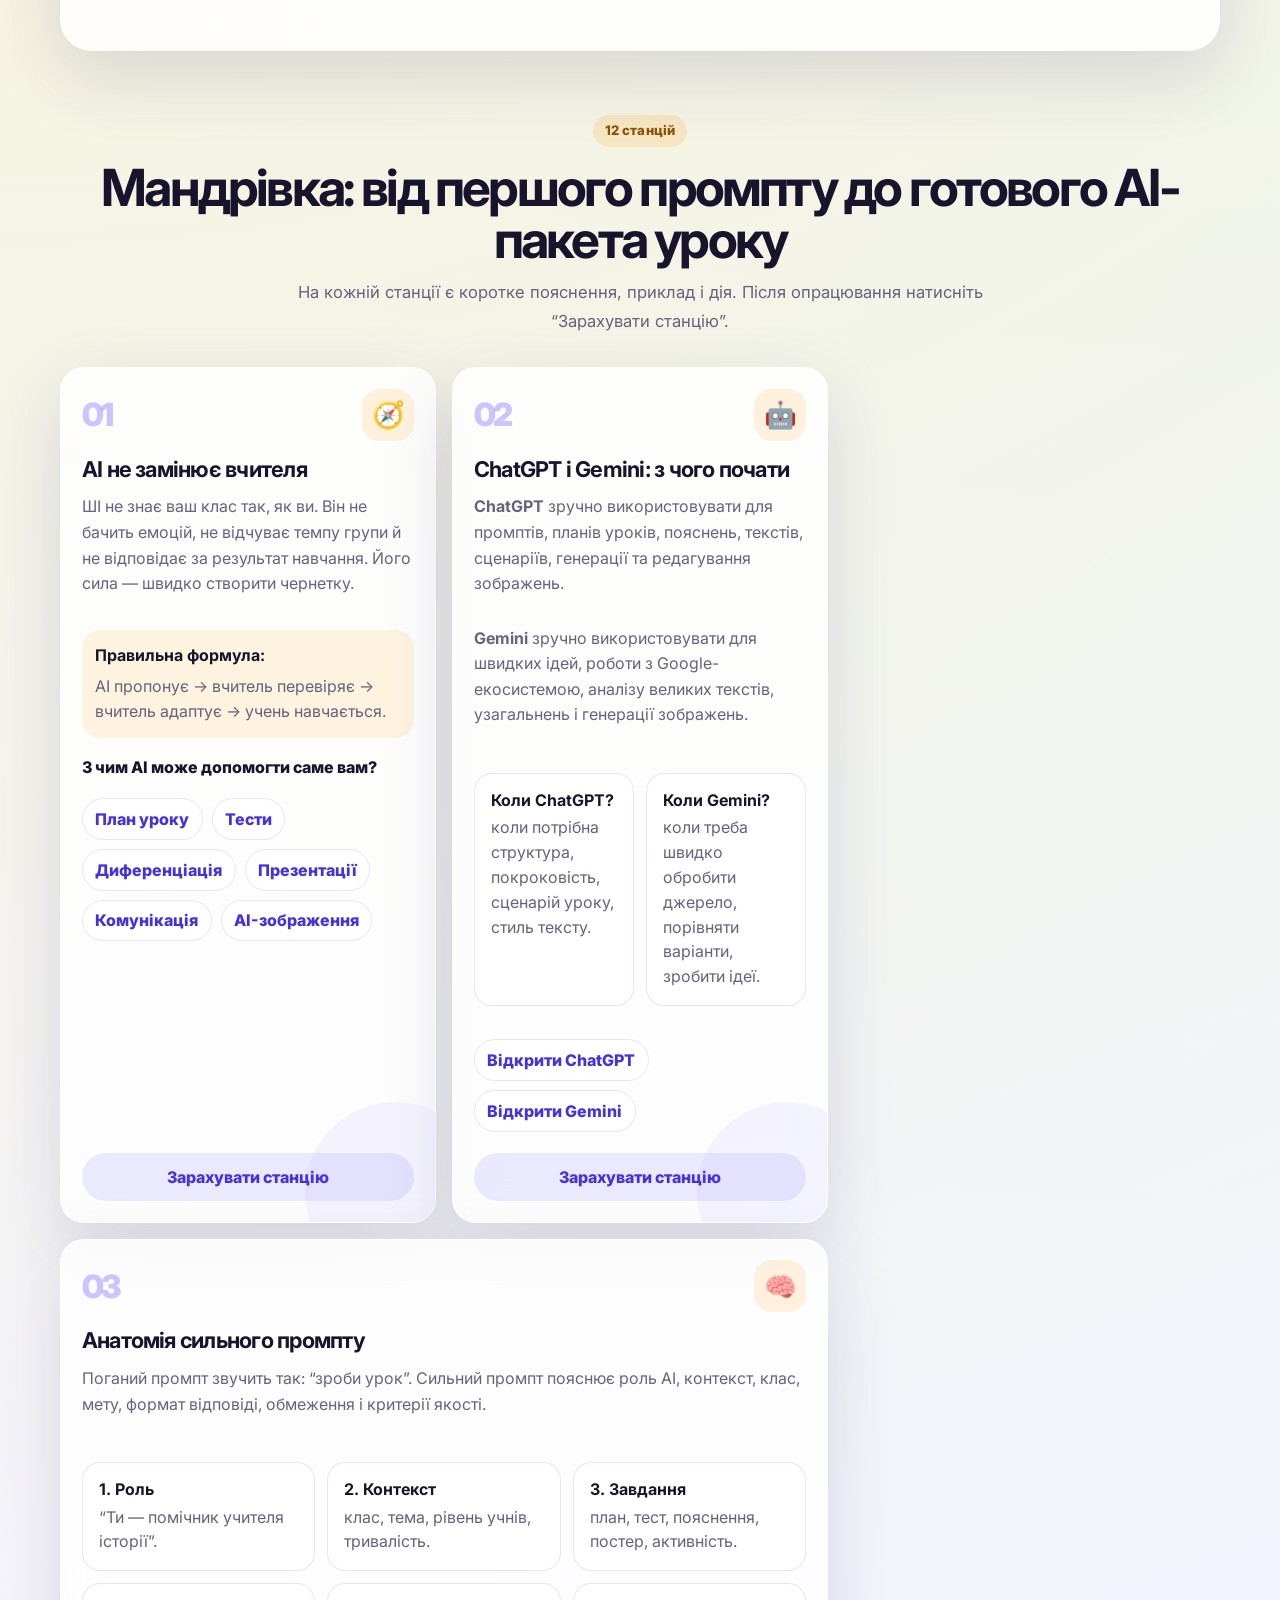
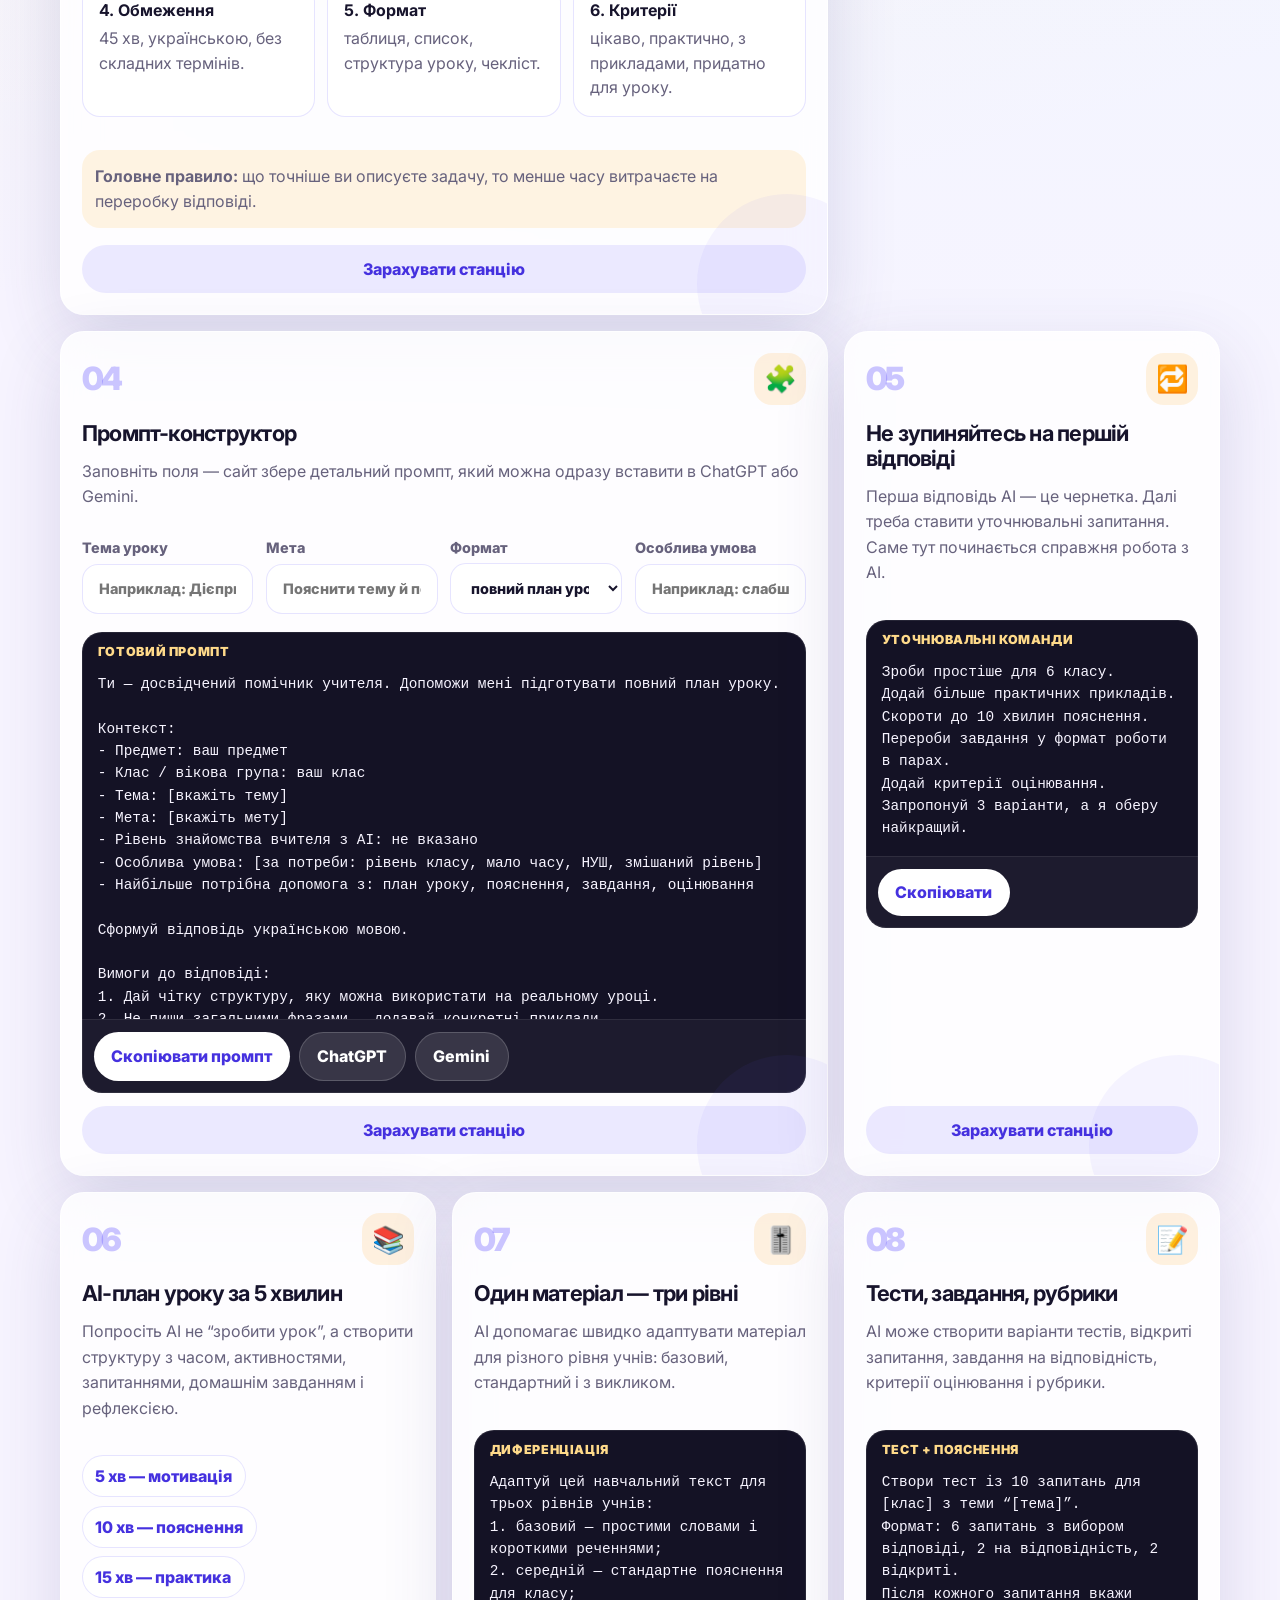
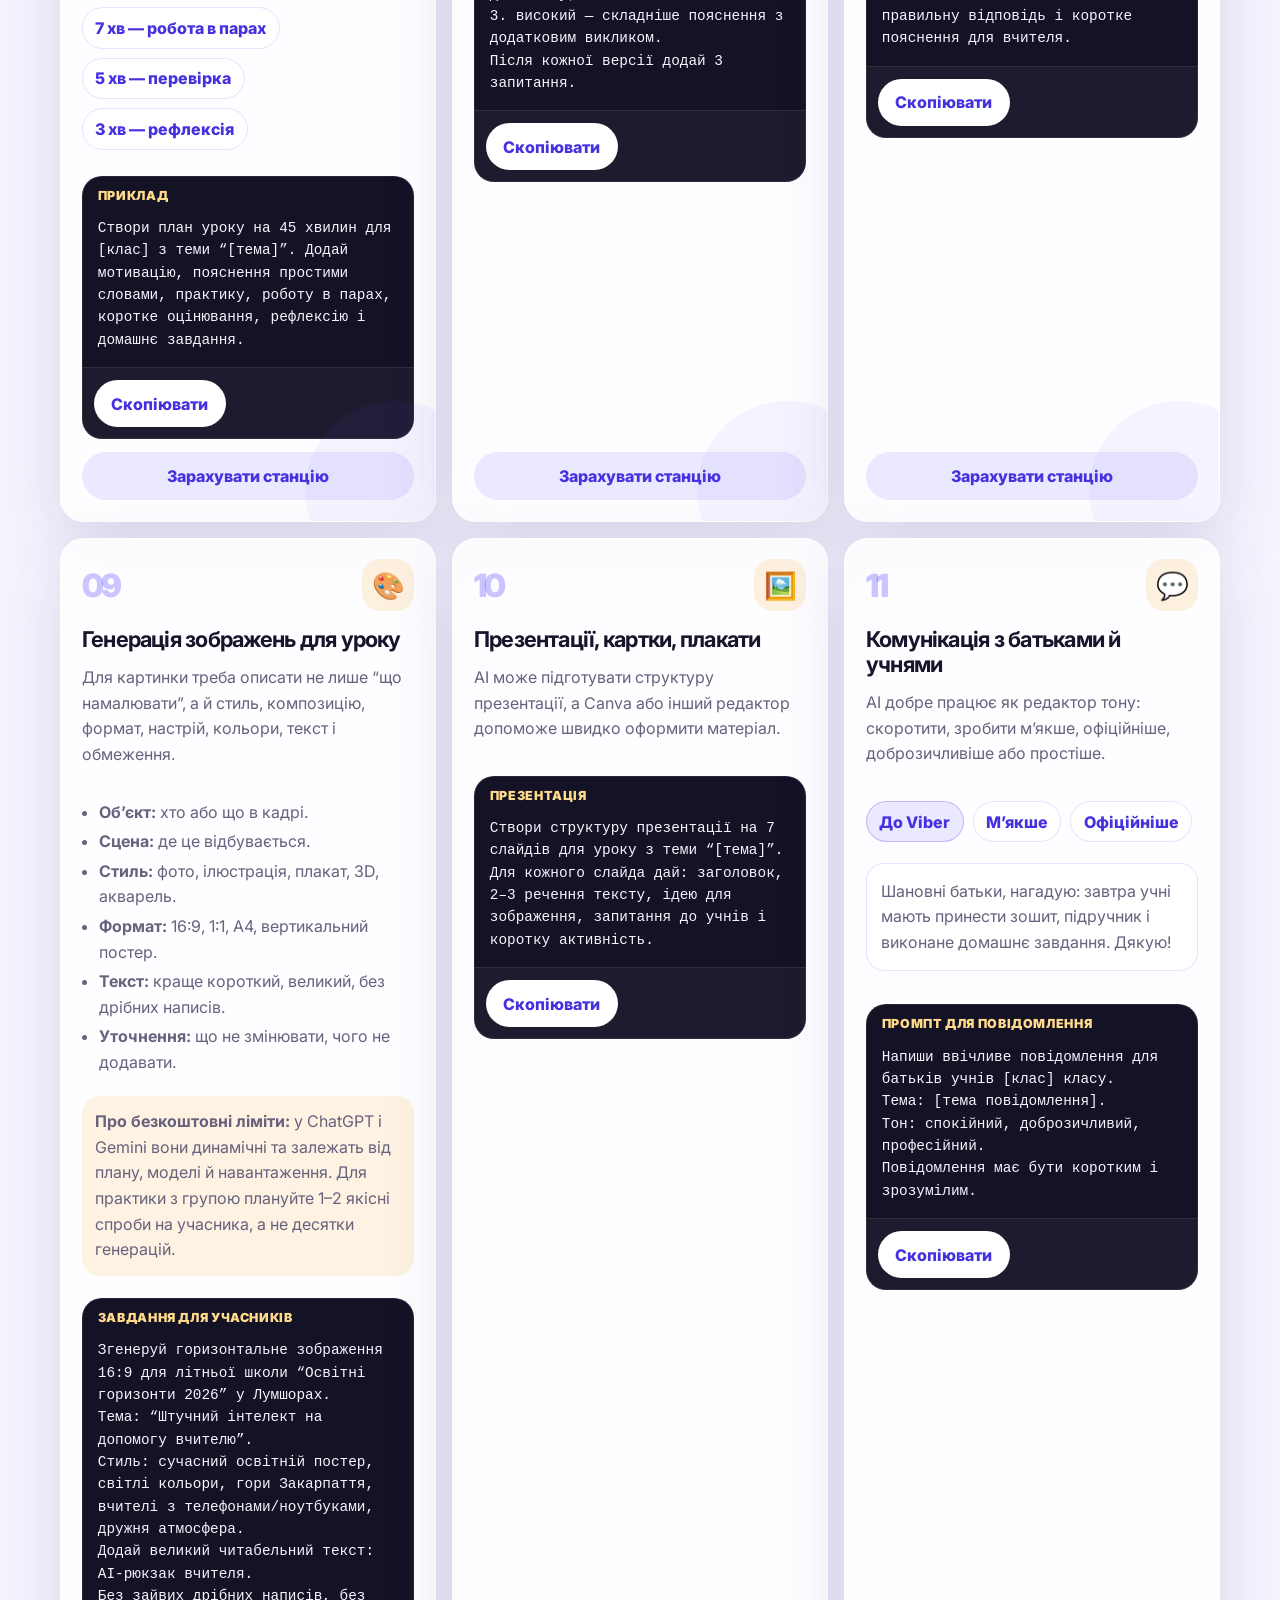
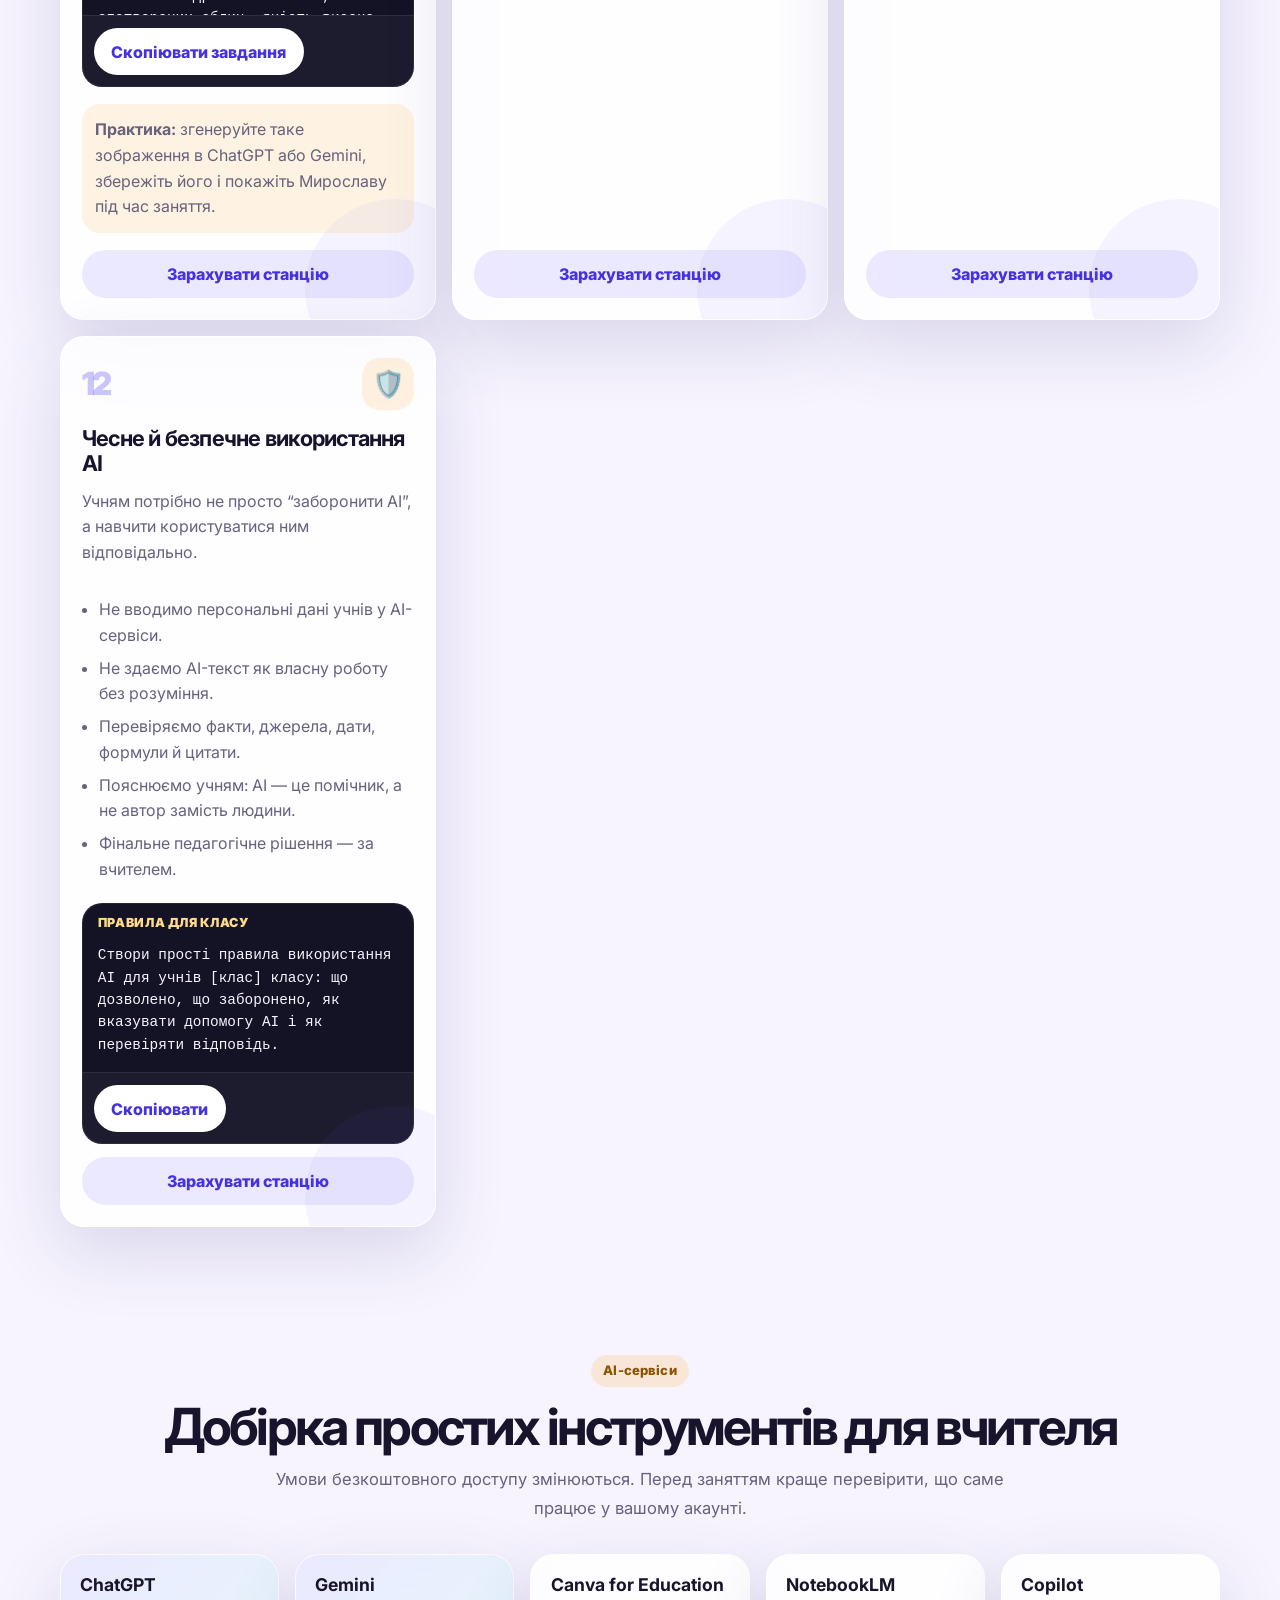
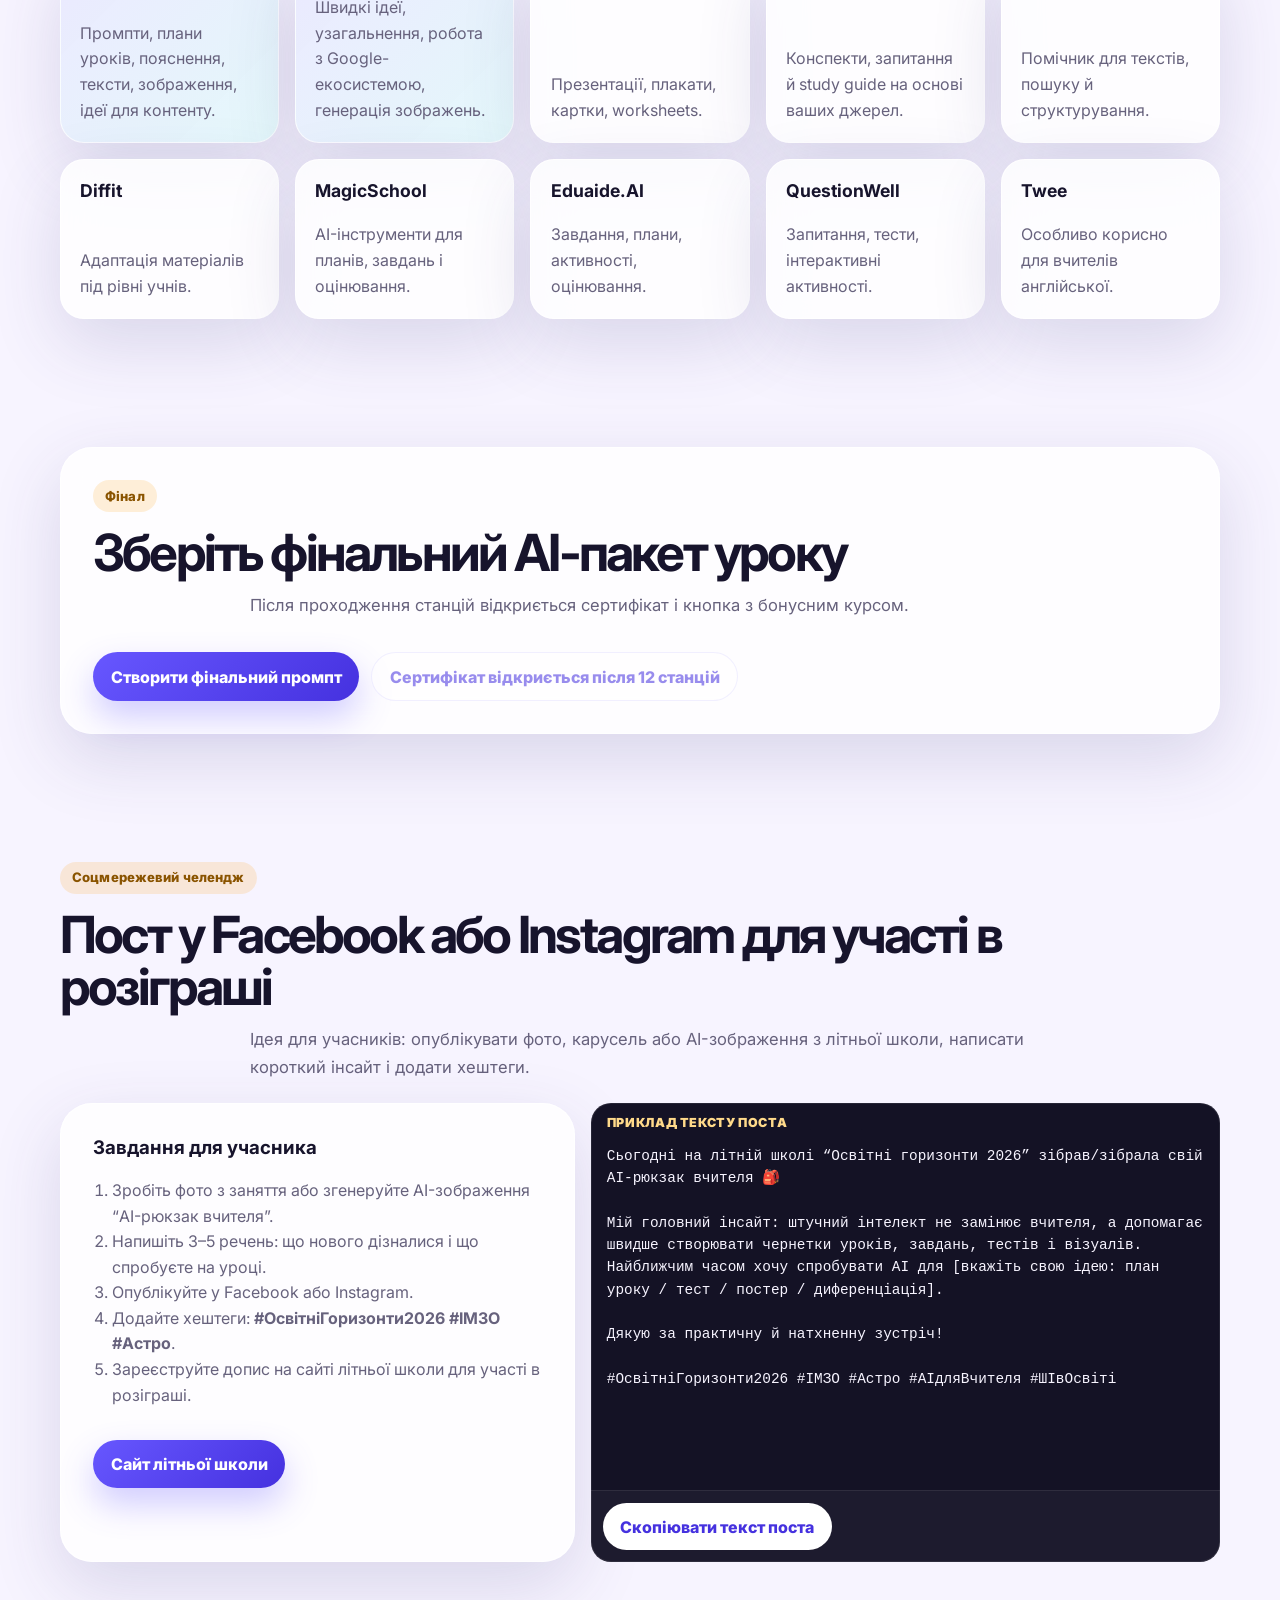
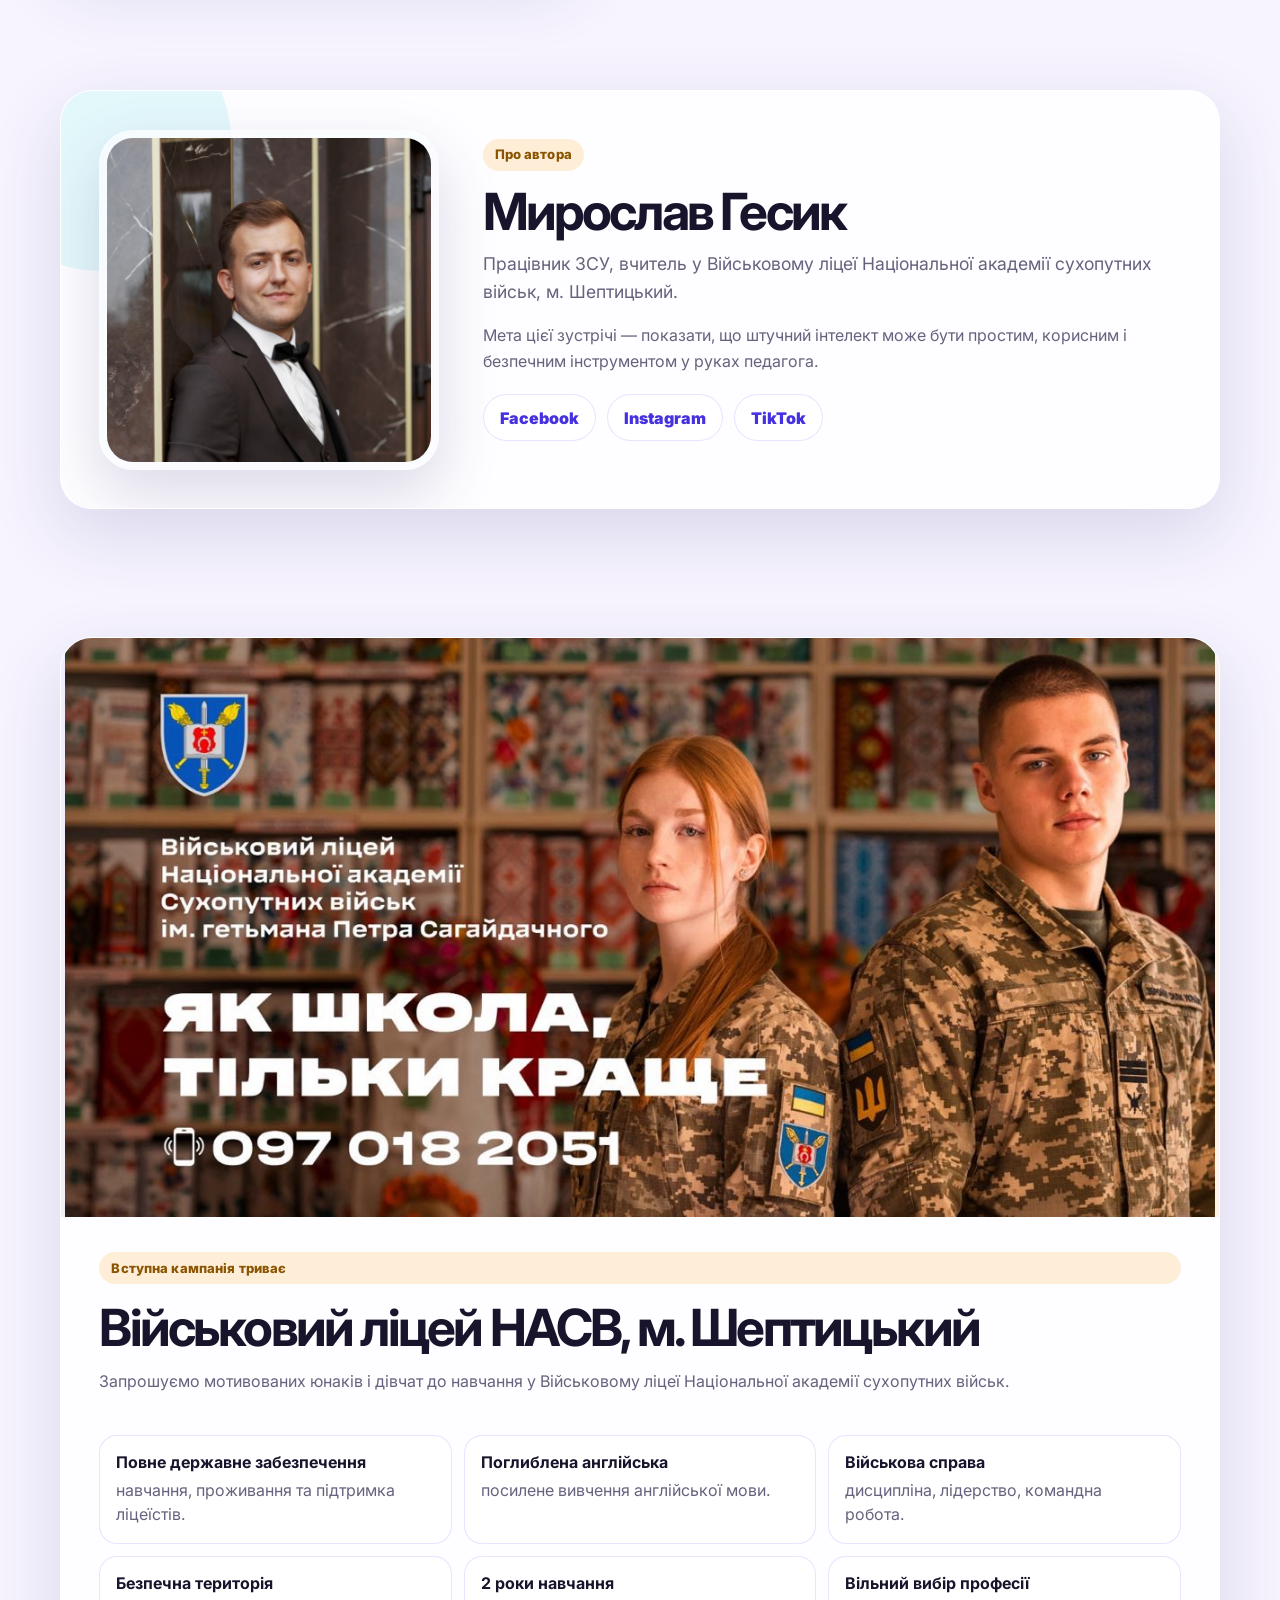
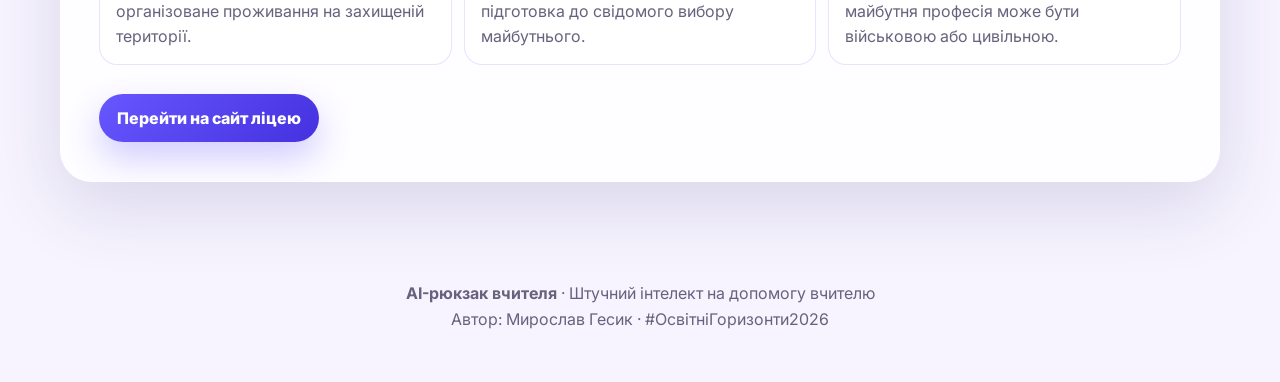
==== commit 7a713939: "fix" ====
--- a/index.html
+++ b/index.html
@@ -102,6 +102,10 @@
           <input type="text" name="subject" placeholder="Наприклад: українська мова, математика, історія" required />
         </label>
         <label>
+          У яких класах ви викладаєте?
+          <input type="text" name="grade" placeholder="Наприклад: 5-9" required />
+        </label>
+        <label>
           Рівень знайомства з AI
           <select name="aiLevel" required>
             <option value="Починаю знайомство">Починаю знайомство</option>
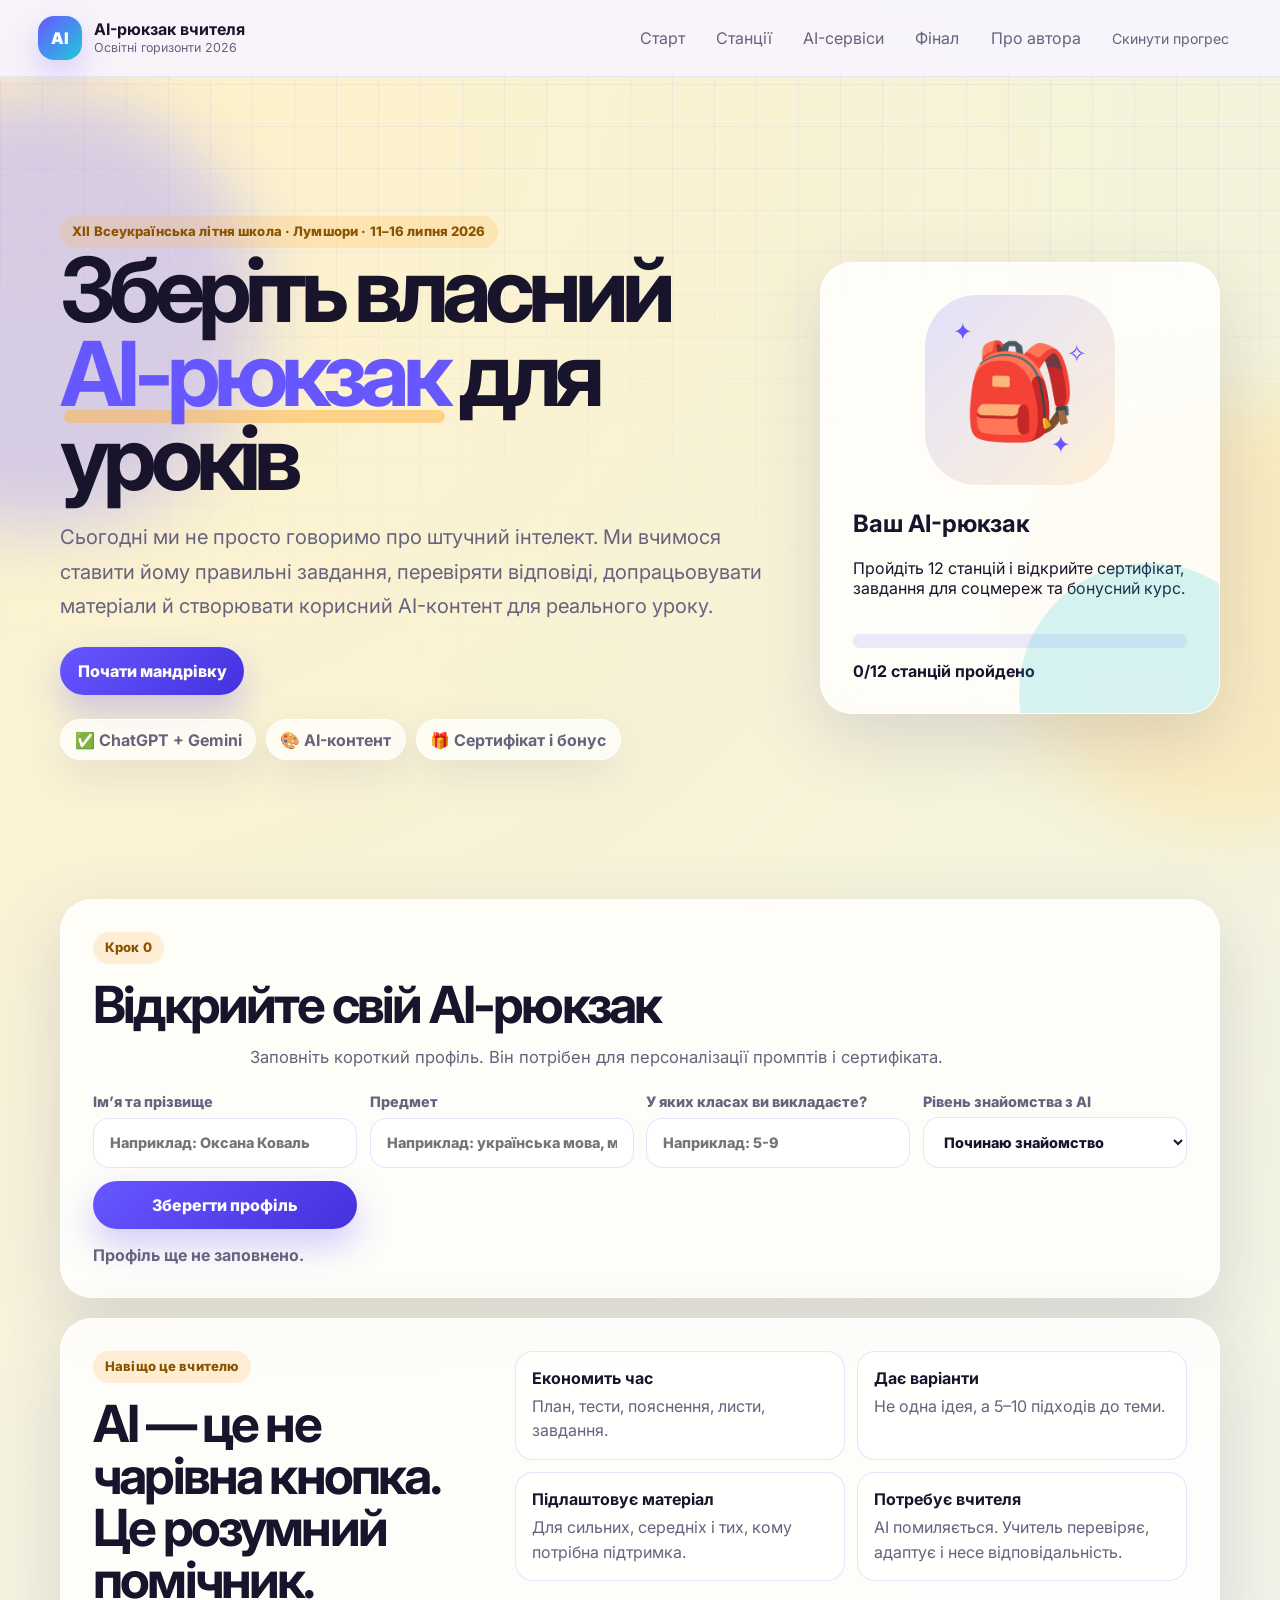
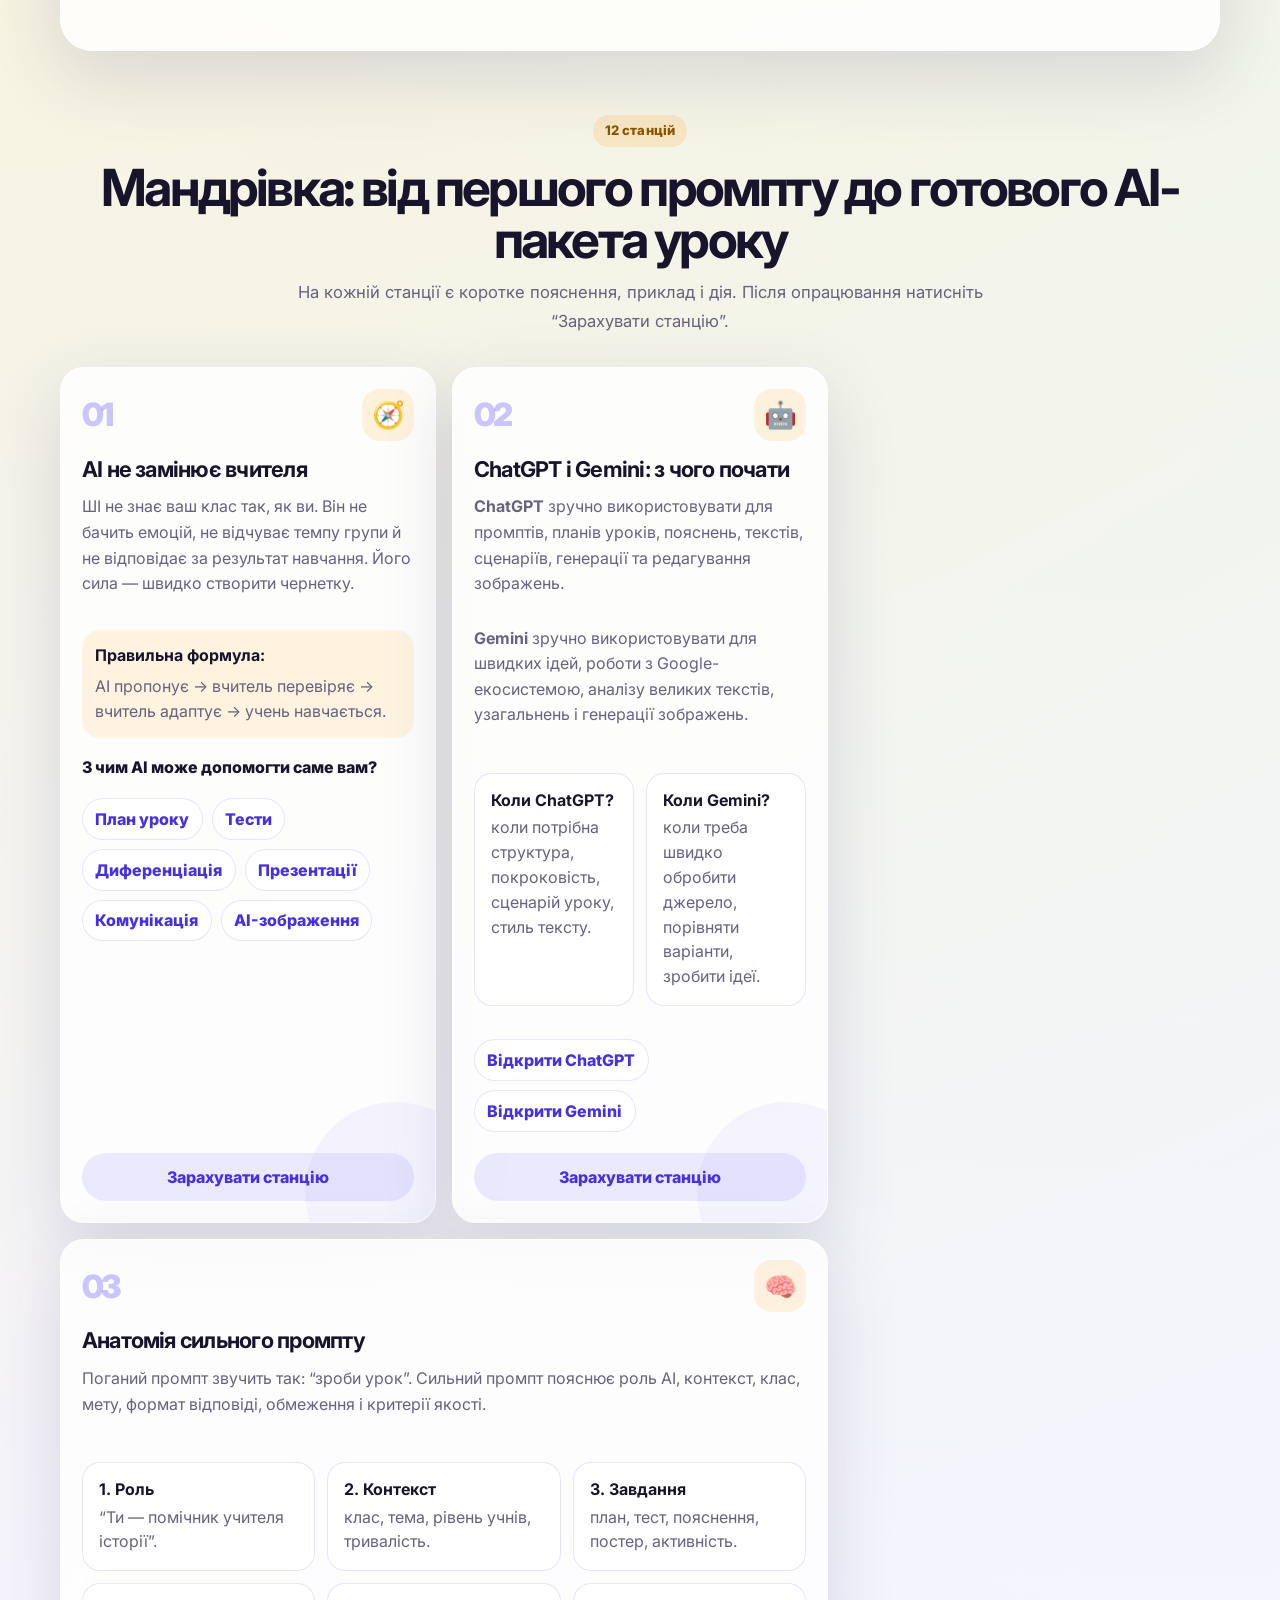
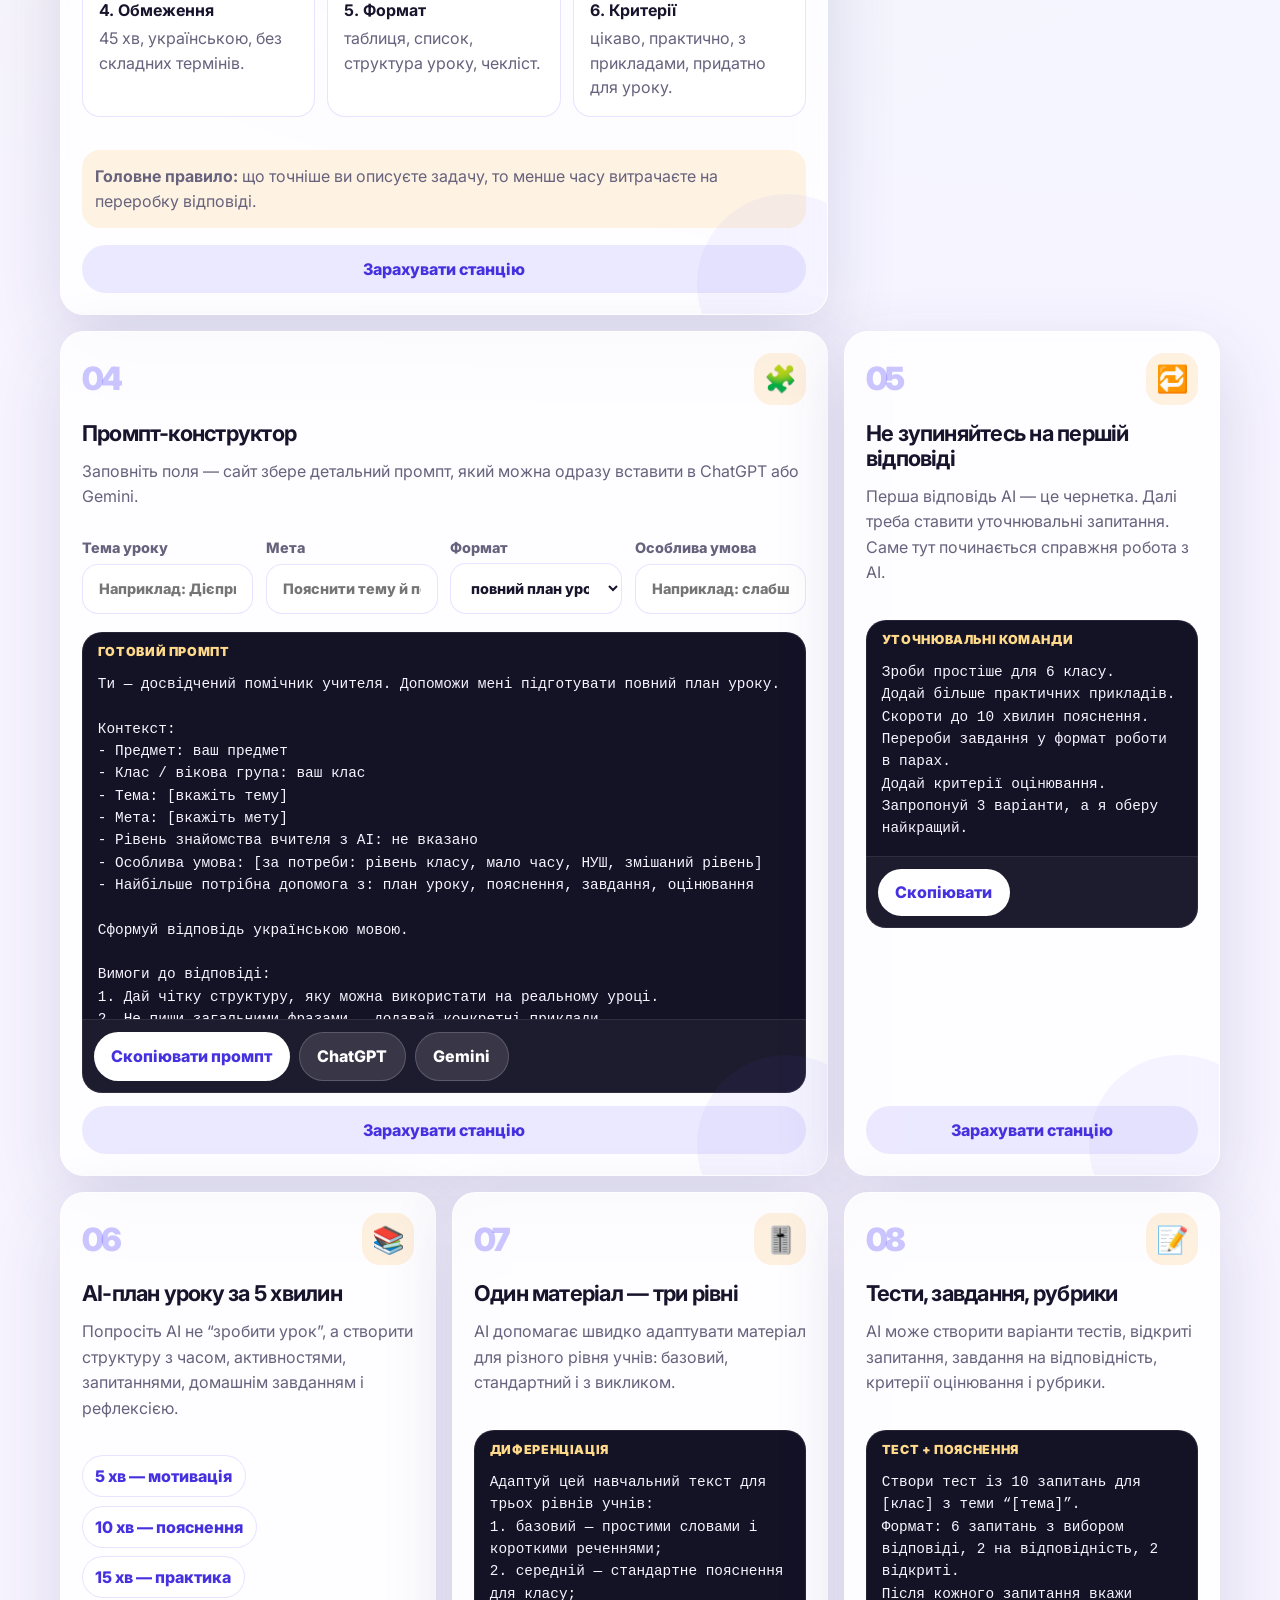
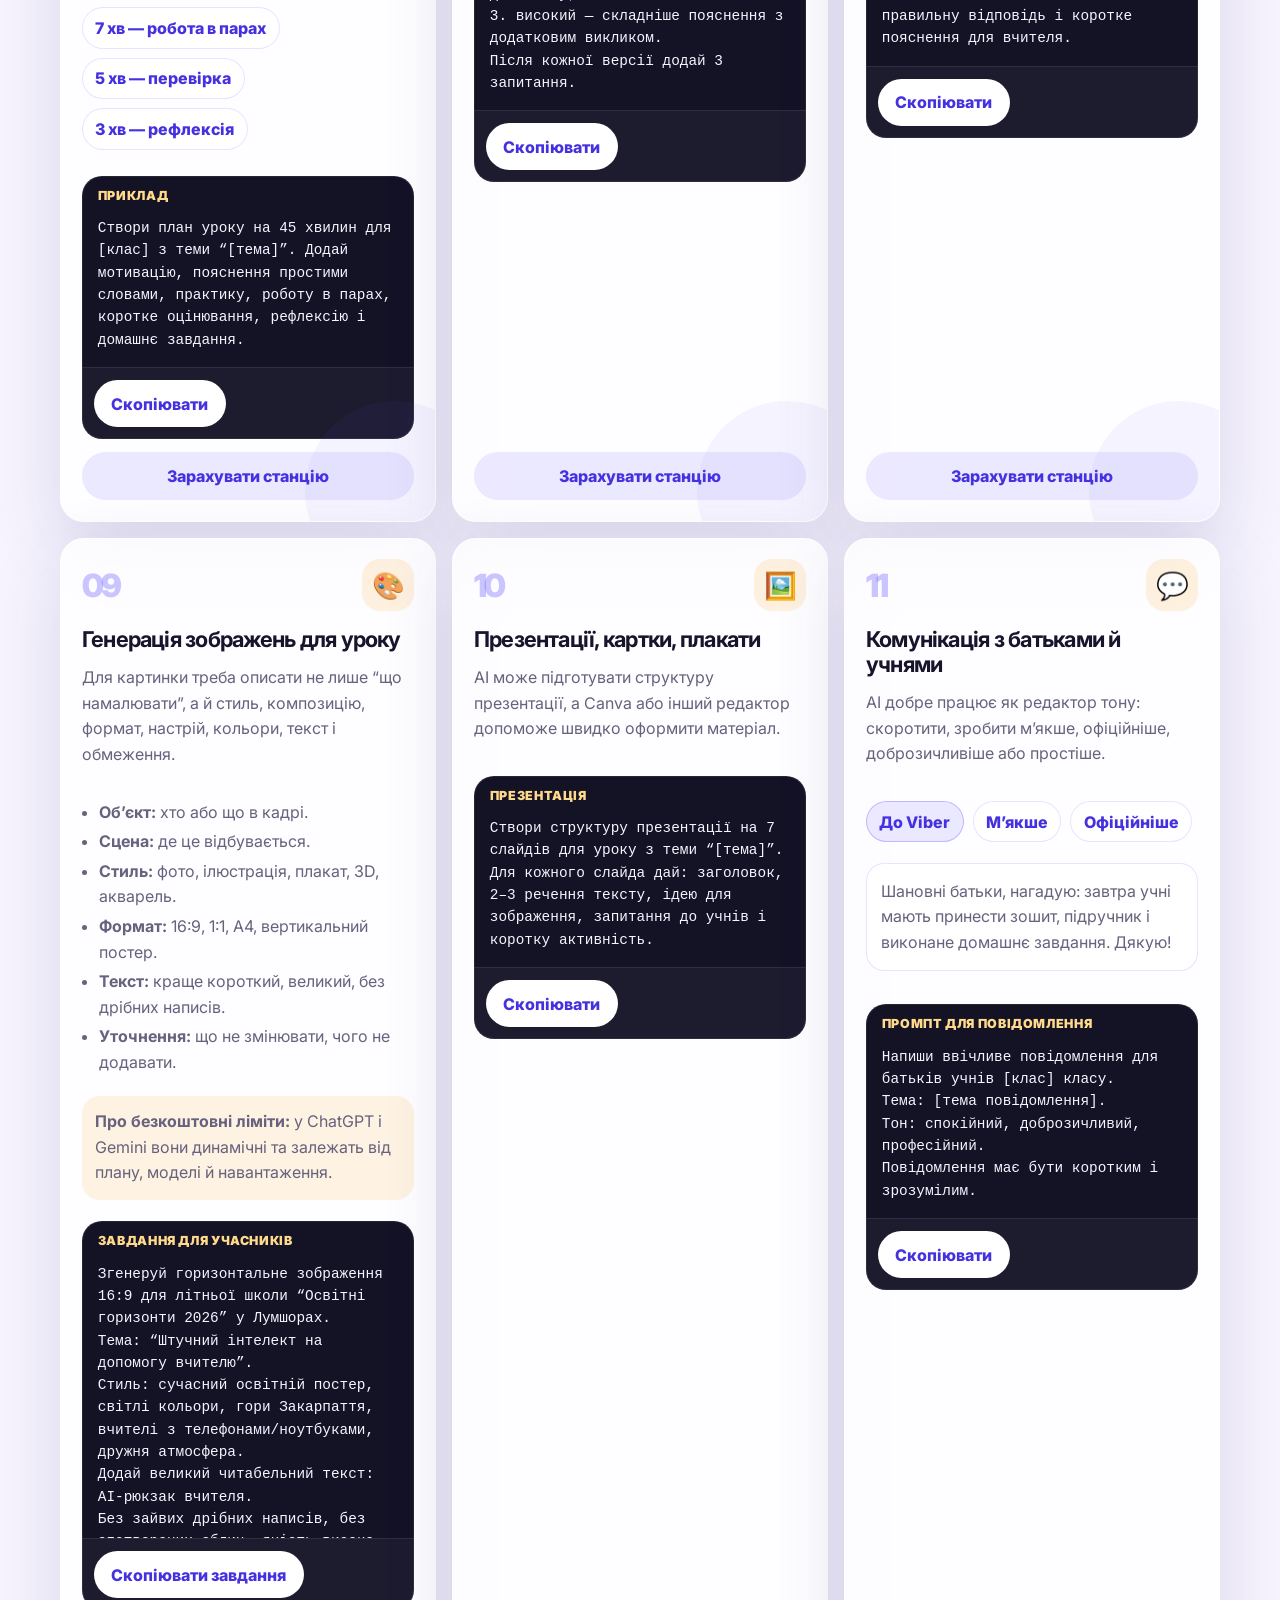
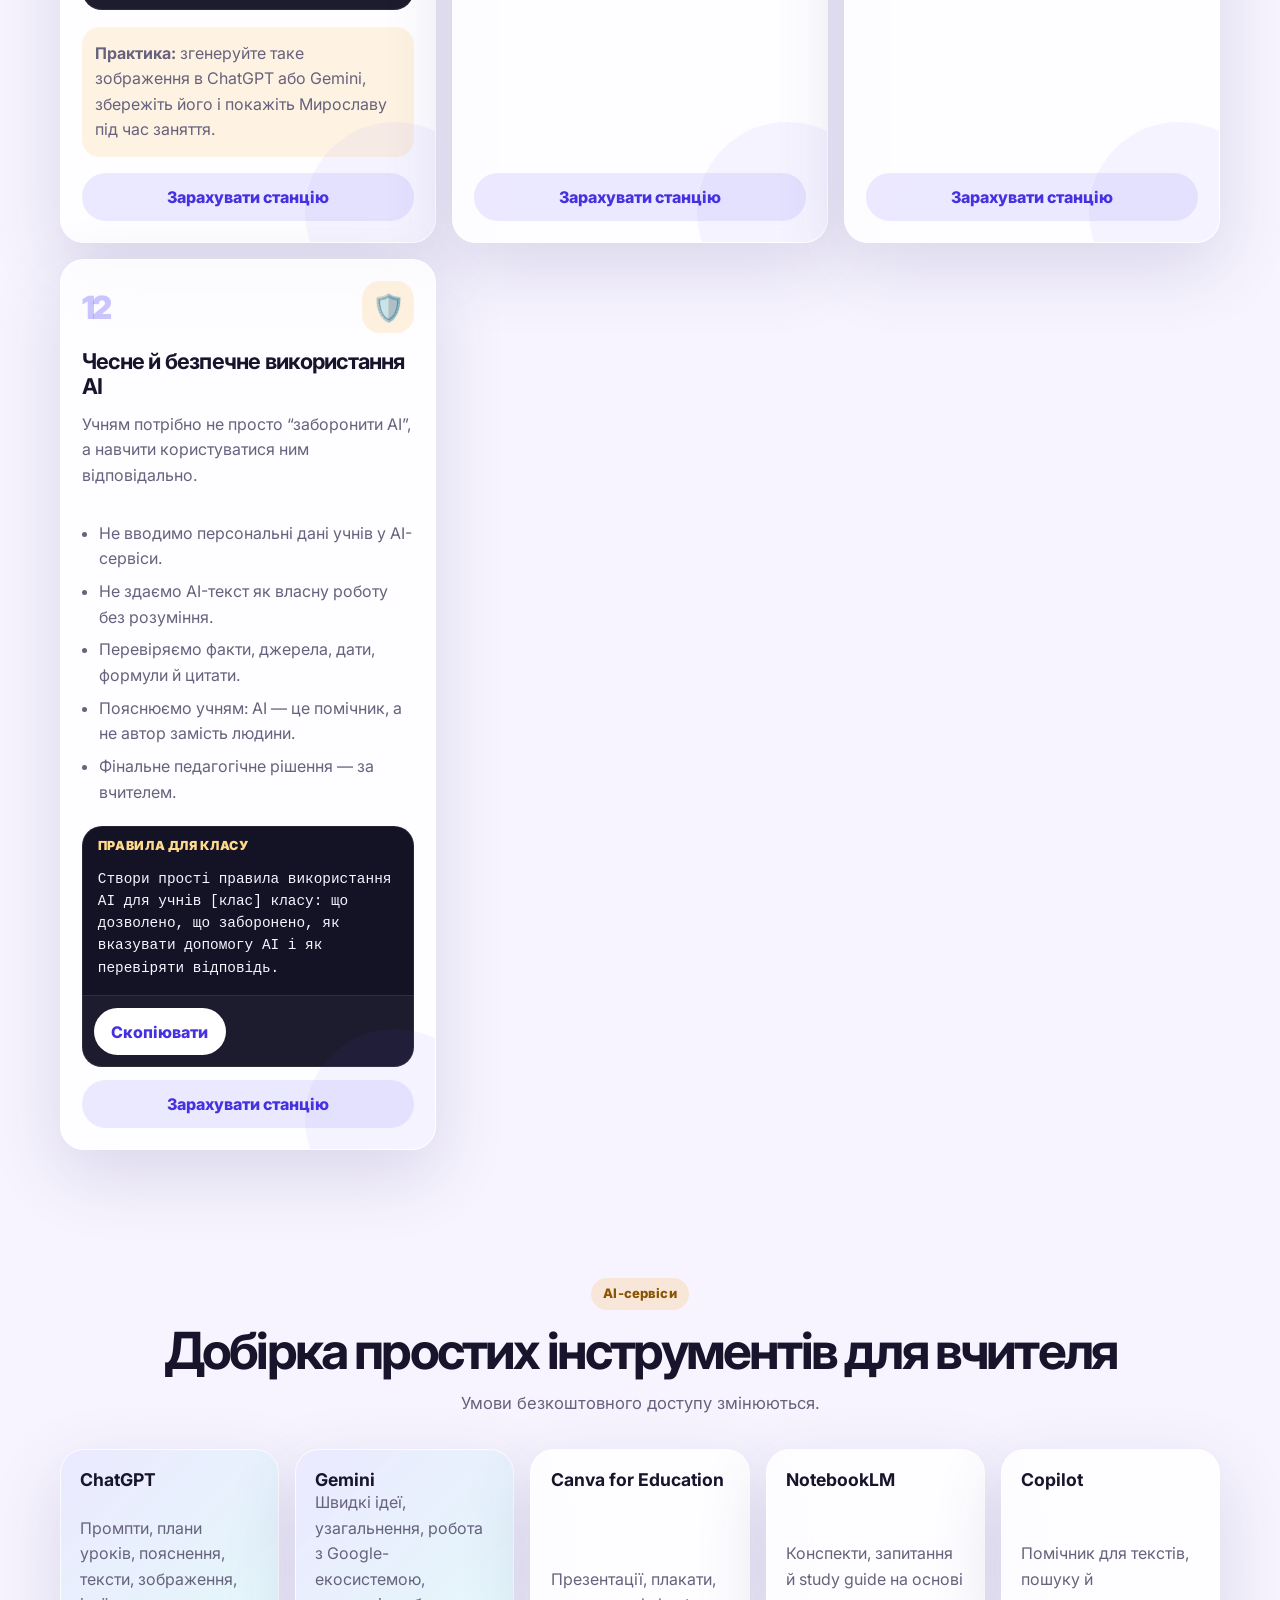
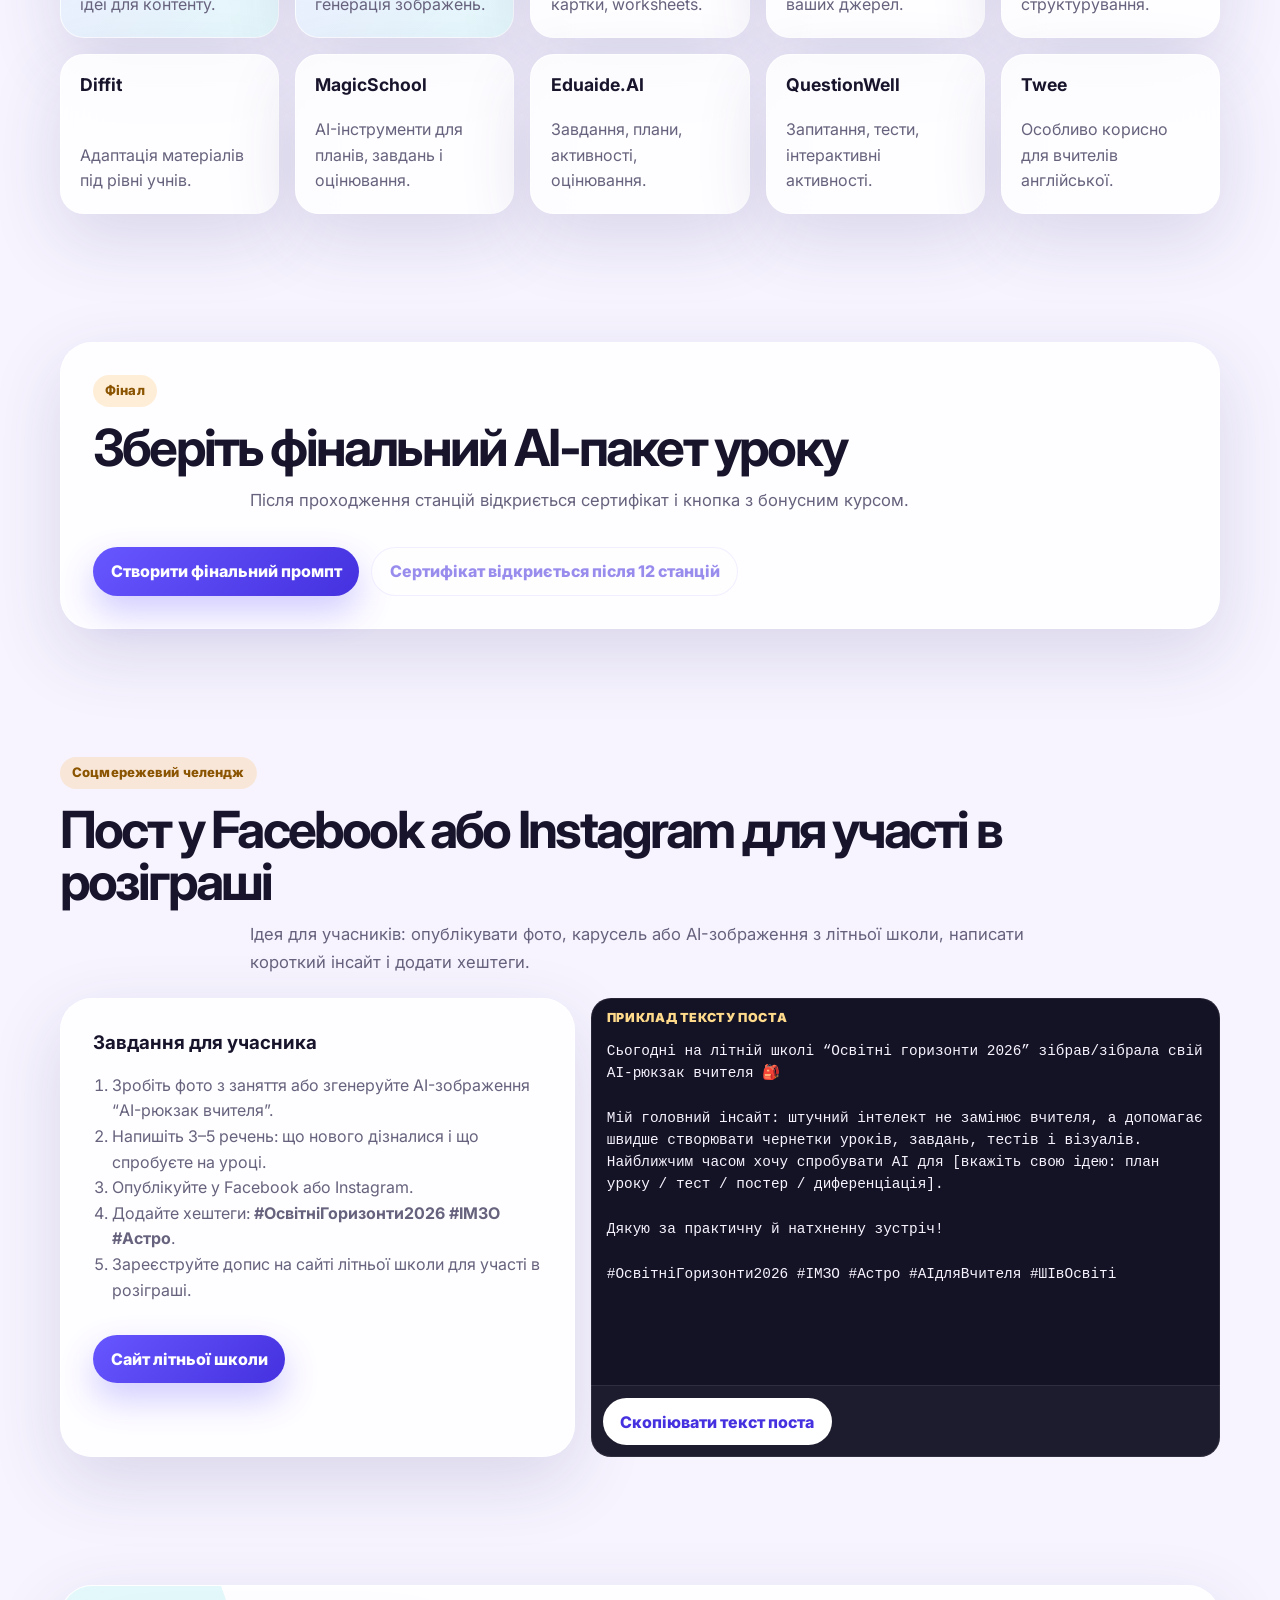
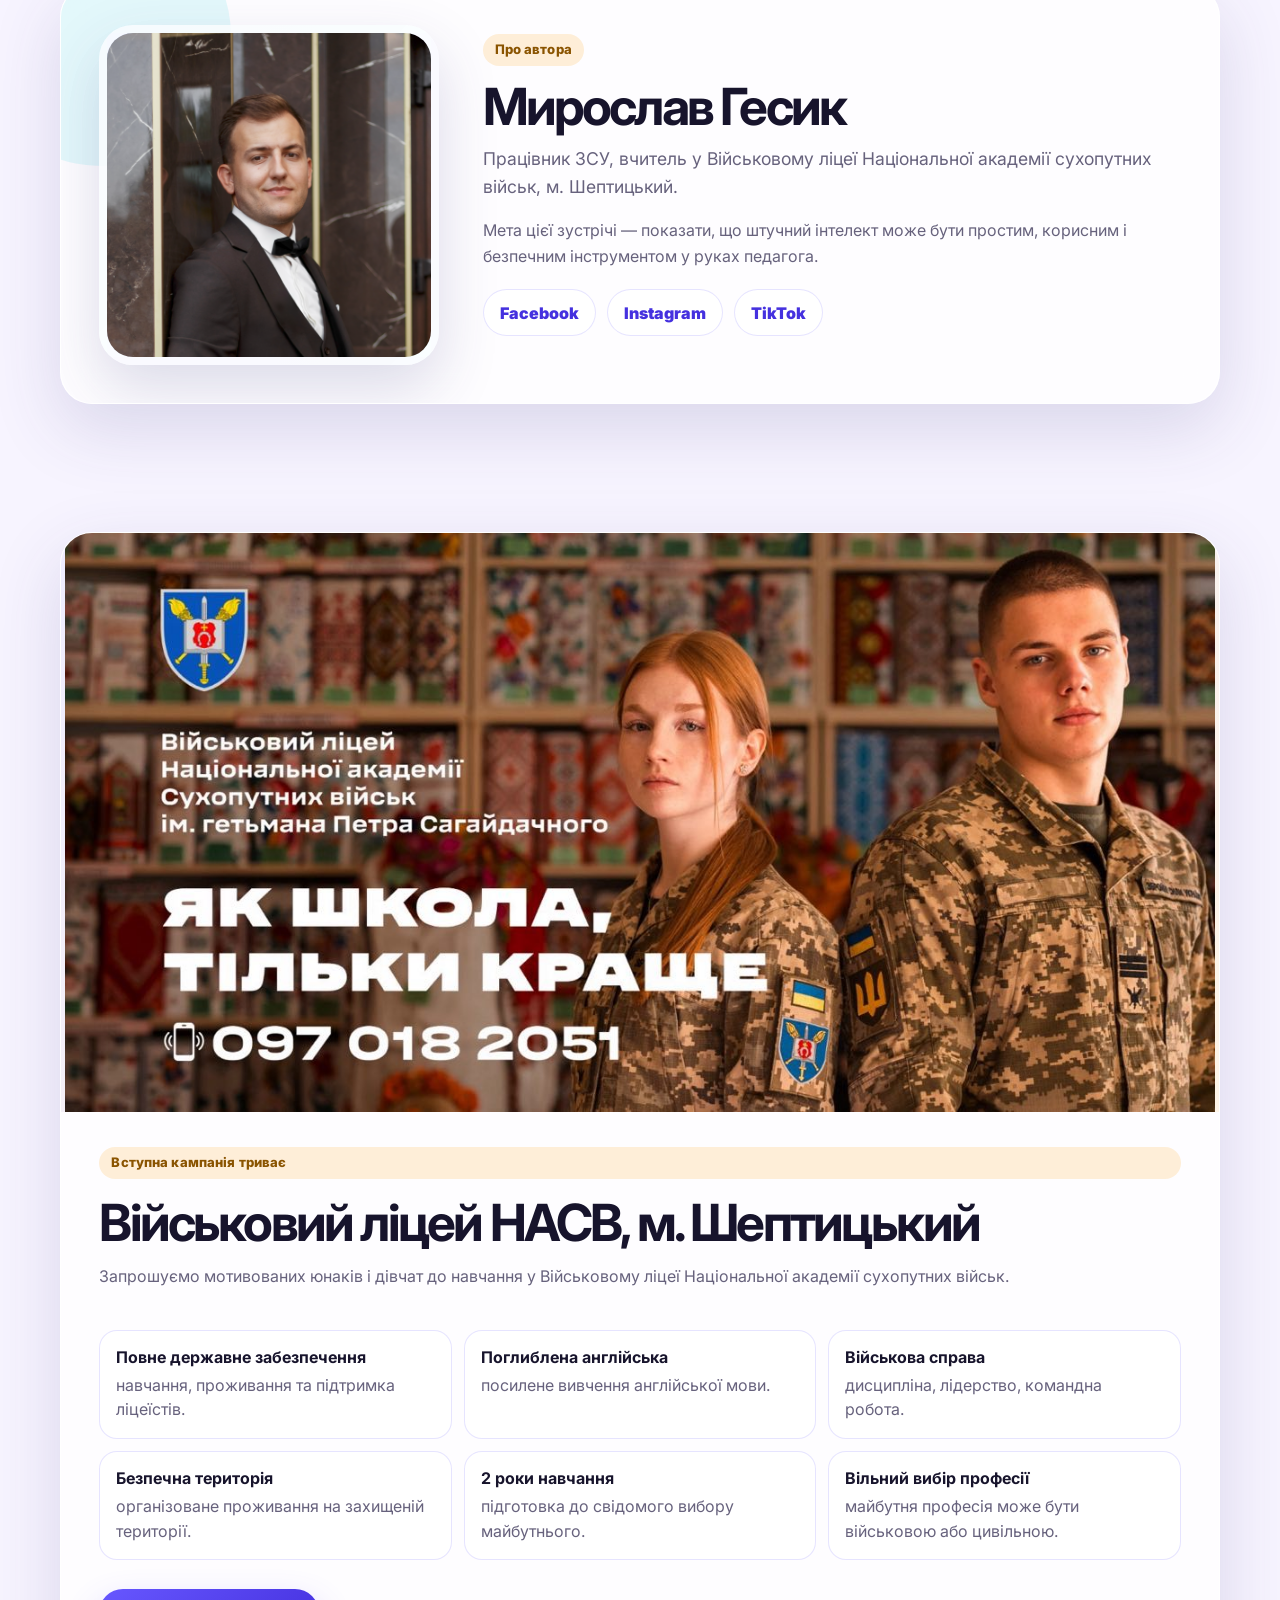
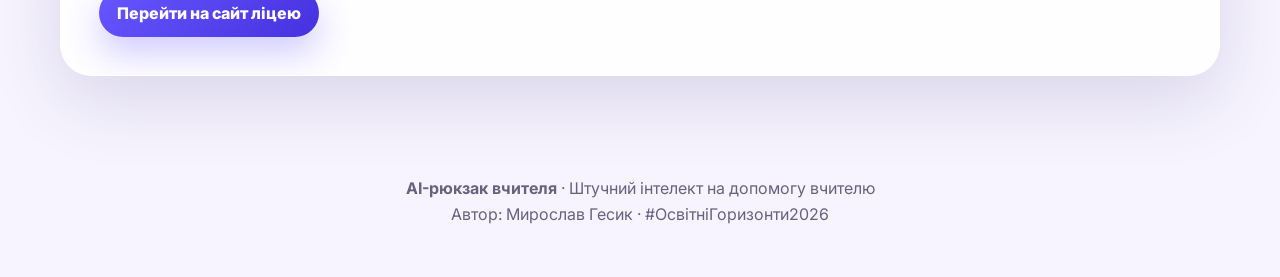
==== commit 36dfa925: "виправлення помилок" ====
--- a/index.html
+++ b/index.html
@@ -299,7 +299,7 @@
             <li><strong>Уточнення:</strong> що не змінювати, чого не додавати.</li>
           </ul>
           <div class="limit-note">
-            <strong>Про безкоштовні ліміти:</strong> у ChatGPT і Gemini вони динамічні та залежать від плану, моделі й навантаження. Для практики з групою плануйте 1–2 якісні спроби на учасника, а не десятки генерацій.
+            <strong>Про безкоштовні ліміти:</strong> у ChatGPT і Gemini вони динамічні та залежать від плану, моделі й навантаження. 
           </div>
           <div class="prompt-box small-box">
             <div class="prompt-label">Завдання для учасників</div>
@@ -374,7 +374,7 @@
       <div class="section-heading">
         <span class="section-kicker">AI-сервіси</span>
         <h2>Добірка простих інструментів для вчителя</h2>
-        <p>Умови безкоштовного доступу змінюються. Перед заняттям краще перевірити, що саме працює у вашому акаунті.</p>
+        <p>Умови безкоштовного доступу змінюються.</p>
       </div>
       <div class="tools-grid">
         <a class="tool-card featured" href="https://chatgpt.com/" target="_blank" rel="noopener"><strong>ChatGPT</strong><span>Промпти, плани уроків, пояснення, тексти, зображення, ідеї для контенту.</span></a>
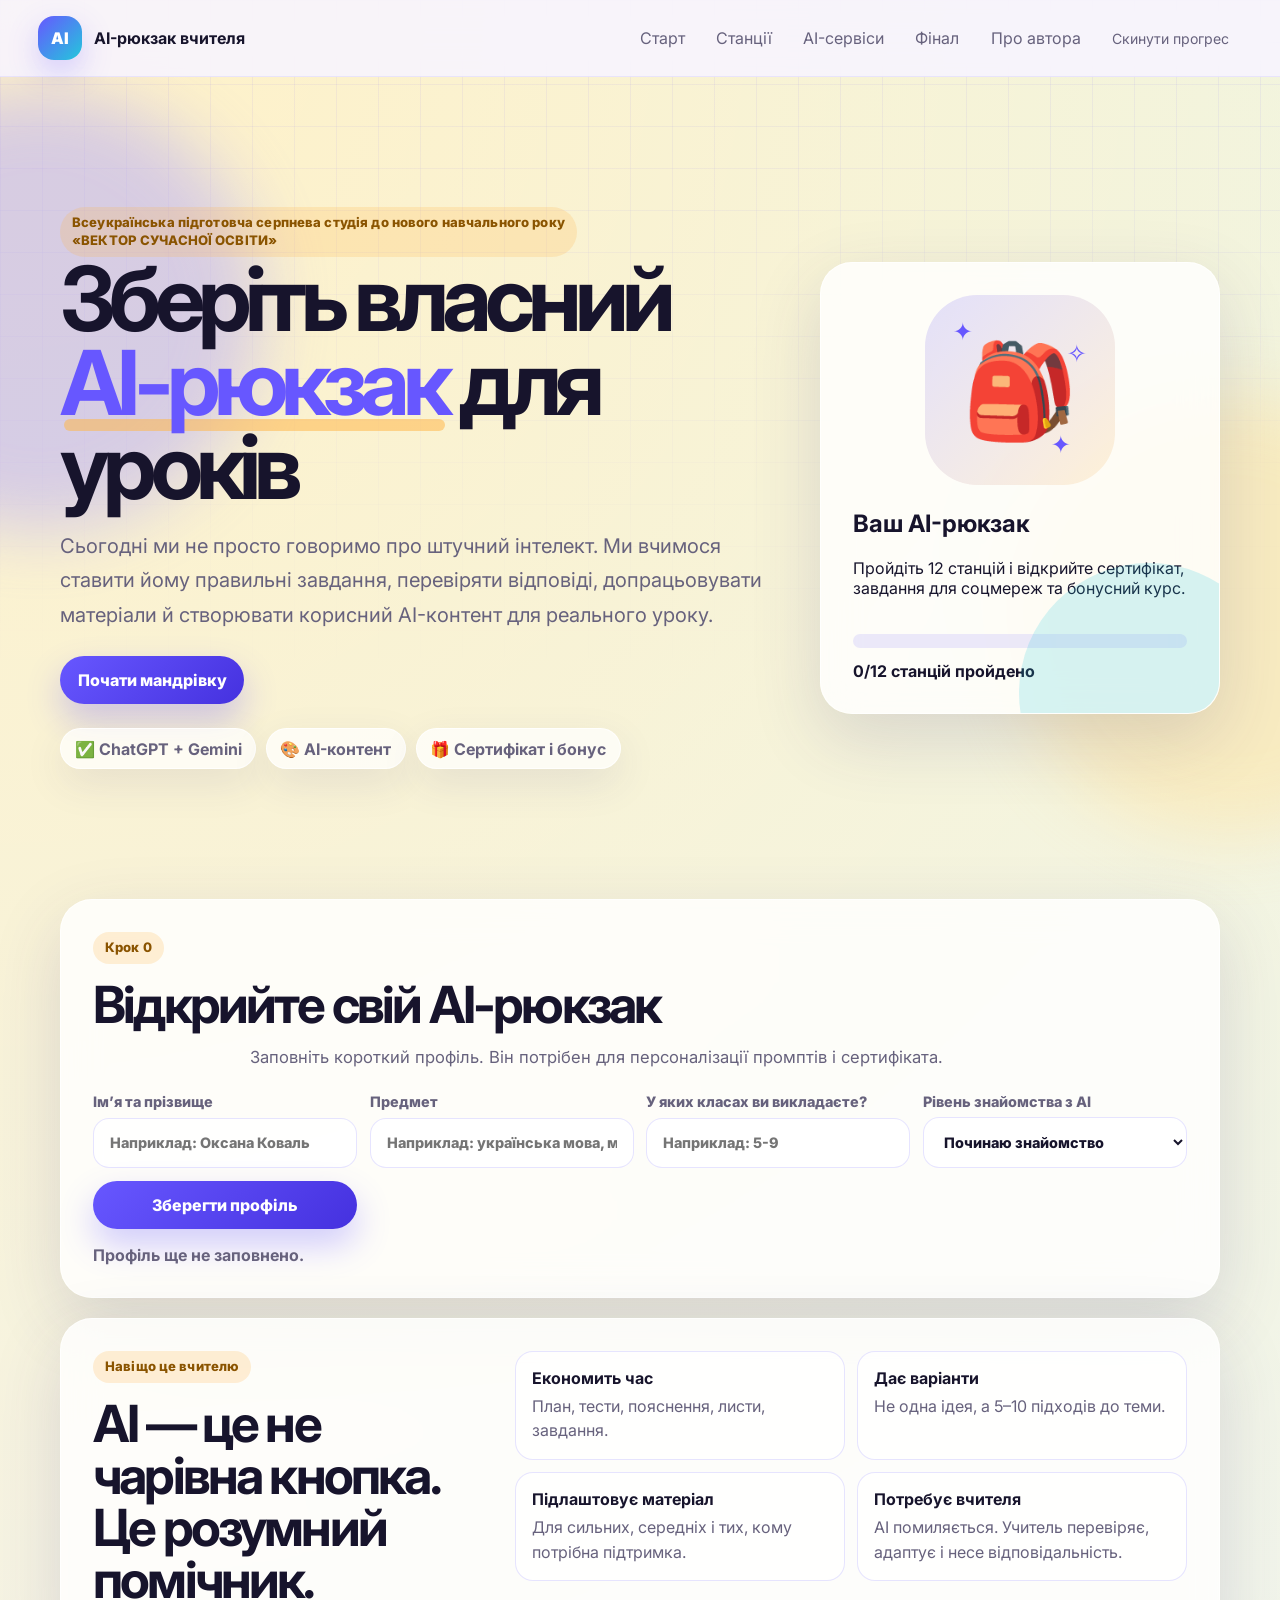
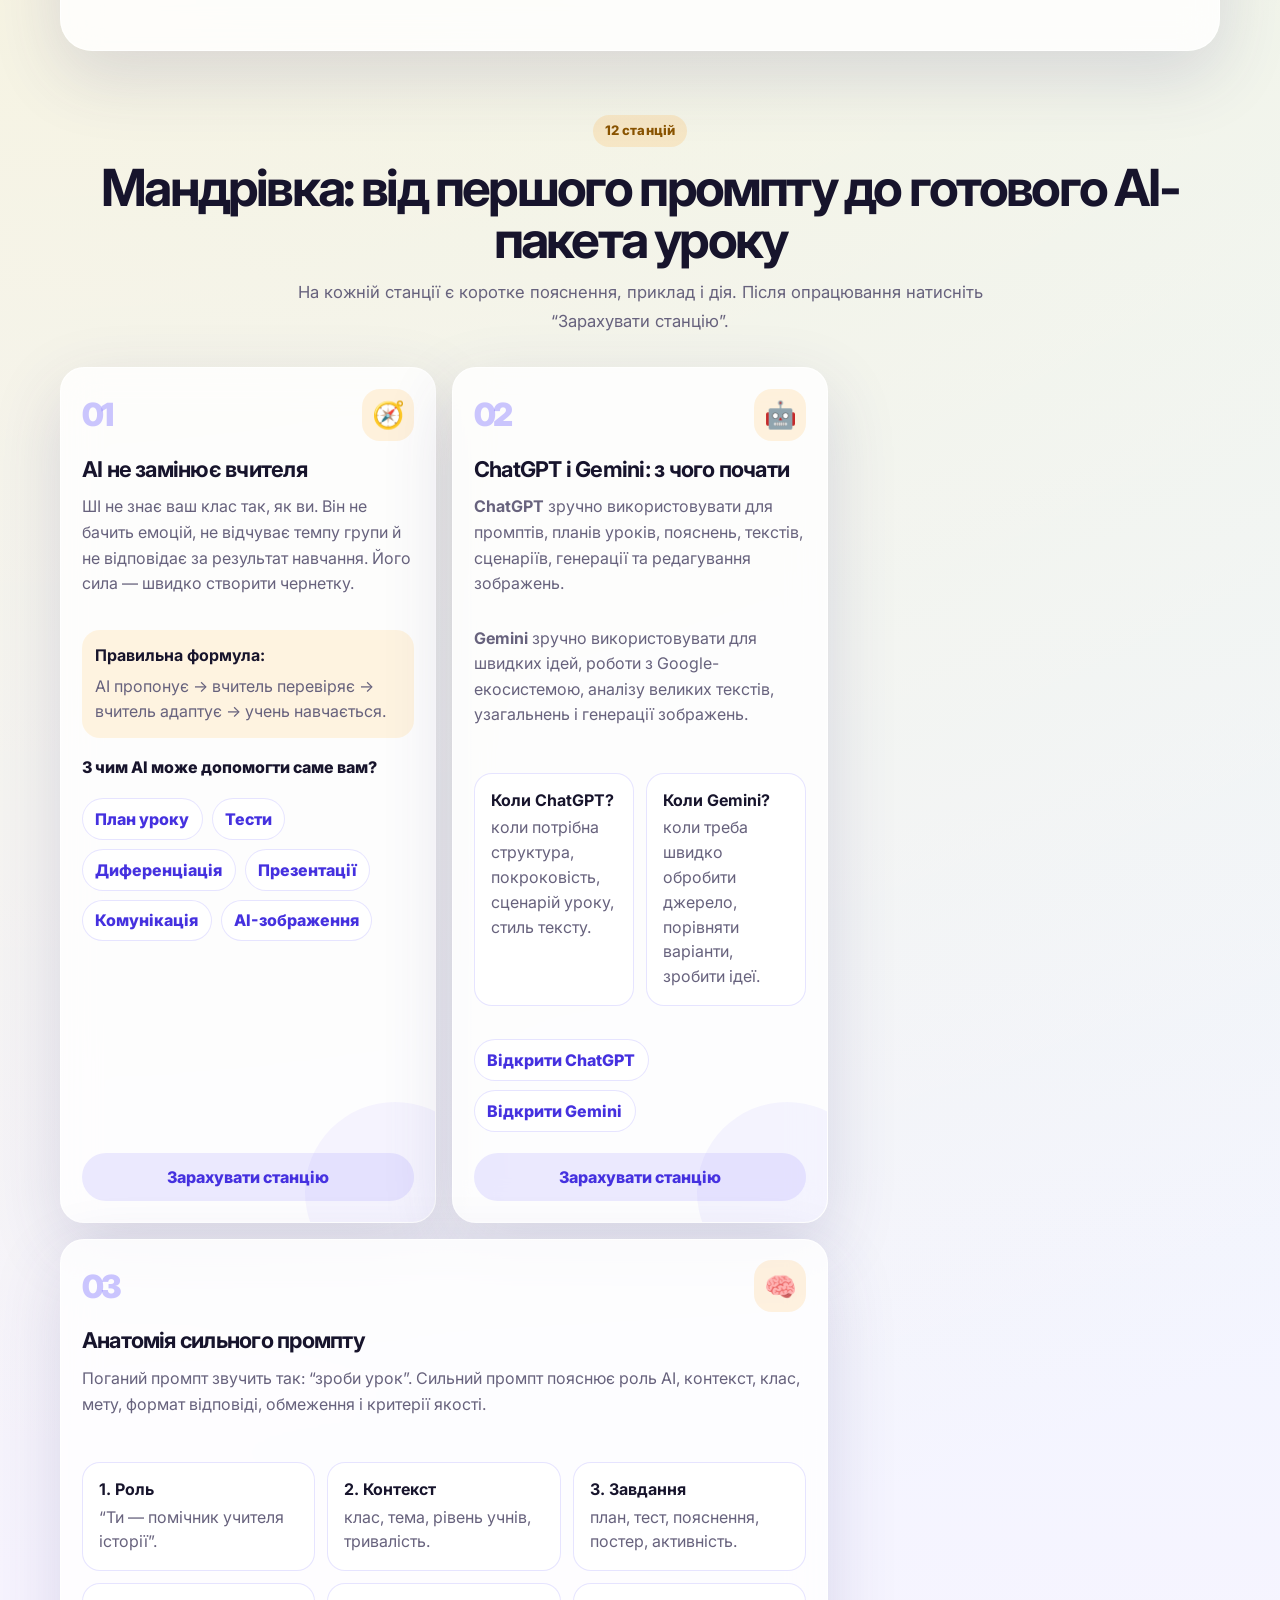
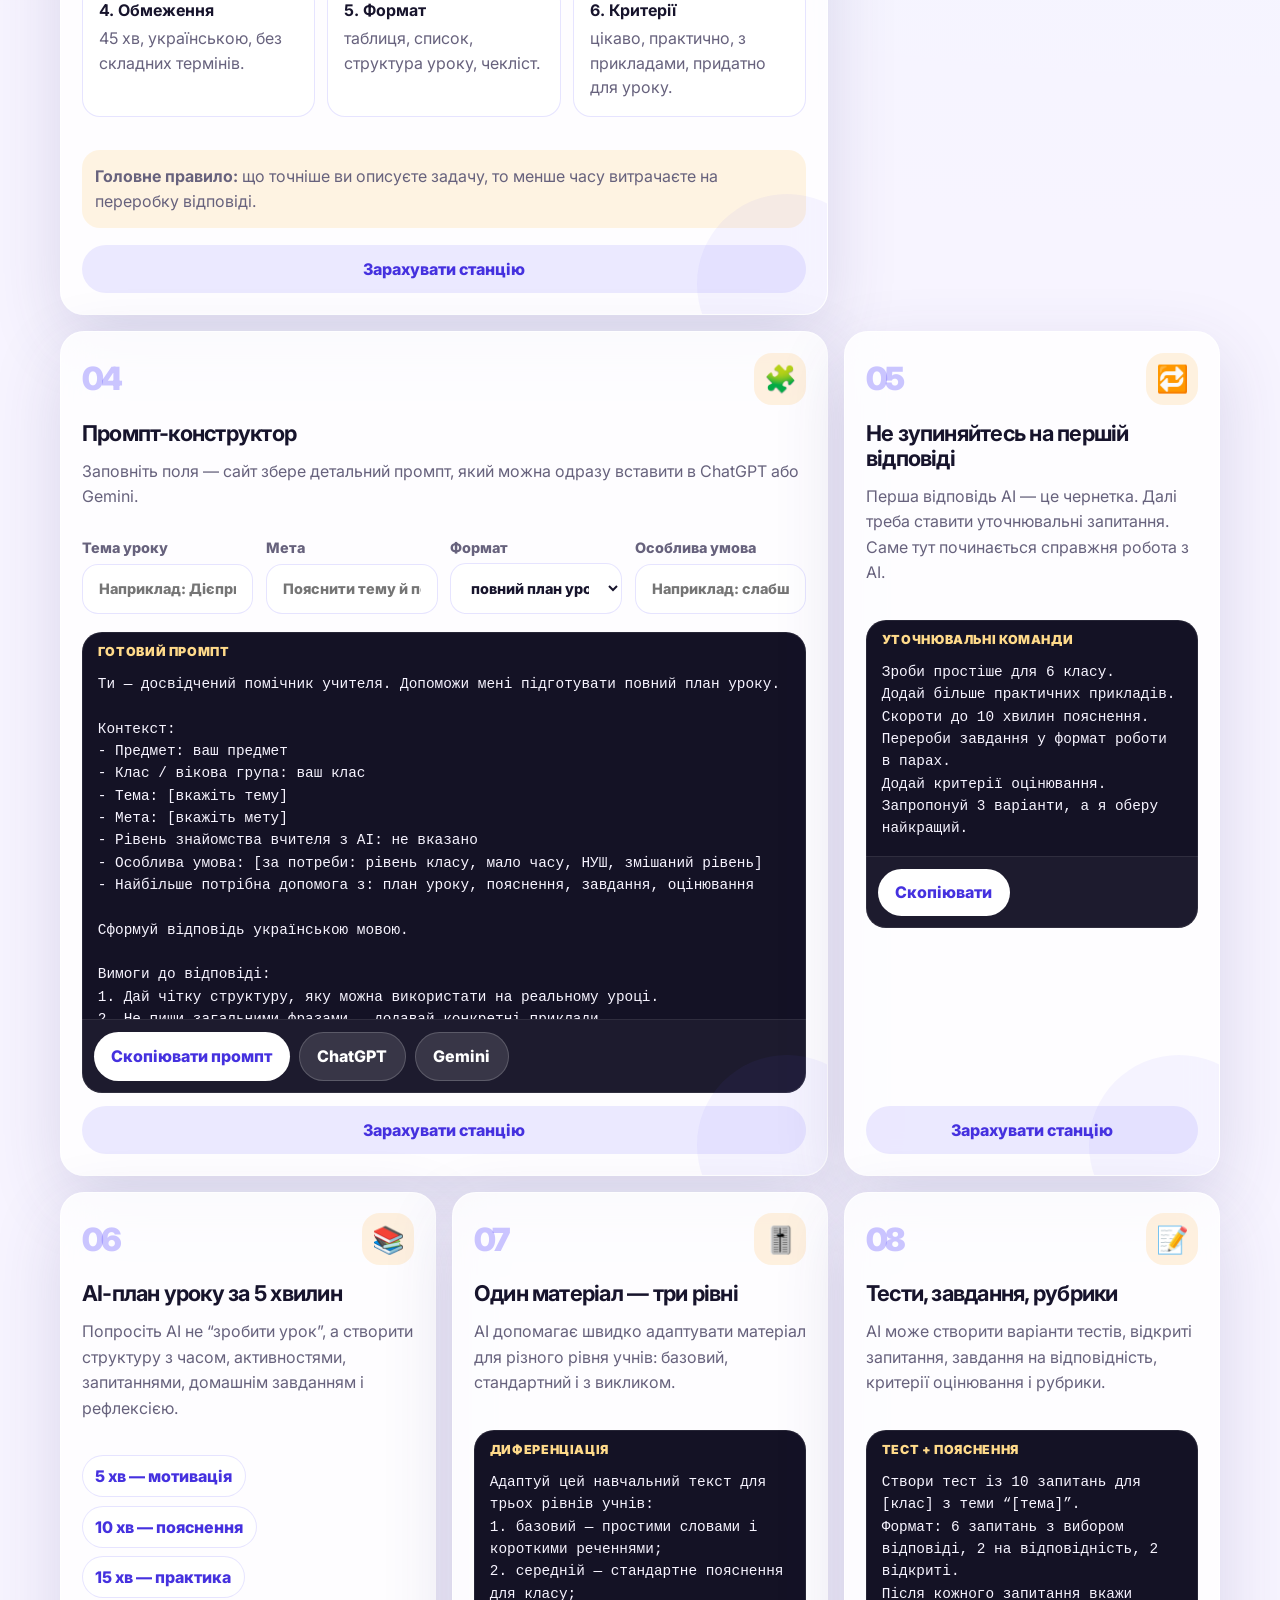
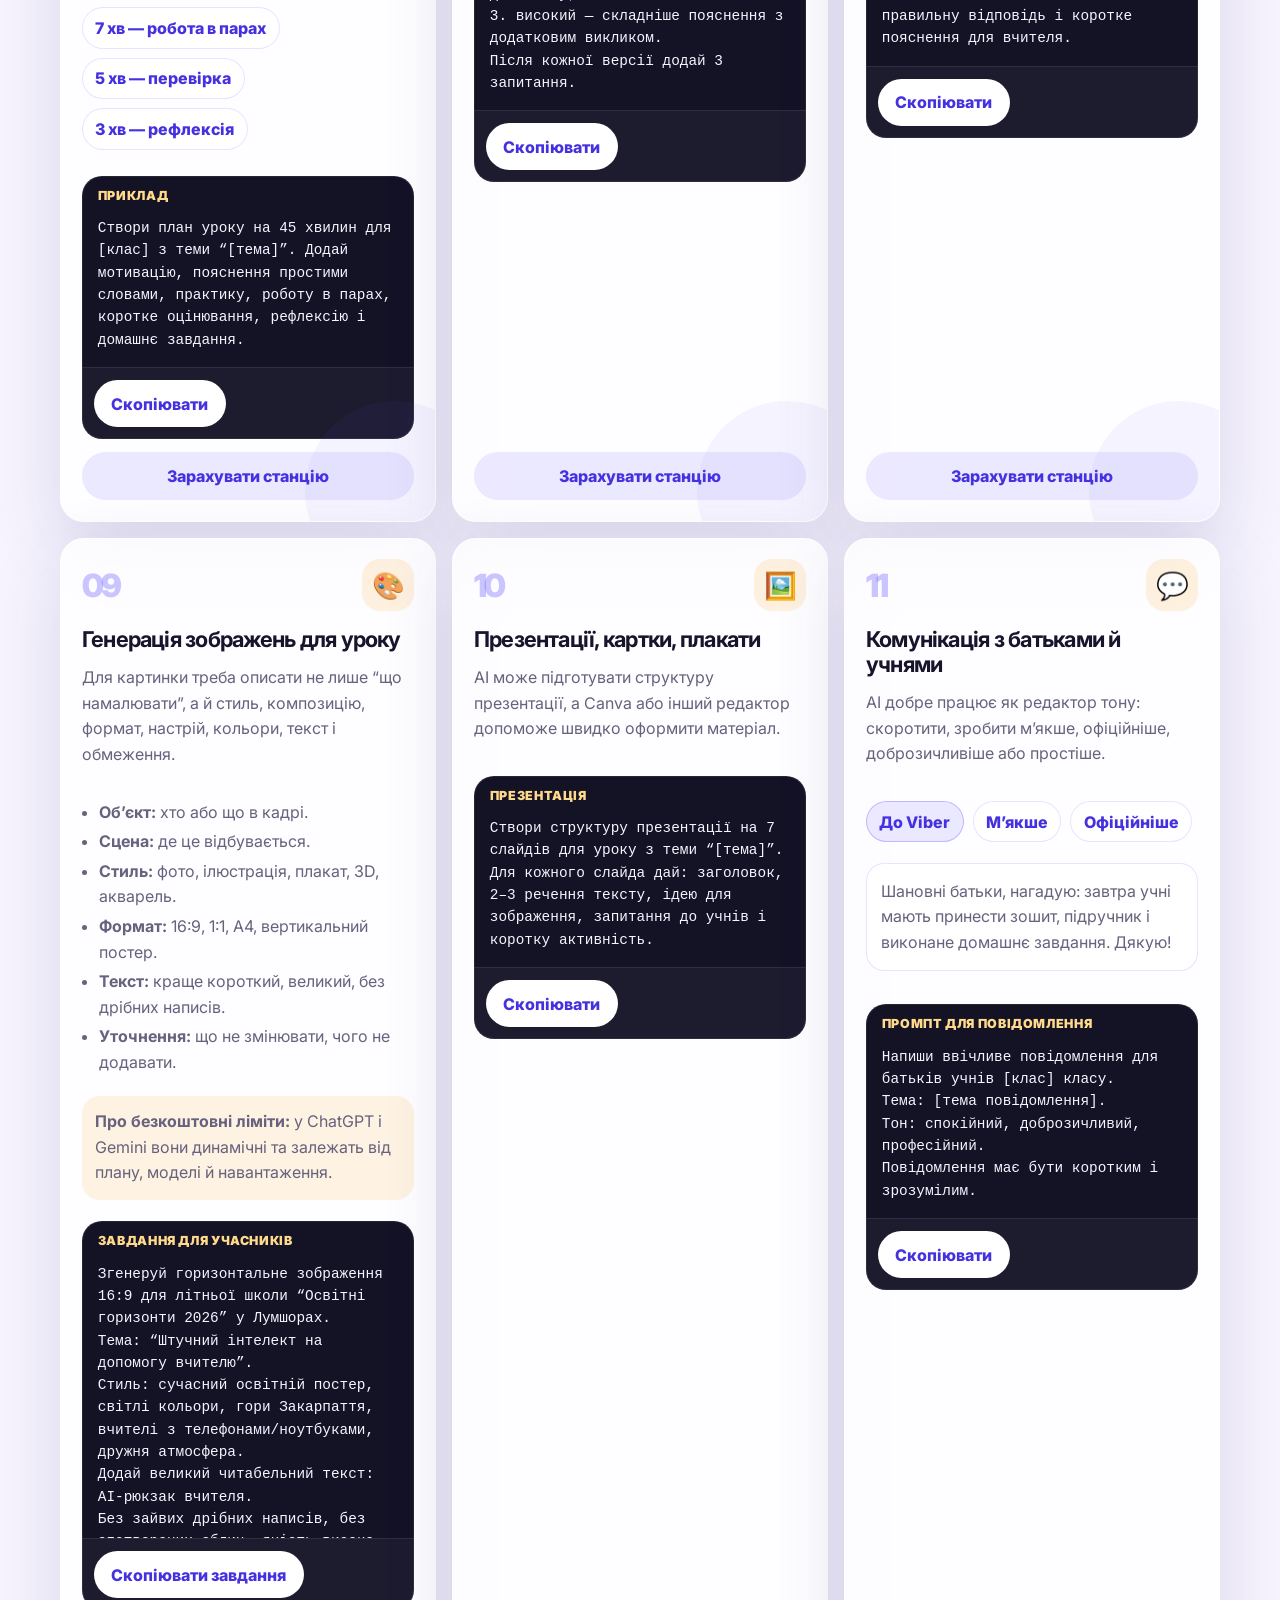
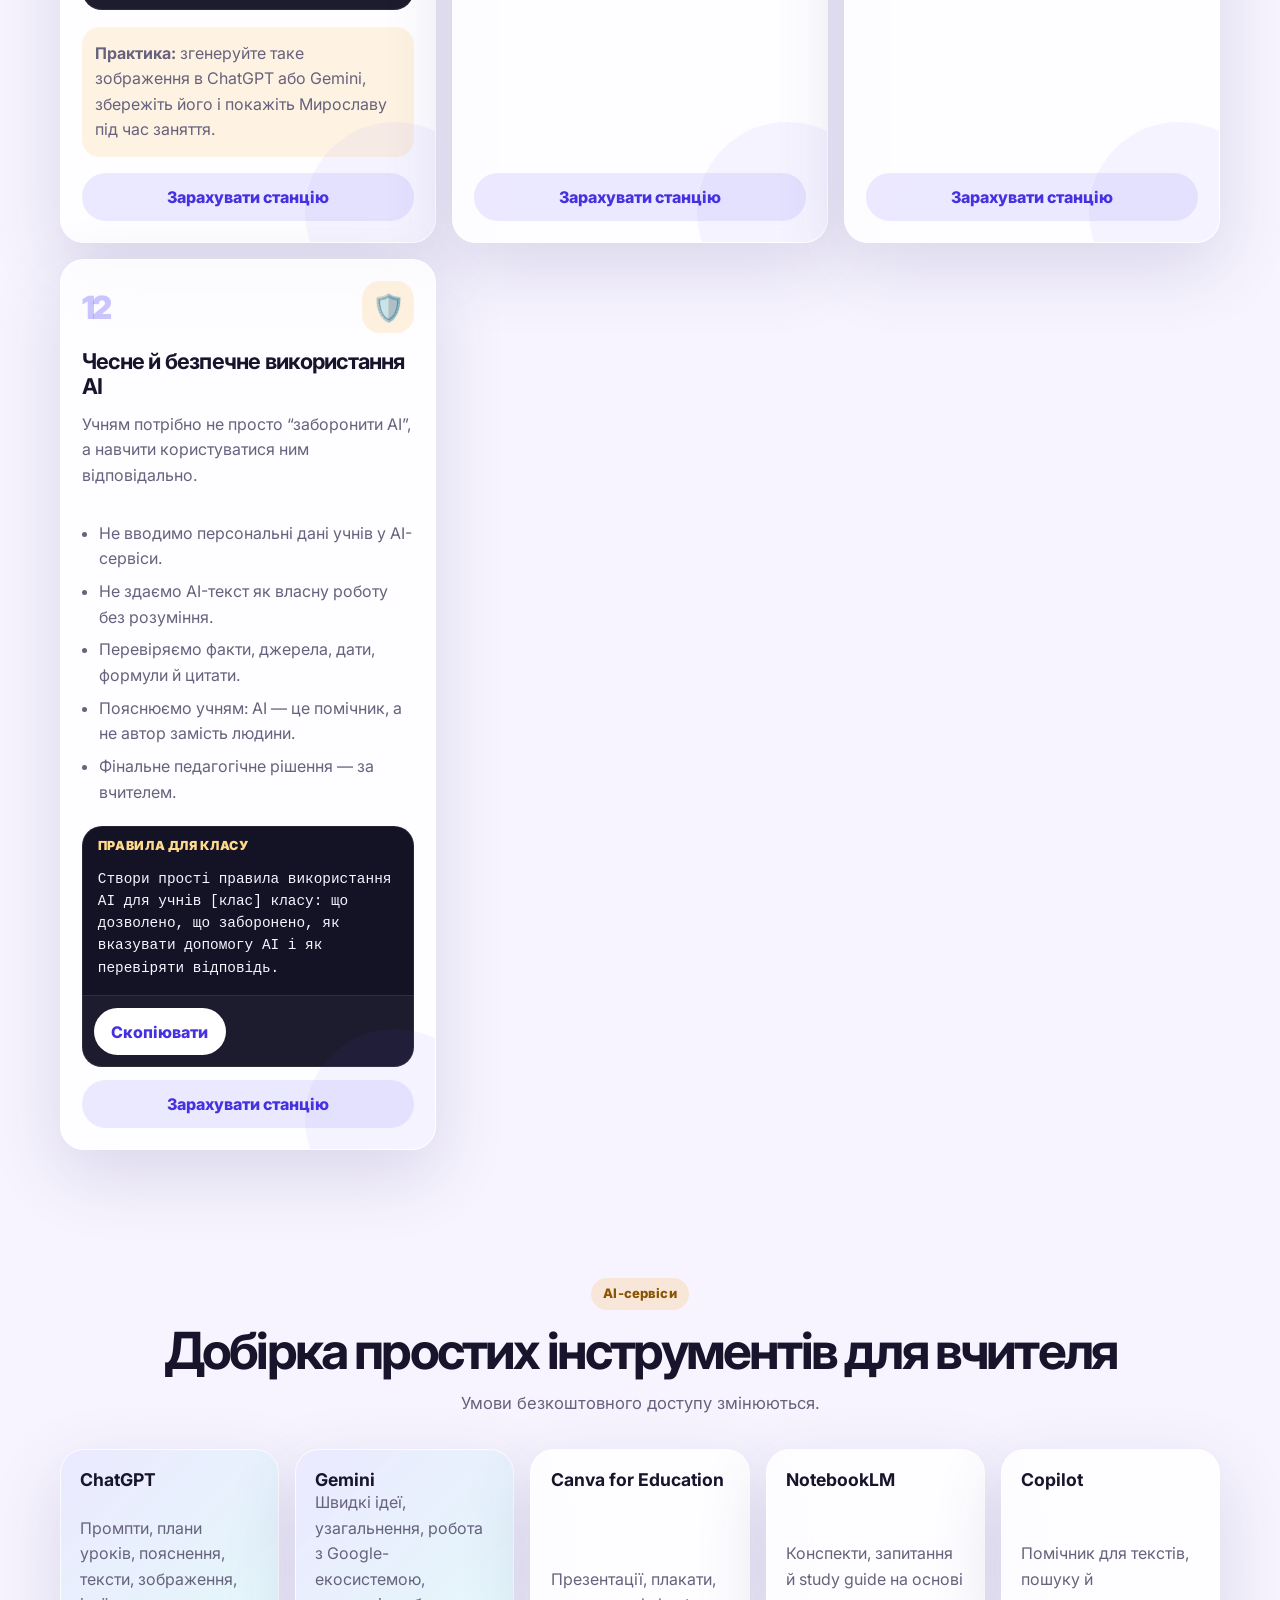
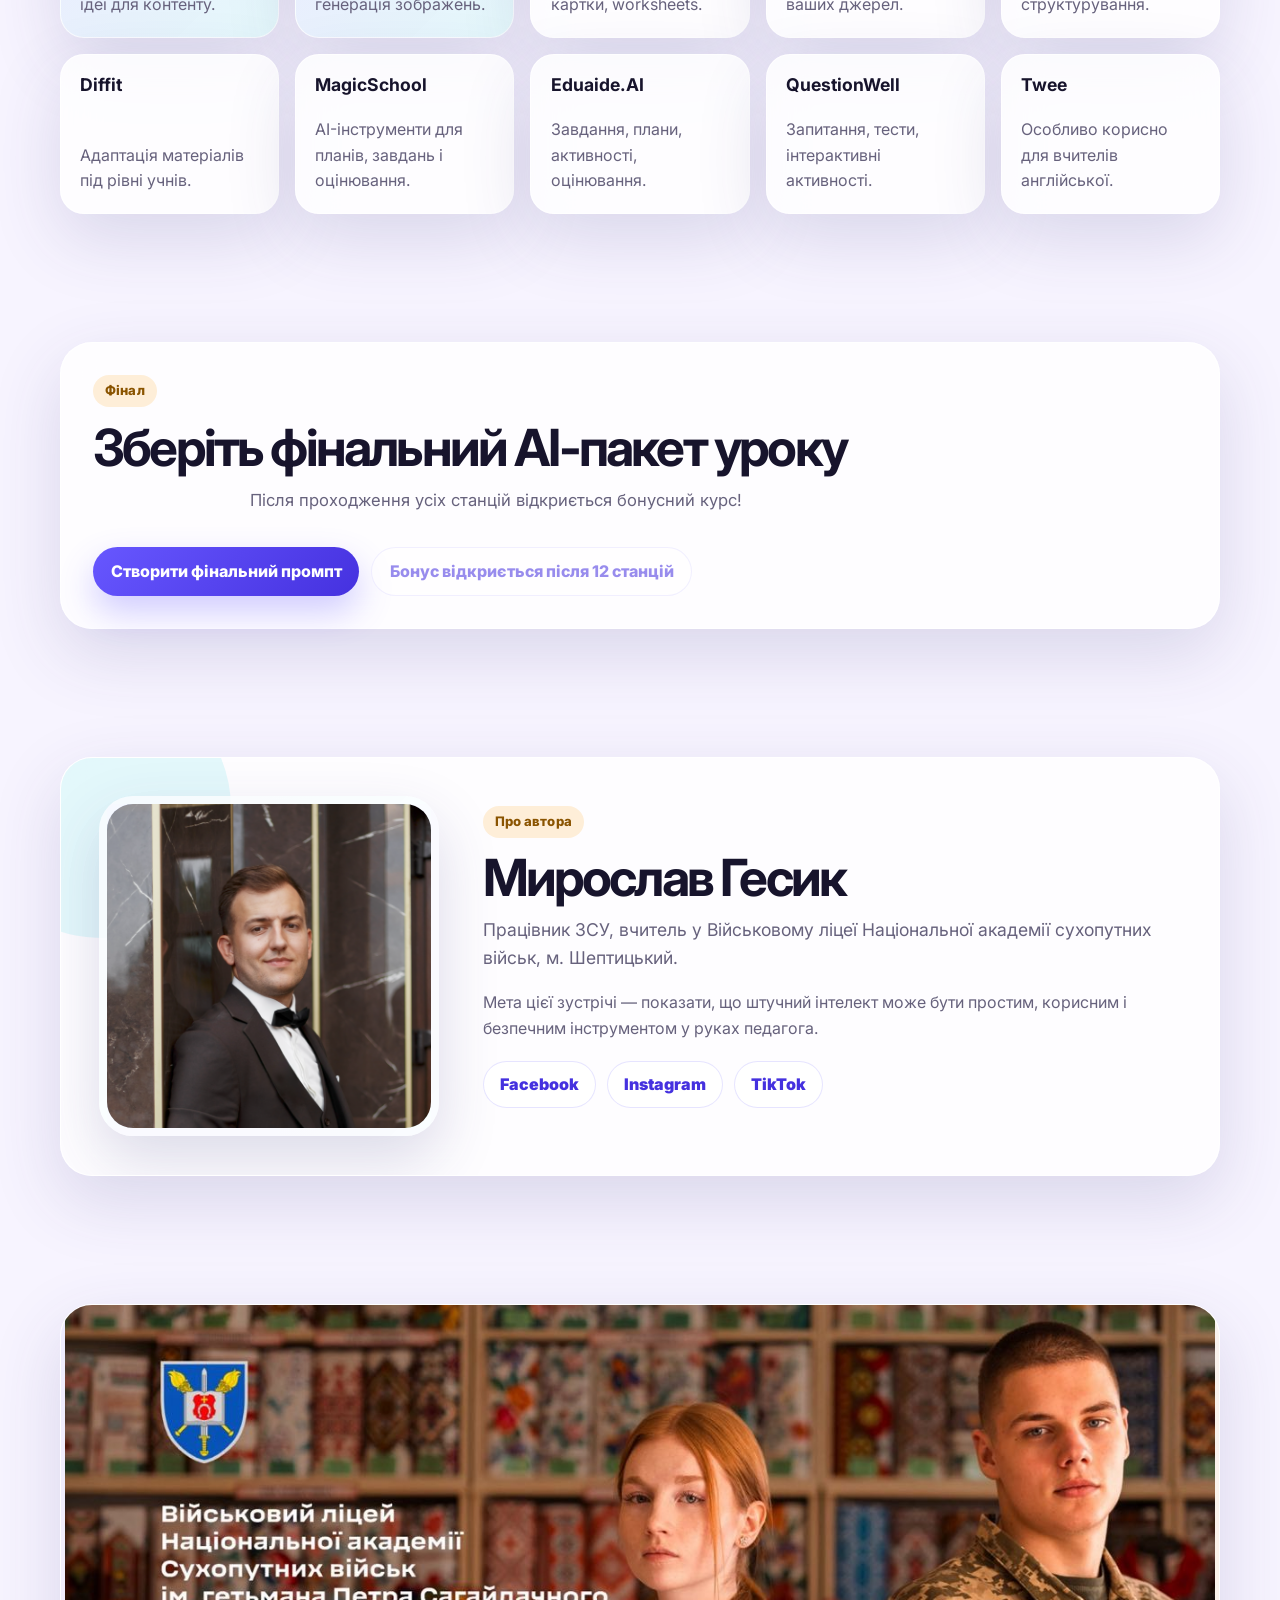
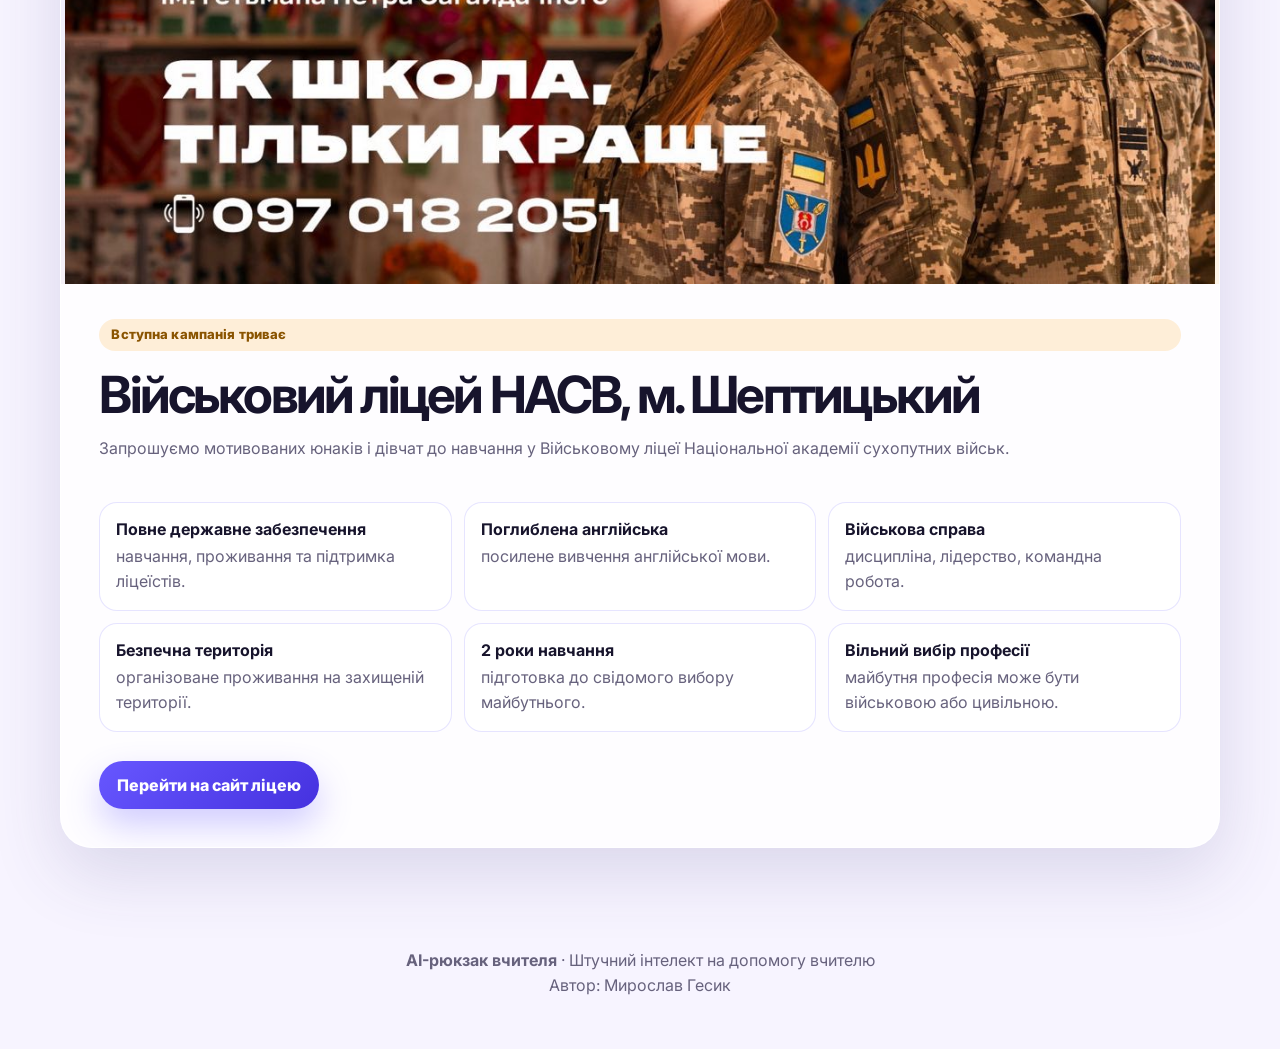
==== commit 2fea8902: "add intro" ====
--- a/index.html
+++ b/index.html
@@ -34,7 +34,7 @@
       <span class="brand-mark">AI</span>
       <span>
         <strong>AI-рюкзак вчителя</strong>
-        <small>Освітні горизонти 2026</small>
+      <!--   <small>Освітні горизонти 2026</small> -->
       </span>
     </a>
     <button class="menu-btn" id="menuBtn" type="button" aria-label="Відкрити меню" aria-expanded="false" aria-controls="mainNav">
@@ -53,7 +53,8 @@
   <main>
     <section class="hero section" id="start">
       <div class="hero-content">
-        <div class="eyebrow">ХІІ Всеукраїнська літня школа · Лумшори · 11–16 липня 2026</div>
+        <div class="eyebrow">Всеукраїнська підготовча серпнева студія до нового навчального року <br> «ВЕКТОР СУЧАСНОЇ ОСВІТИ» 
+</div>
         <h1>Зберіть власний <span>AI-рюкзак</span> для уроків</h1>
         <p class="lead">
           Сьогодні ми не просто говоримо про штучний інтелект. Ми вчимося ставити йому правильні завдання,
@@ -395,11 +396,11 @@
         <div>
           <span class="section-kicker">Фінал</span>
           <h2>Зберіть фінальний AI-пакет уроку</h2>
-          <p>Після проходження станцій відкриється сертифікат і кнопка з бонусним курсом.</p>
+          <p>Після проходження усіх станцій відкриється бонусний курс!</p>
         </div>
         <div class="final-actions">
           <button class="primary-btn" id="makeFinalPromptBtn" type="button">Створити фінальний промпт</button>
-          <button class="secondary-btn" id="certificateBtn" type="button" disabled>Сертифікат відкриється після 12 станцій</button>
+          <button class="secondary-btn" id="certificateBtn" type="button" disabled>Бонус відкриється після 12 станцій</button>
         </div>
         <div class="prompt-box final-prompt hidden" id="finalPromptWrap">
           <div class="prompt-label">Фінальний AI-пакет</div>
@@ -409,7 +410,7 @@
       </div>
     </section>
 
-    <section class="section social-challenge" id="challenge">
+    <!-- <section class="section social-challenge" id="challenge">
       <div class="section-heading compact">
         <span class="section-kicker">Соцмережевий челендж</span>
         <h2>Пост у Facebook або Instagram для участі в розіграші</h2>
@@ -439,7 +440,7 @@
           <div class="prompt-actions"><button class="copy-btn" type="button" data-copy-target="socialPostText">Скопіювати текст поста</button></div>
         </div>
       </div>
-    </section>
+    </section> -->
 
     <section class="section about-section" id="about">
       <div class="about-card">
@@ -487,15 +488,15 @@
 
   <footer class="site-footer">
     <p><strong>AI-рюкзак вчителя</strong> · Штучний інтелект на допомогу вчителю</p>
-    <p>Автор: Мирослав Гесик · #ОсвітніГоризонти2026</p>
+    <p>Автор: Мирослав Гесик  <!-- #ОсвітніГоризонти2026 --></p>
   </footer>
 
   <dialog class="certificate-dialog" id="certificateDialog">
     <button class="close-dialog" id="closeDialogBtn" type="button" aria-label="Закрити">×</button>
-    <h2>Вітаємо! Сертифікат відкрито 🎉</h2>
-    <canvas id="certificateCanvas" width="1400" height="990" aria-label="Сертифікат учасника"></canvas>
+    <h2>Вітаємо! Бонус відкрито 🎉</h2>
+    <!-- <canvas id="certificateCanvas" width="1400" height="990" aria-label="Сертифікат учасника"></canvas> -->
     <div class="dialog-actions">
-      <button class="primary-btn" id="downloadCertificateBtn" type="button">Завантажити PNG</button>
+      <!-- <button class="primary-btn" id="downloadCertificateBtn" type="button">Завантажити PNG</button> -->
       <a class="secondary-btn" id="bonusCourseLink" href="#" target="_blank" rel="noopener">Перейти до бонусного курсу</a>
     </div>
     
--- a/style.css
+++ b/style.css
@@ -431,3 +431,142 @@
   .author-photo, .author-chip { width: min(100%, 210px); }
   .brand strong { font-size: 0.88rem; }
 }
+
+    /* ===== ДОДАТКОВІ СТИЛІ ДЛЯ INTRO ===== */
+    /* Використовуємо ті самі змінні, що й в style.css */
+    .intro-page {
+      background: radial-gradient(circle at bottom left, #fff1c7 0, transparent 40%),
+                  radial-gradient(circle at top right, #dff9ff 0, transparent 40%), var(--bg);
+    }
+    .intro-hero {
+      display: grid;
+      grid-template-columns: 1fr 1fr;
+      gap: 2.5rem;
+      align-items: center;
+      padding: 2rem 0 1rem;
+    }
+    .intro-hero-content h1 {
+      font-size: clamp(2.6rem, 6vw, 4.8rem);
+      letter-spacing: -0.06em;
+      line-height: 1.05;
+      margin-bottom: 1.5rem;
+    }
+    .intro-hero-content h1 span {
+      color: var(--primary);
+      position: relative;
+    }
+    .intro-hero-content h1 span::after {
+      content: "";
+      position: absolute;
+      left: 0.05em;
+      right: 0.02em;
+      bottom: 0.06em;
+      height: 0.12em;
+      border-radius: 999px;
+      background: rgba(255, 184, 77, 0.55);
+      z-index: -1;
+    }
+    .intro-hero-image {
+      border-radius: var(--radius-xl);
+      overflow: hidden;
+      box-shadow: var(--shadow);
+      background: var(--surface);
+      aspect-ratio: 4/3;
+      display: flex;
+      align-items: center;
+      justify-content: center;
+      font-size: 1.2rem;
+      color: var(--muted);
+      border: 1px solid var(--border);
+    }
+    .intro-hero-image img {
+      width: 100%;
+      height: 100%;
+      object-fit: cover;
+    }
+    .intro-section {
+      max-width: 900px;
+      margin: 0 auto 3rem;
+      padding: 0 1rem;
+    }
+    .intro-section h2 {
+      font-size: clamp(1.8rem, 3.5vw, 2.8rem);
+      letter-spacing: -0.04em;
+      line-height: 1.1;
+      margin-top: 2rem;
+      margin-bottom: 1rem;
+    }
+    .intro-section h2 .accent {
+      color: var(--primary);
+    }
+    .intro-section p {
+      font-size: 1.12rem;
+      line-height: 1.8;
+      color: var(--muted);
+      margin-bottom: 1.2rem;
+    }
+    .intro-section ul, .intro-section ol {
+      padding-left: 1.5rem;
+      color: var(--muted);
+      font-size: 1.1rem;
+      line-height: 1.8;
+    }
+    .intro-section ul li, .intro-section ol li {
+      margin-bottom: 0.5rem;
+    }
+    .intro-highlight {
+      background: rgba(103, 87, 255, 0.07);
+      border-left: 5px solid var(--primary);
+      padding: 1.2rem 1.8rem;
+      border-radius: 0 var(--radius-md) var(--radius-md) 0;
+      margin: 1.8rem 0;
+    }
+    .intro-highlight strong {
+      color: var(--primary-dark);
+    }
+    .intro-grid-2 {
+      display: grid;
+      grid-template-columns: 1fr 1fr;
+      gap: 1.5rem;
+      margin: 1.5rem 0;
+    }
+    .intro-grid-2 > div {
+      background: var(--surface);
+      border-radius: var(--radius-lg);
+      padding: 1.5rem;
+      border: 1px solid var(--border);
+      box-shadow: var(--shadow-soft);
+    }
+    .intro-grid-2 h3 {
+      margin-top: 0;
+      font-size: 1.3rem;
+    }
+    .intro-cta {
+      text-align: center;
+      margin: 3rem 0 2rem;
+    }
+    .intro-cta .primary-btn {
+      font-size: 1.2rem;
+      padding: 0.9rem 2.5rem;
+    }
+    .intro-footer-note {
+      text-align: center;
+      color: var(--muted);
+      font-size: 0.95rem;
+      margin-top: 2rem;
+      border-top: 1px solid var(--border);
+      padding-top: 2rem;
+    }
+    @media (max-width: 760px) {
+      .intro-hero {
+        grid-template-columns: 1fr;
+        gap: 1.5rem;
+        padding-top: 1rem;
+      }
+      .intro-hero-image {
+        aspect-ratio: 16/9;
+      }
+      .intro-grid-2 {
+        grid-template-columns: 1fr;
+      }
+    }
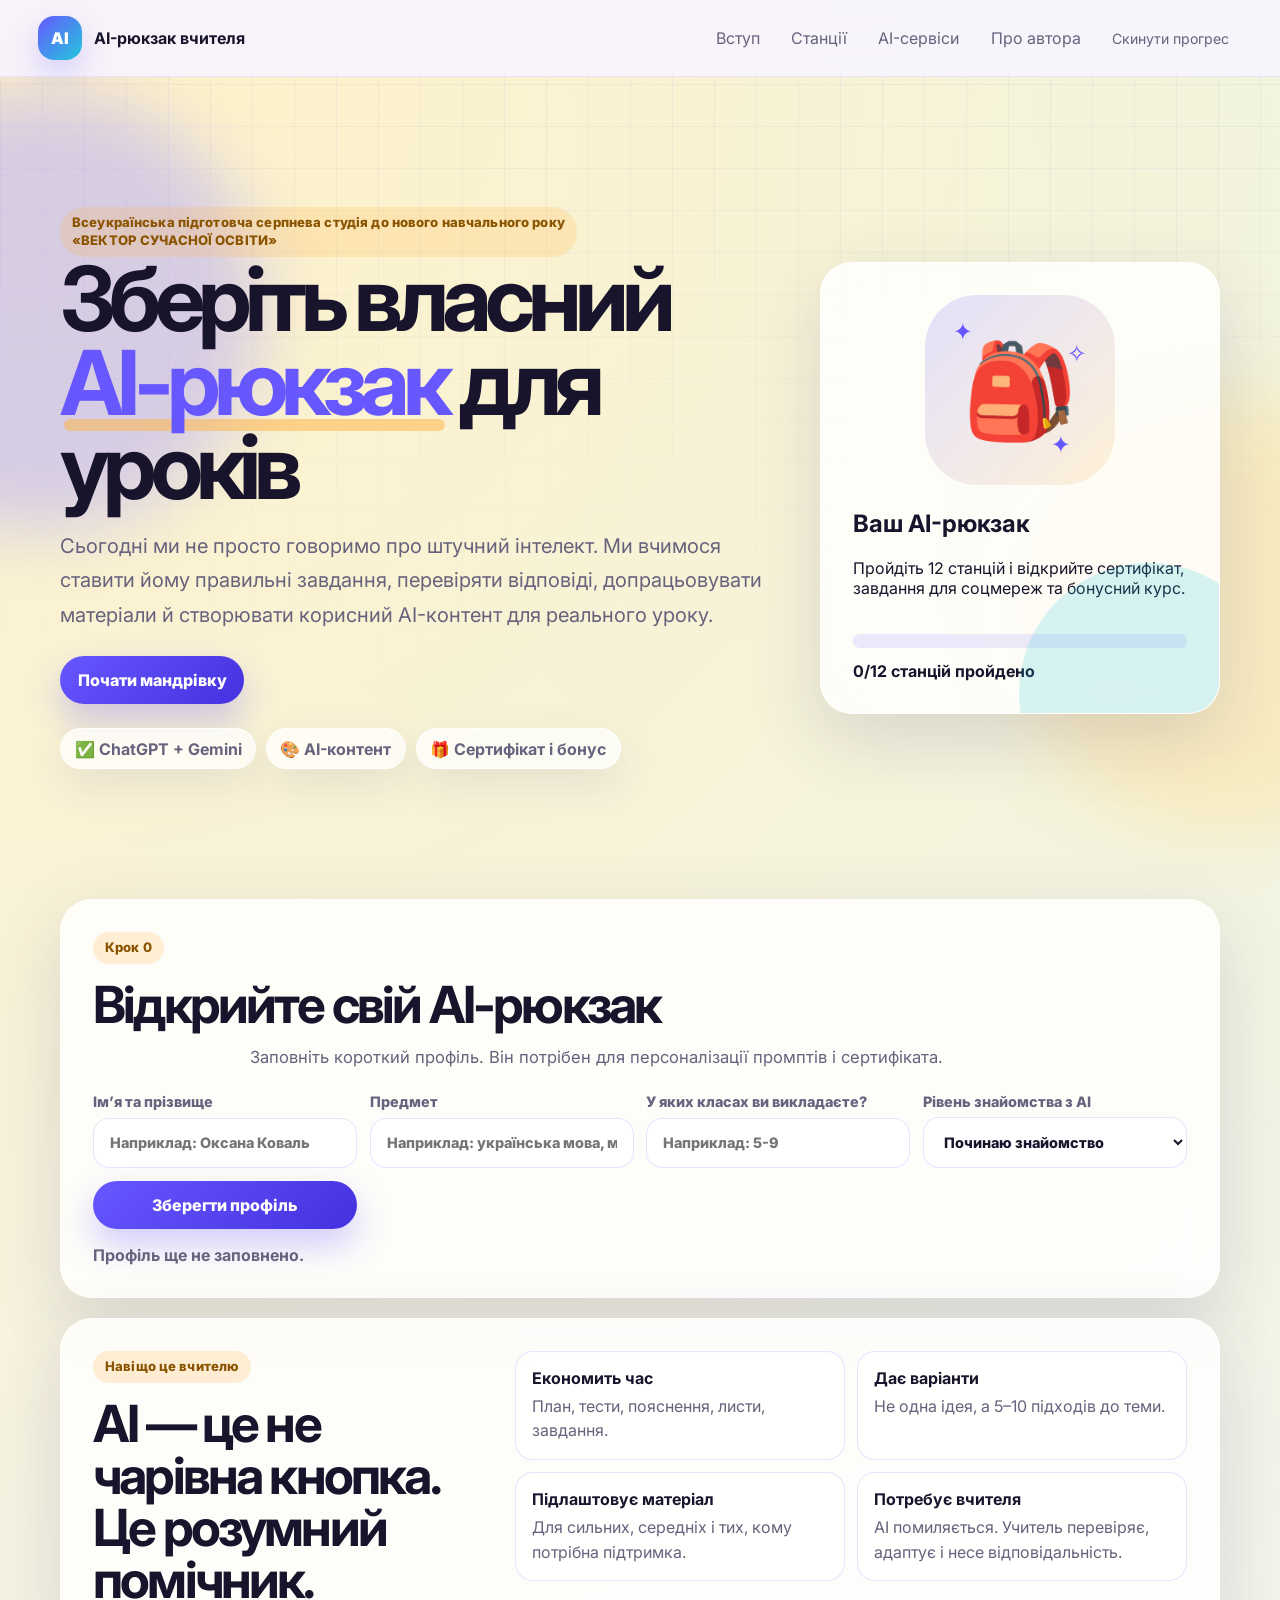
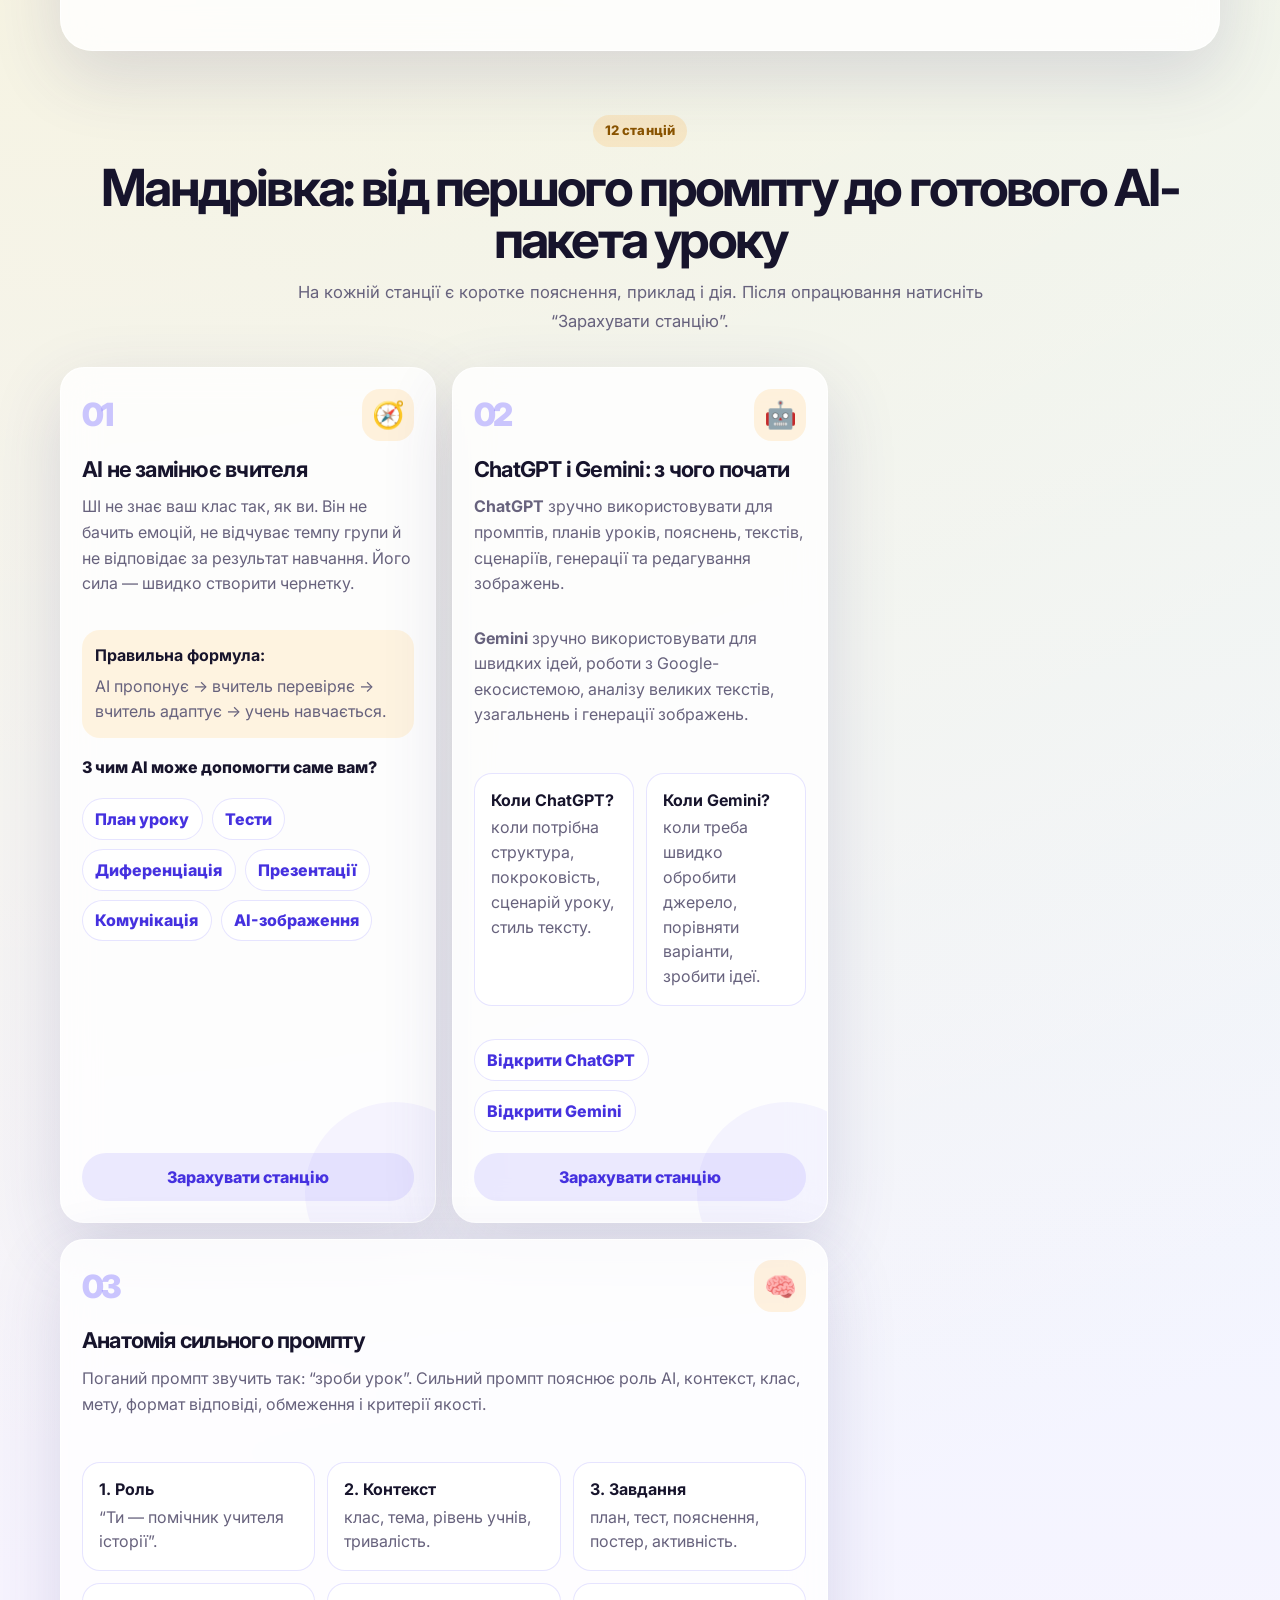
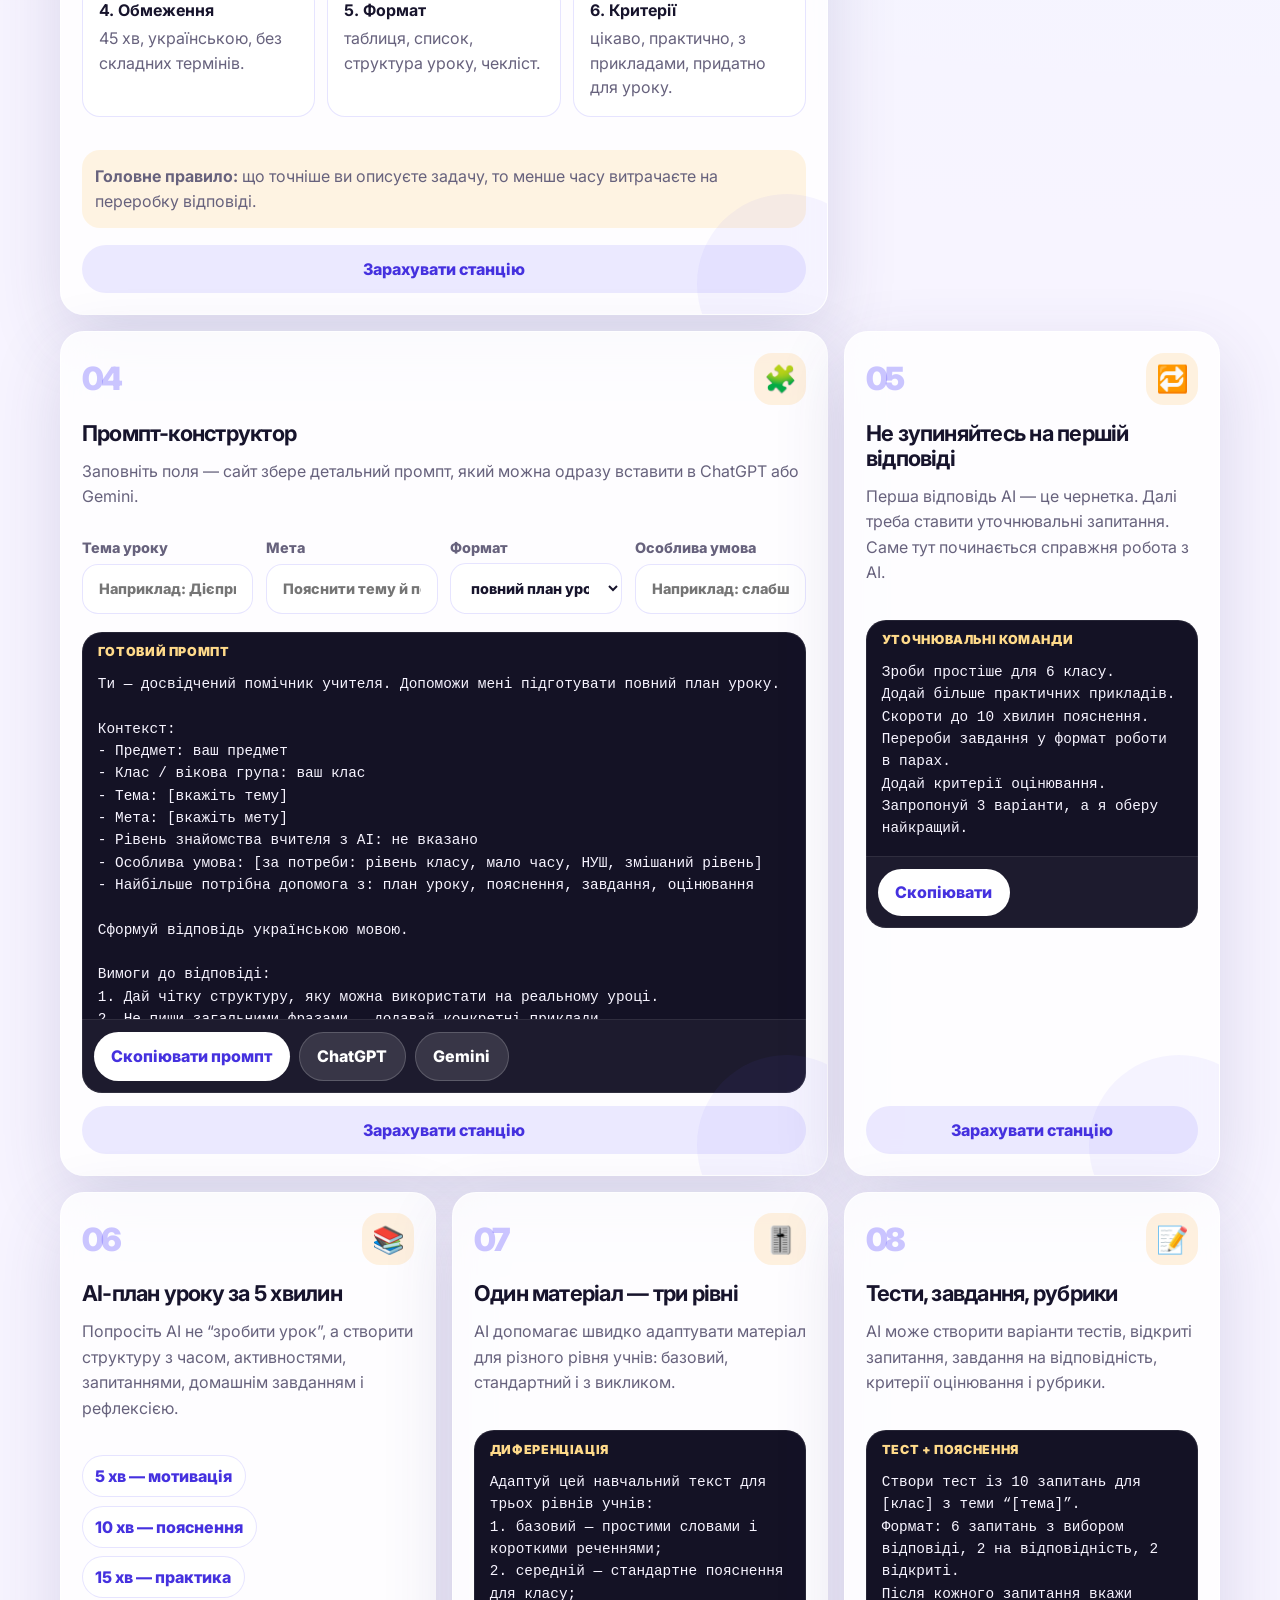
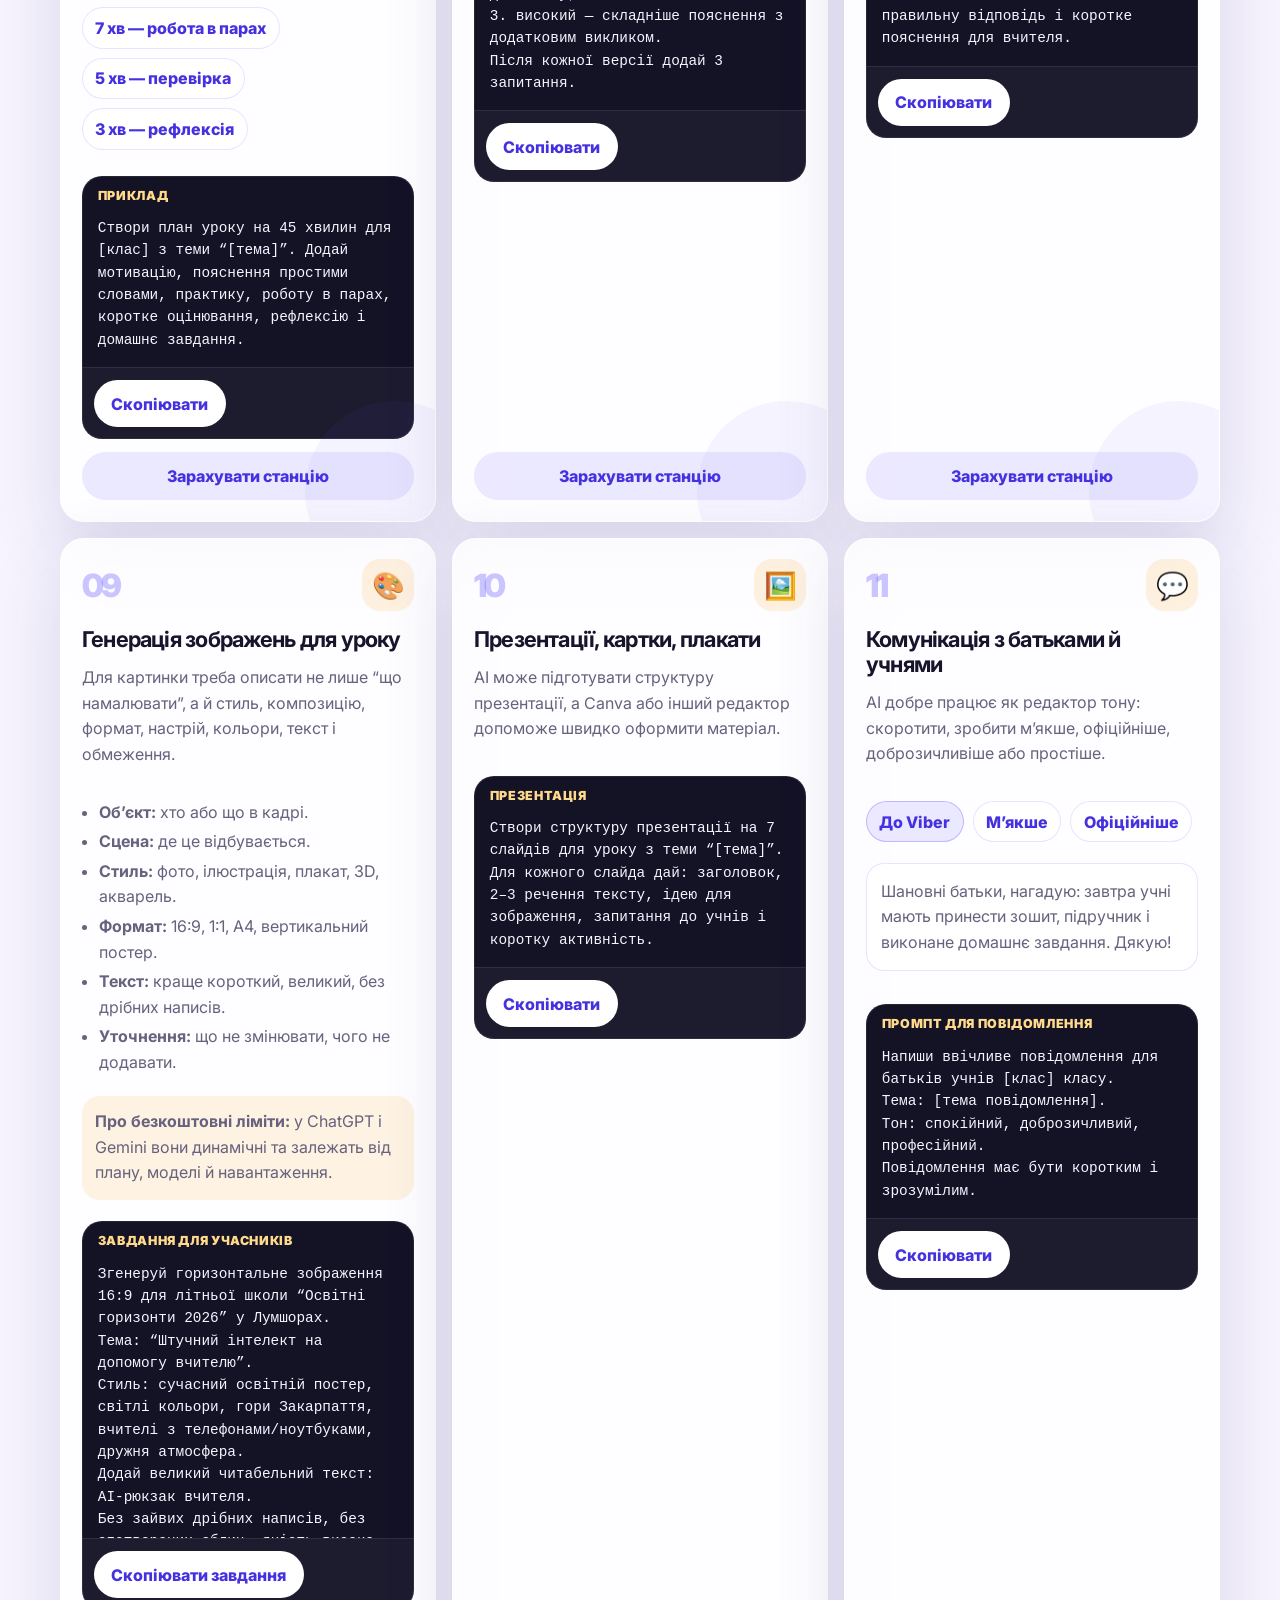
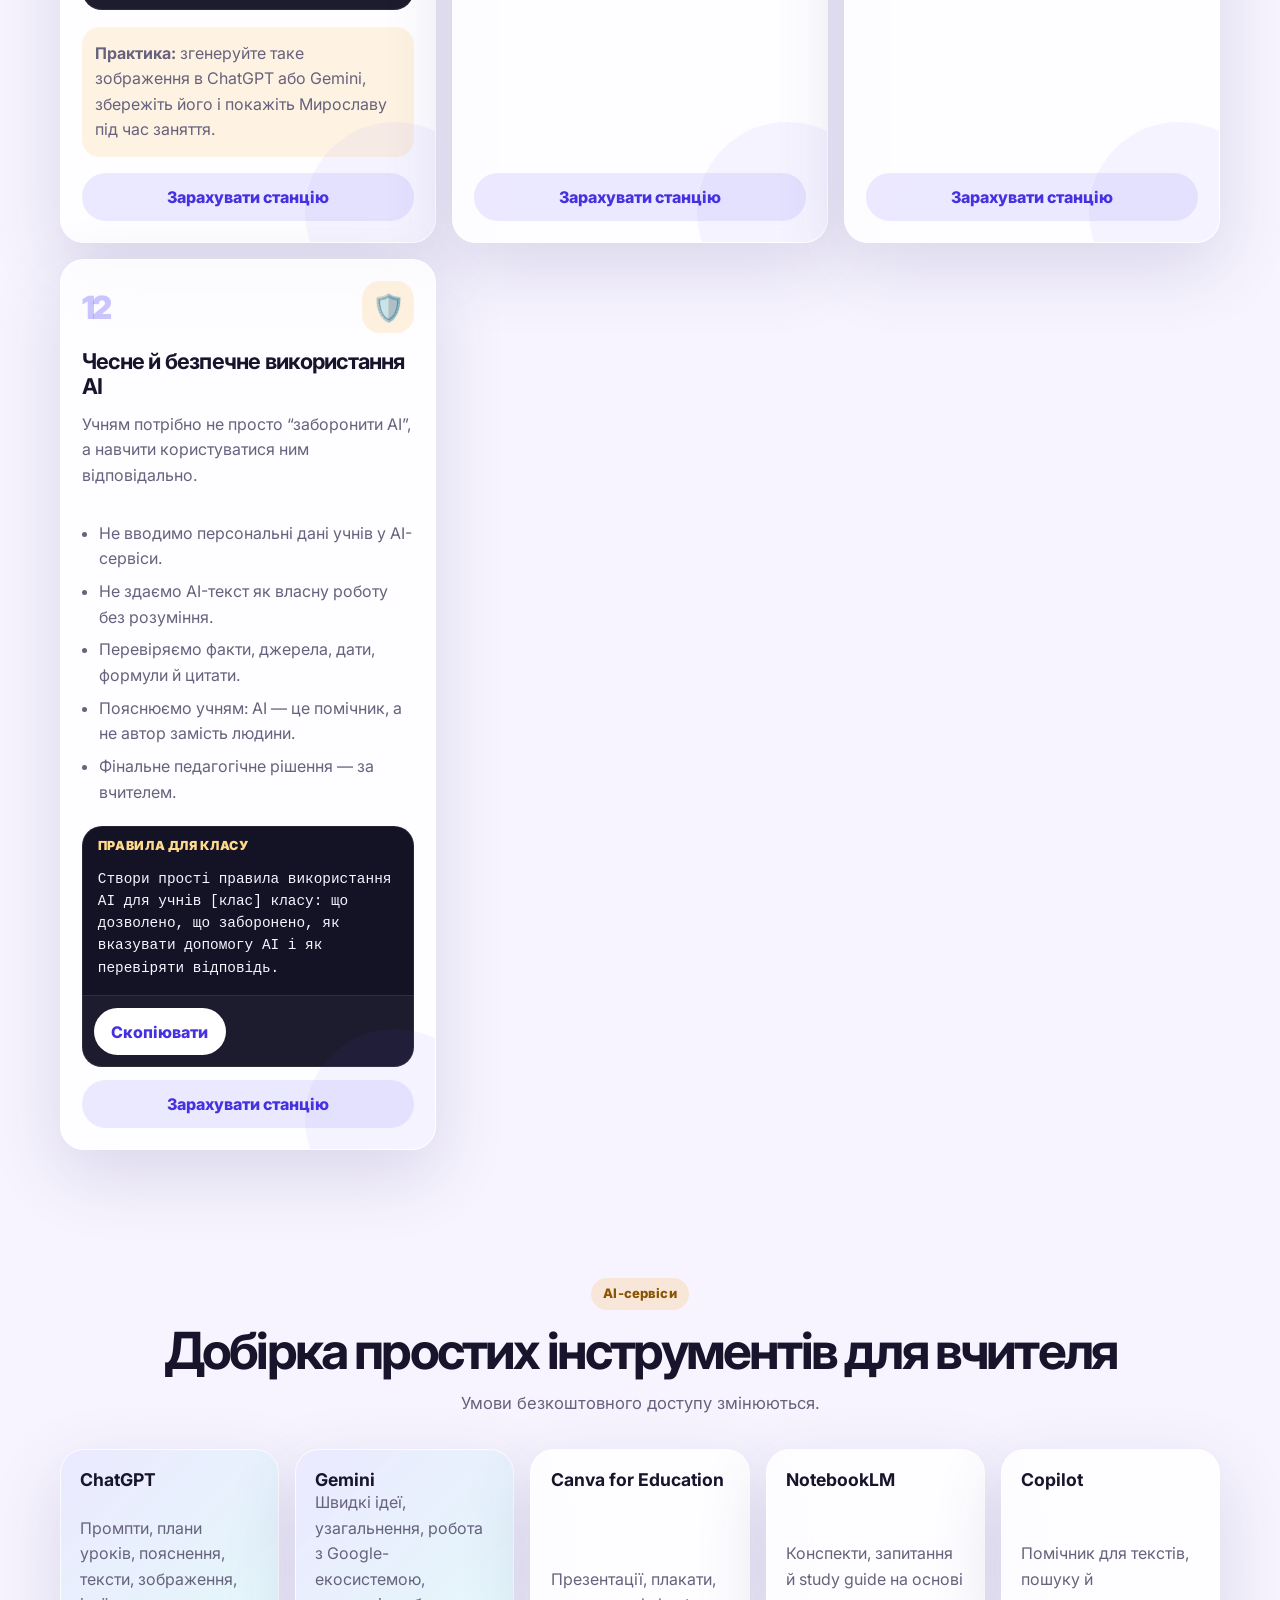
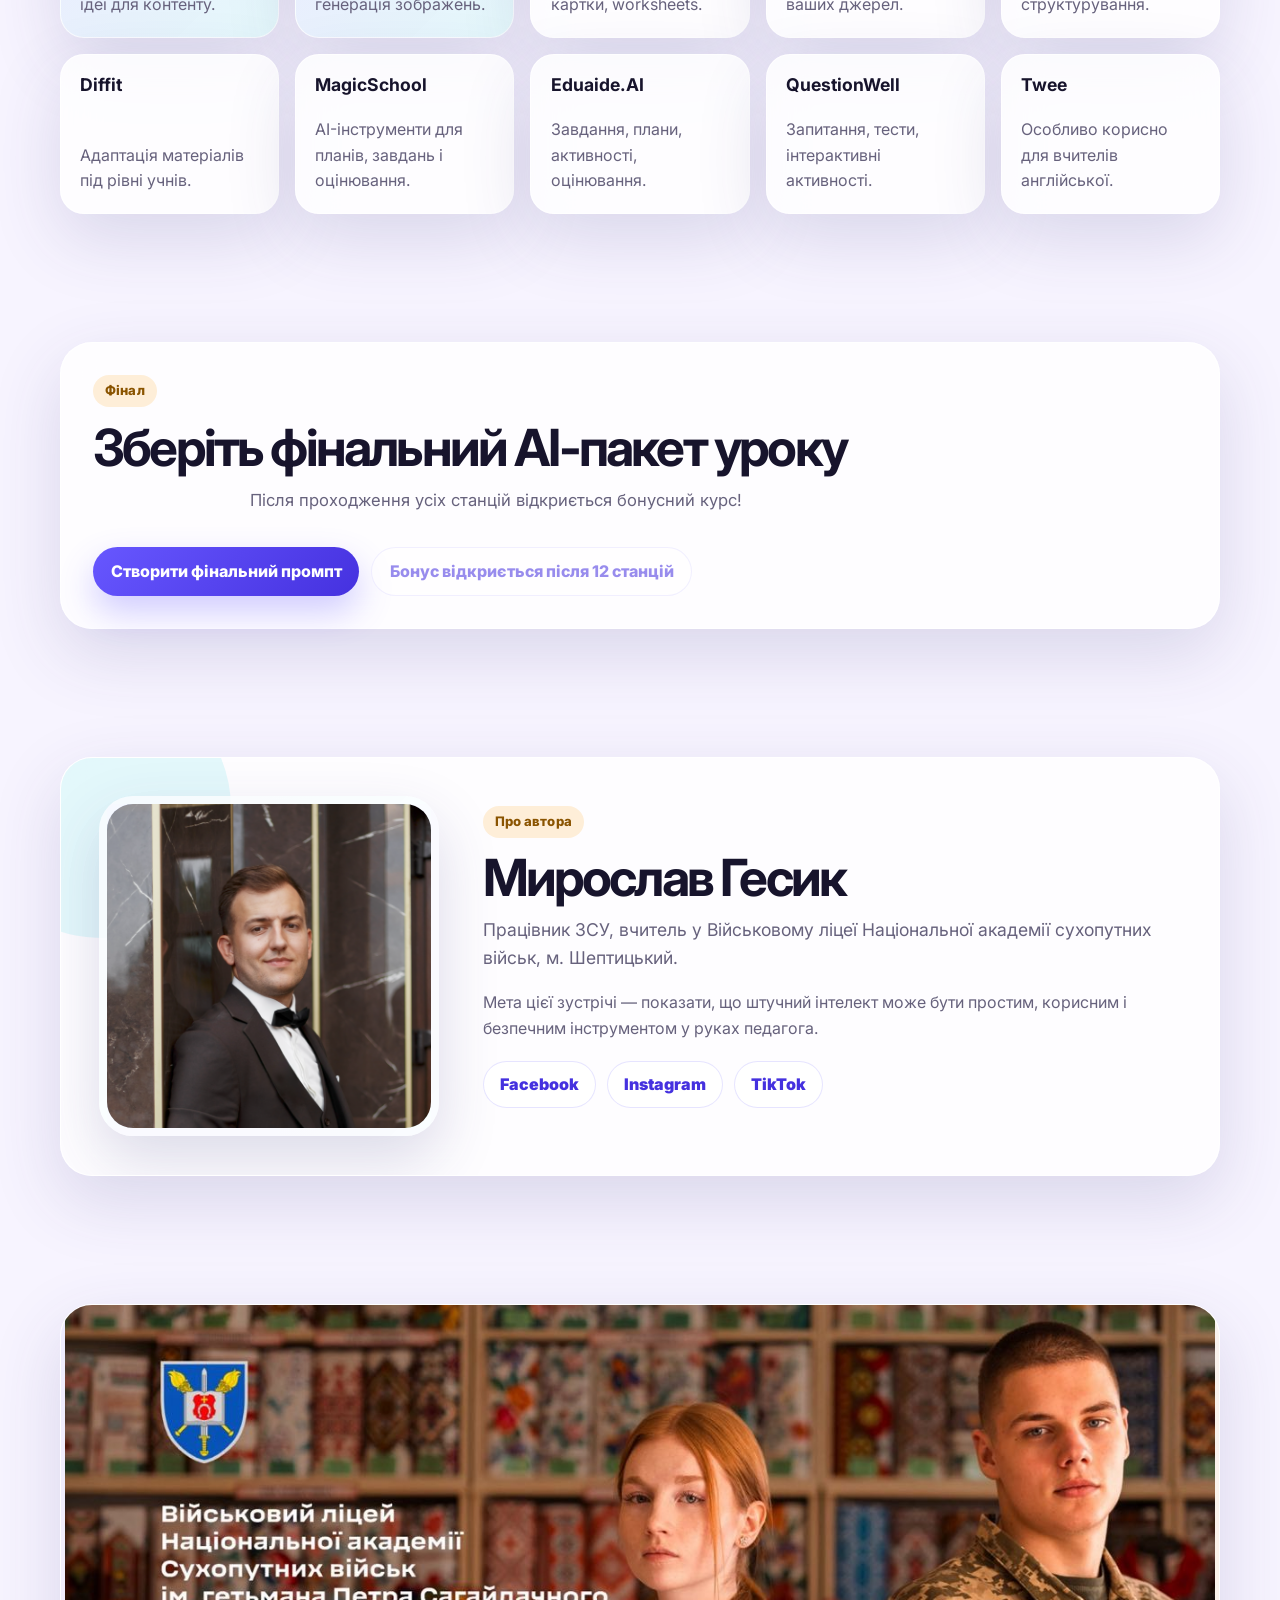
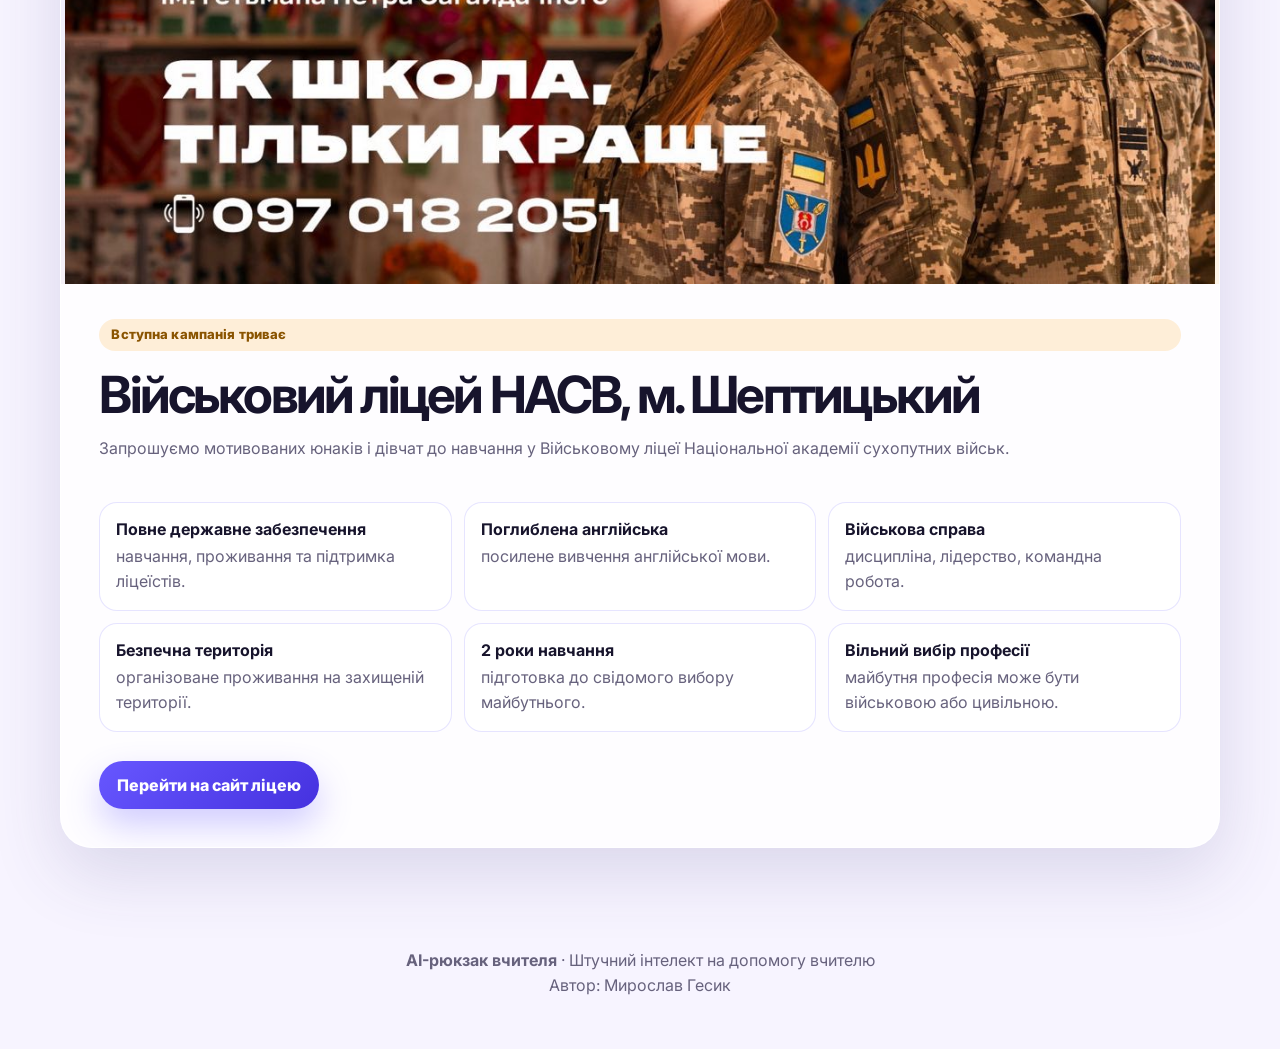
==== commit 2a8afe57: "виправив силку" ====
--- a/index.html
+++ b/index.html
@@ -41,10 +41,10 @@
       <span class="menu-icon" aria-hidden="true"><span></span><span></span><span></span></span>
     </button>
     <nav class="nav" id="mainNav">
-      <a href="#start">Старт</a>
+      <a href="intro.html">Вступ</a>
       <a href="#stations">Станції</a>
       <a href="#tools">AI-сервіси</a>
-      <a href="#final">Фінал</a>
+      <!-- <a href="#final">Фінал</a> -->
       <a href="#about">Про автора</a>
       <button class="ghost-btn small" id="resetBtn" type="button">Скинути прогрес</button>
     </nav>
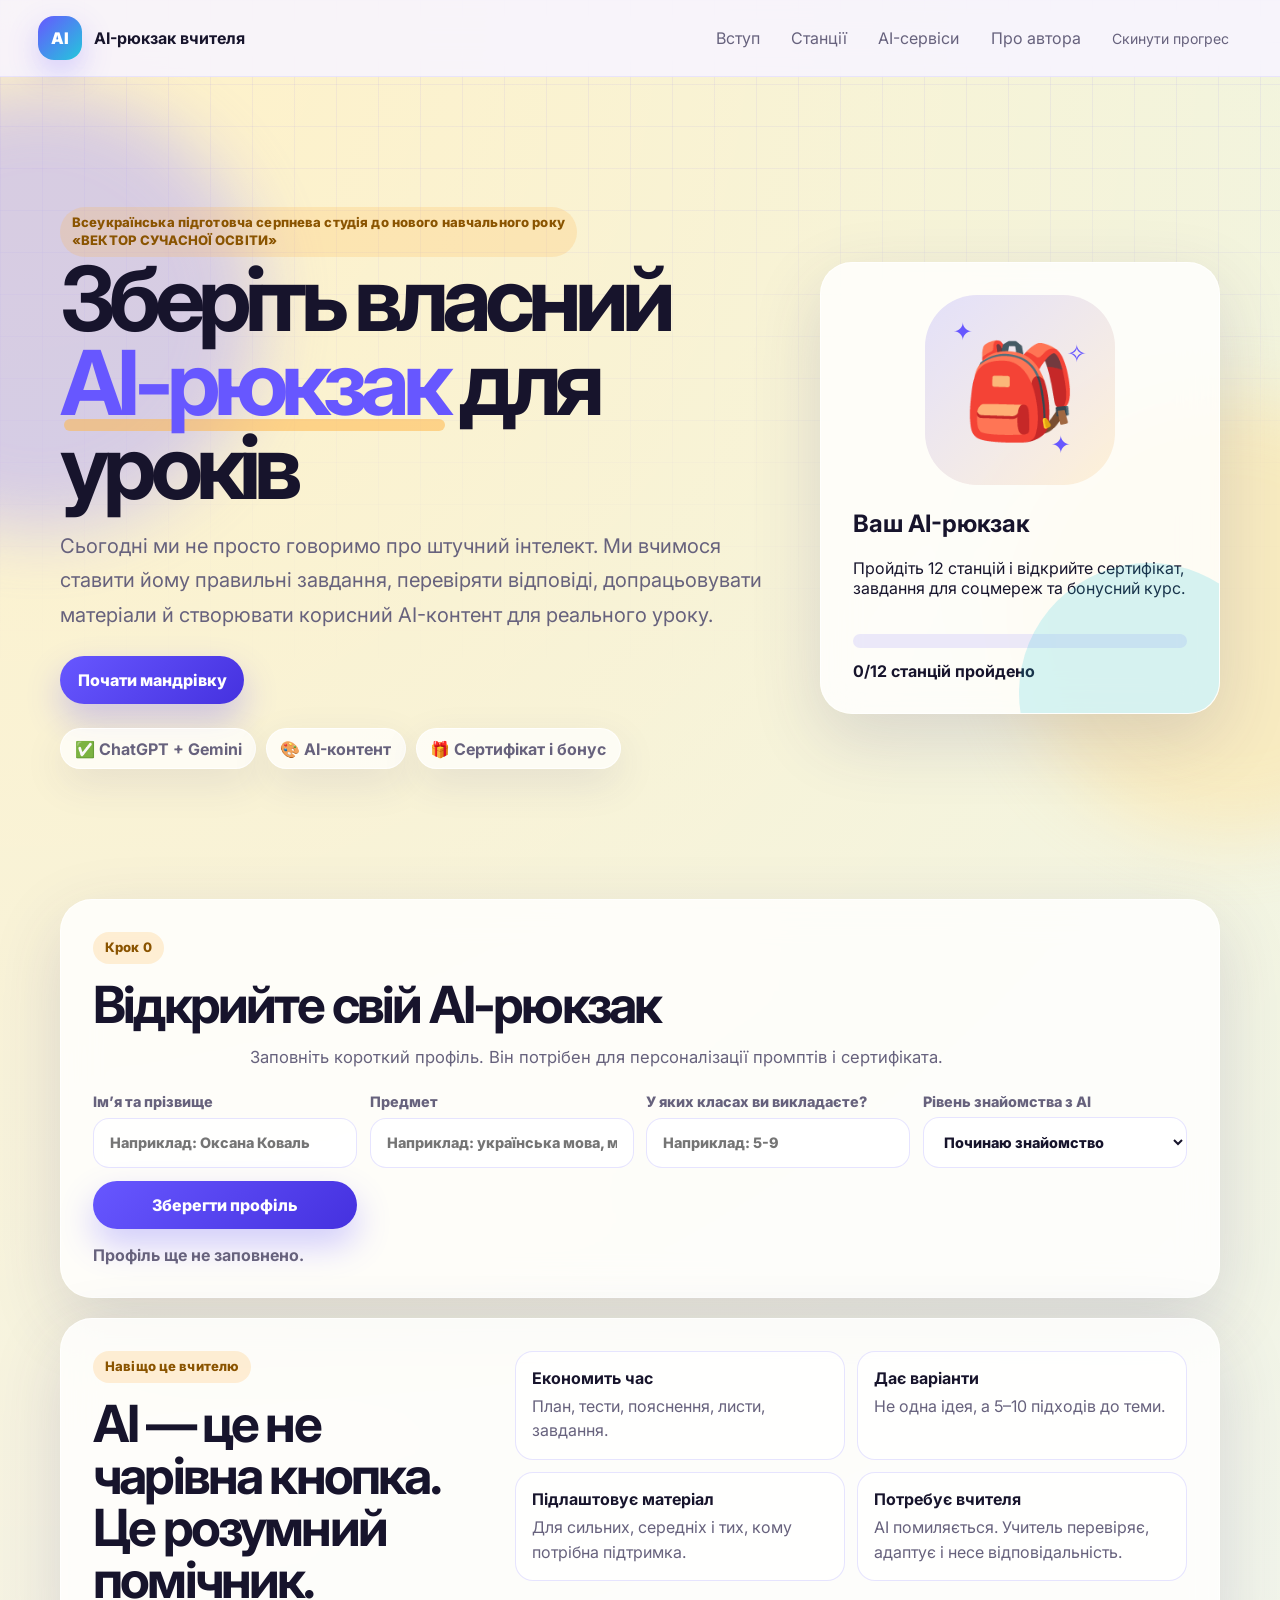
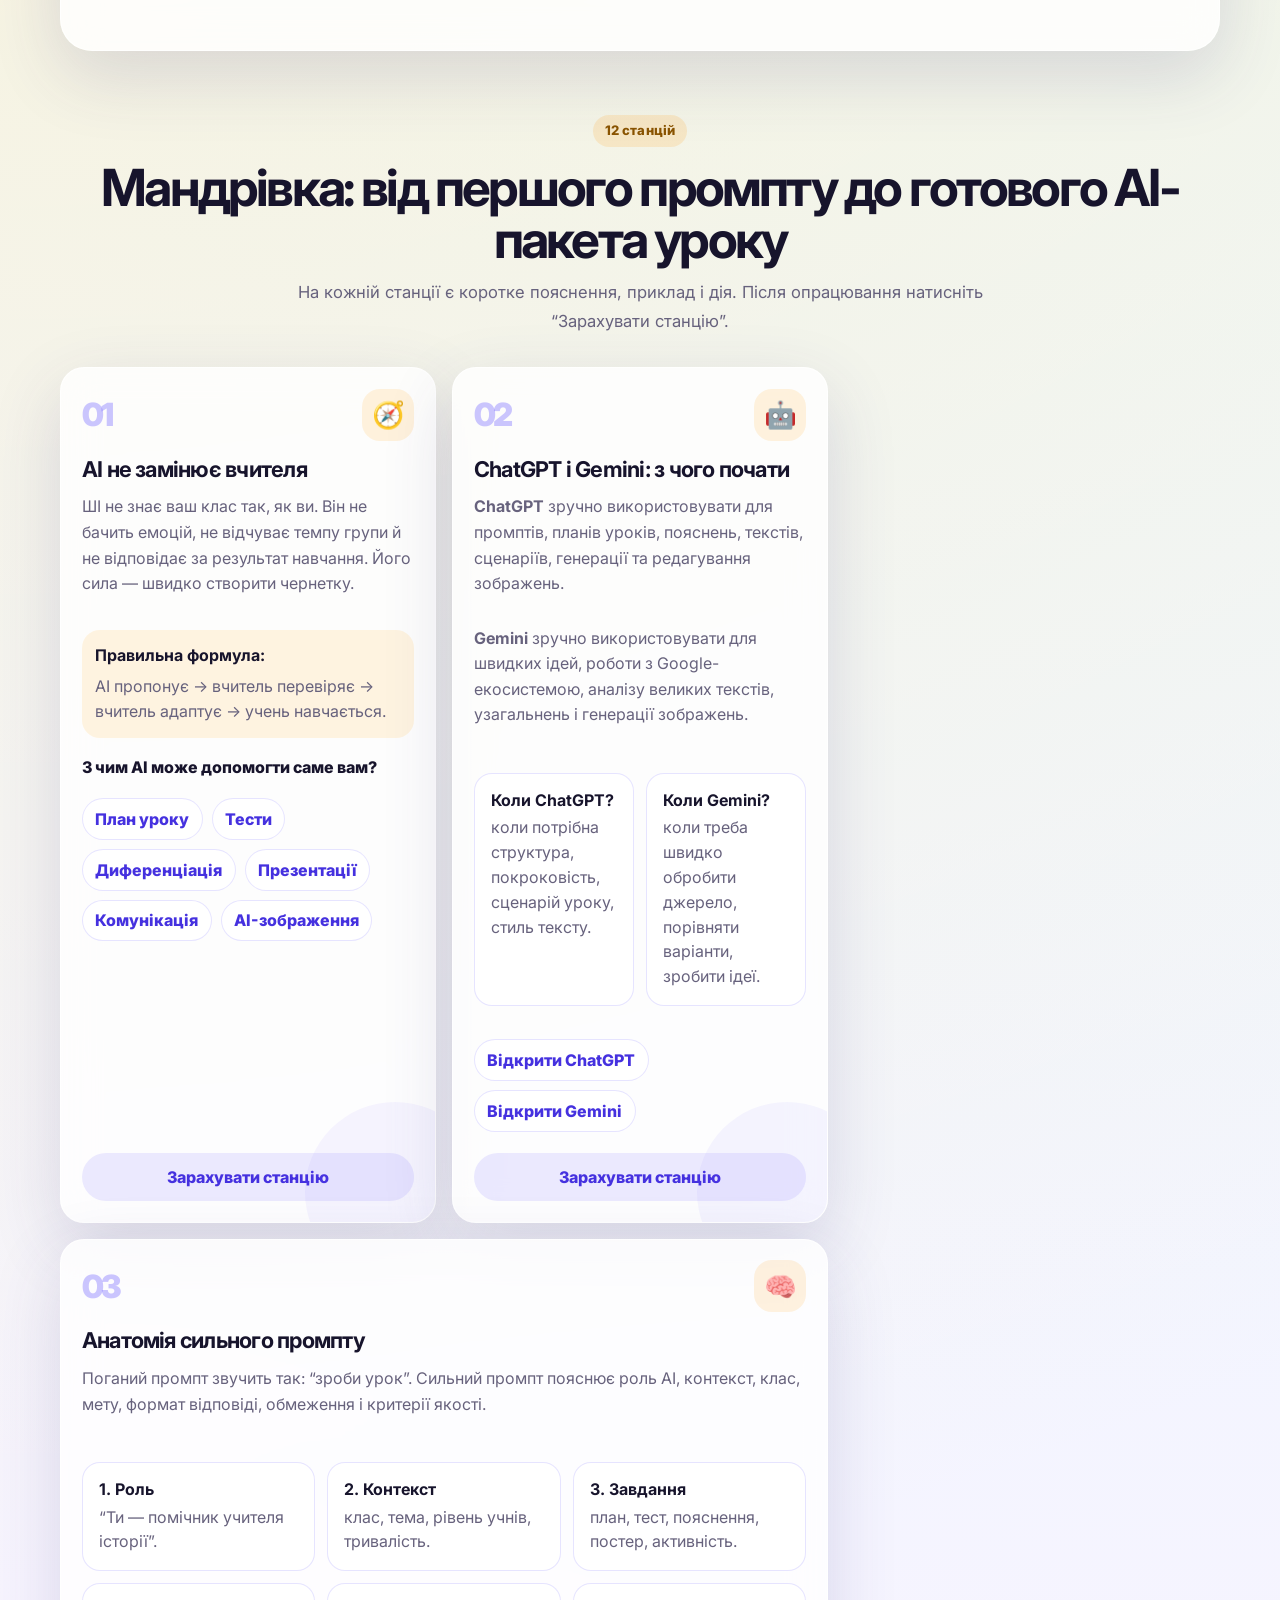
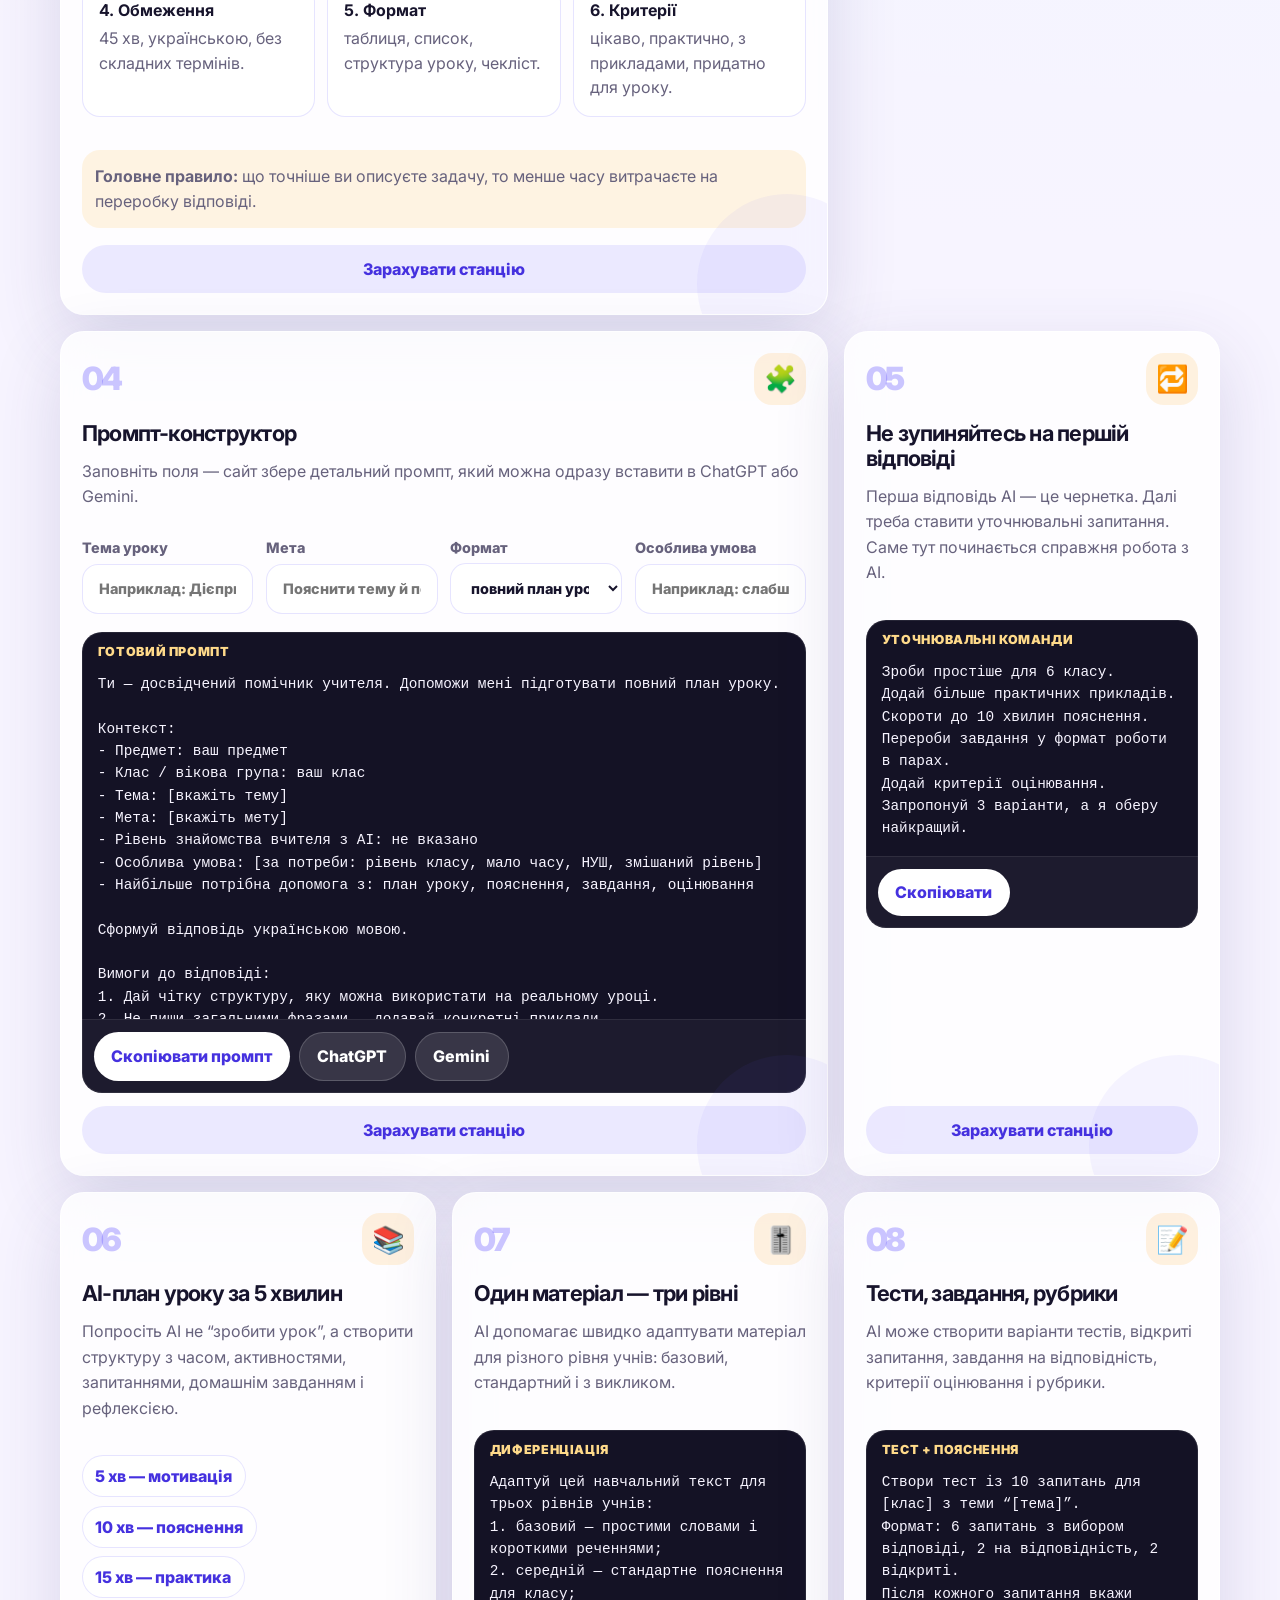
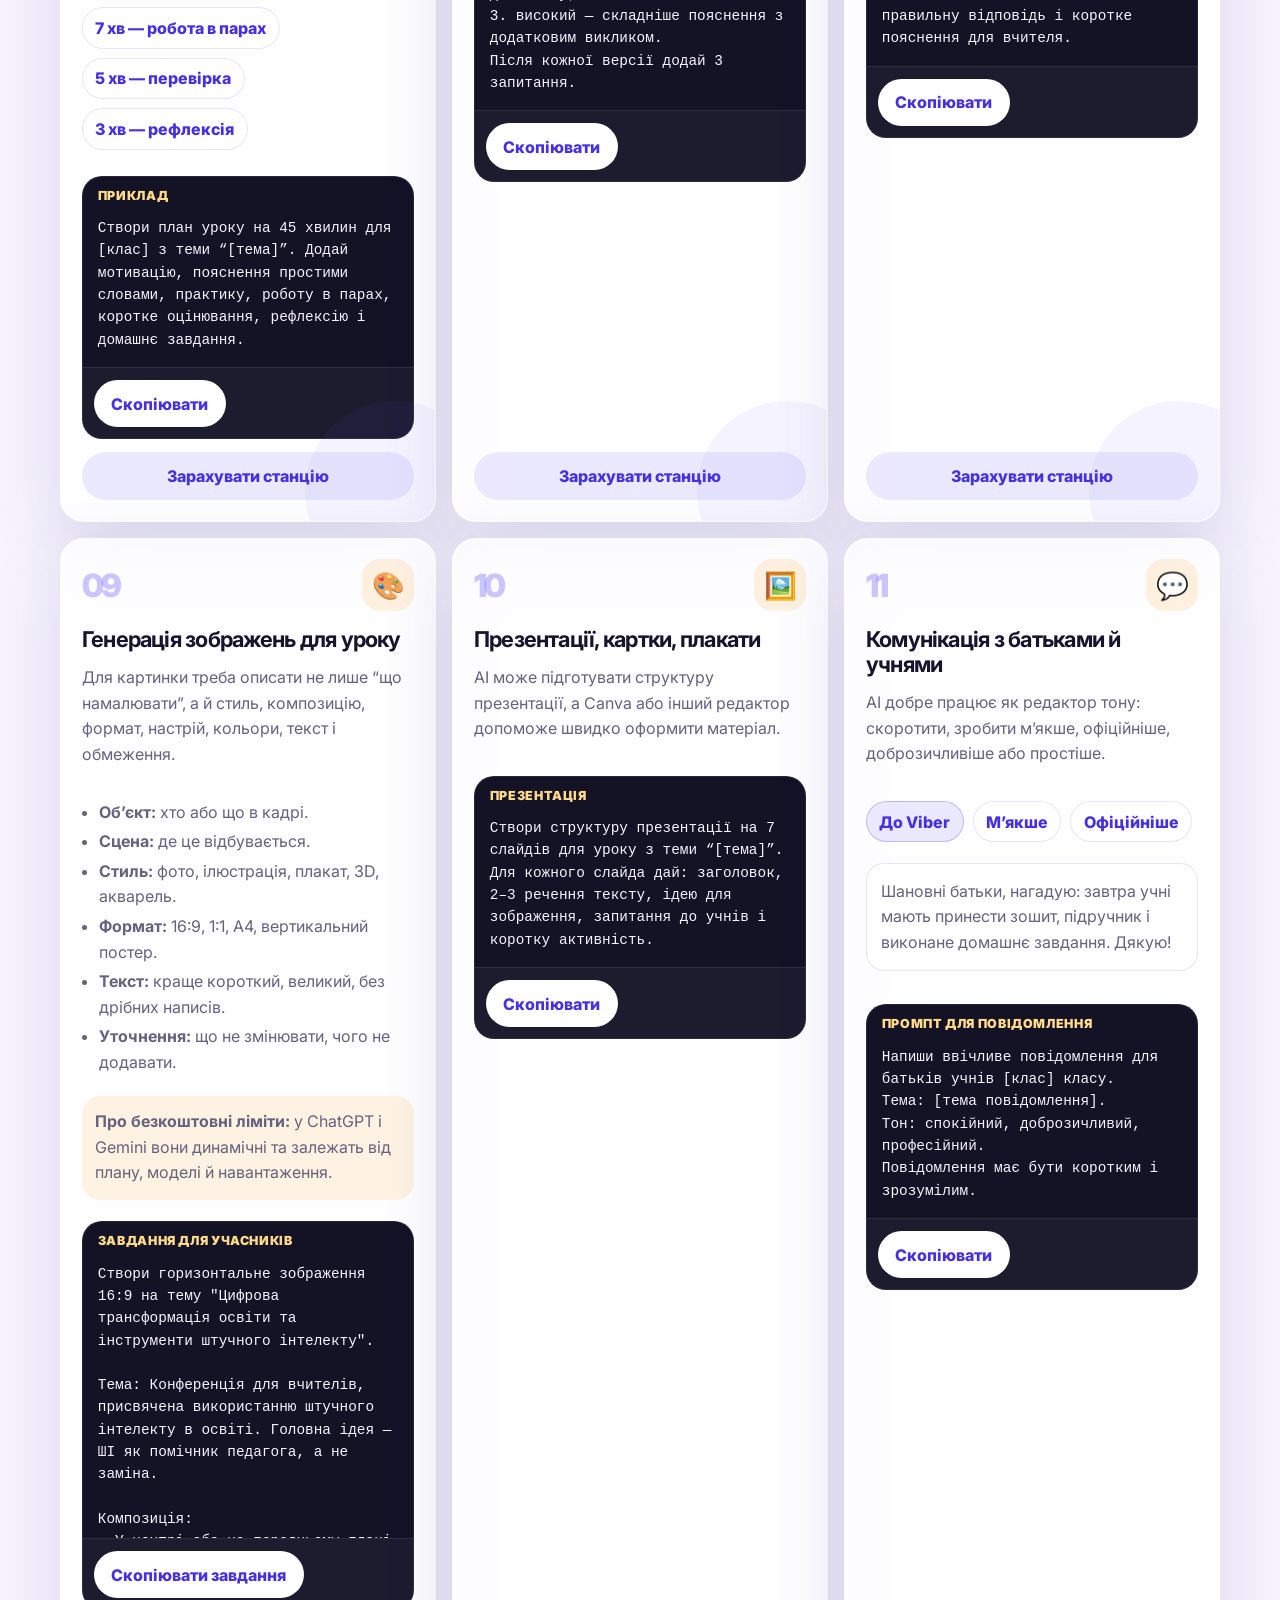
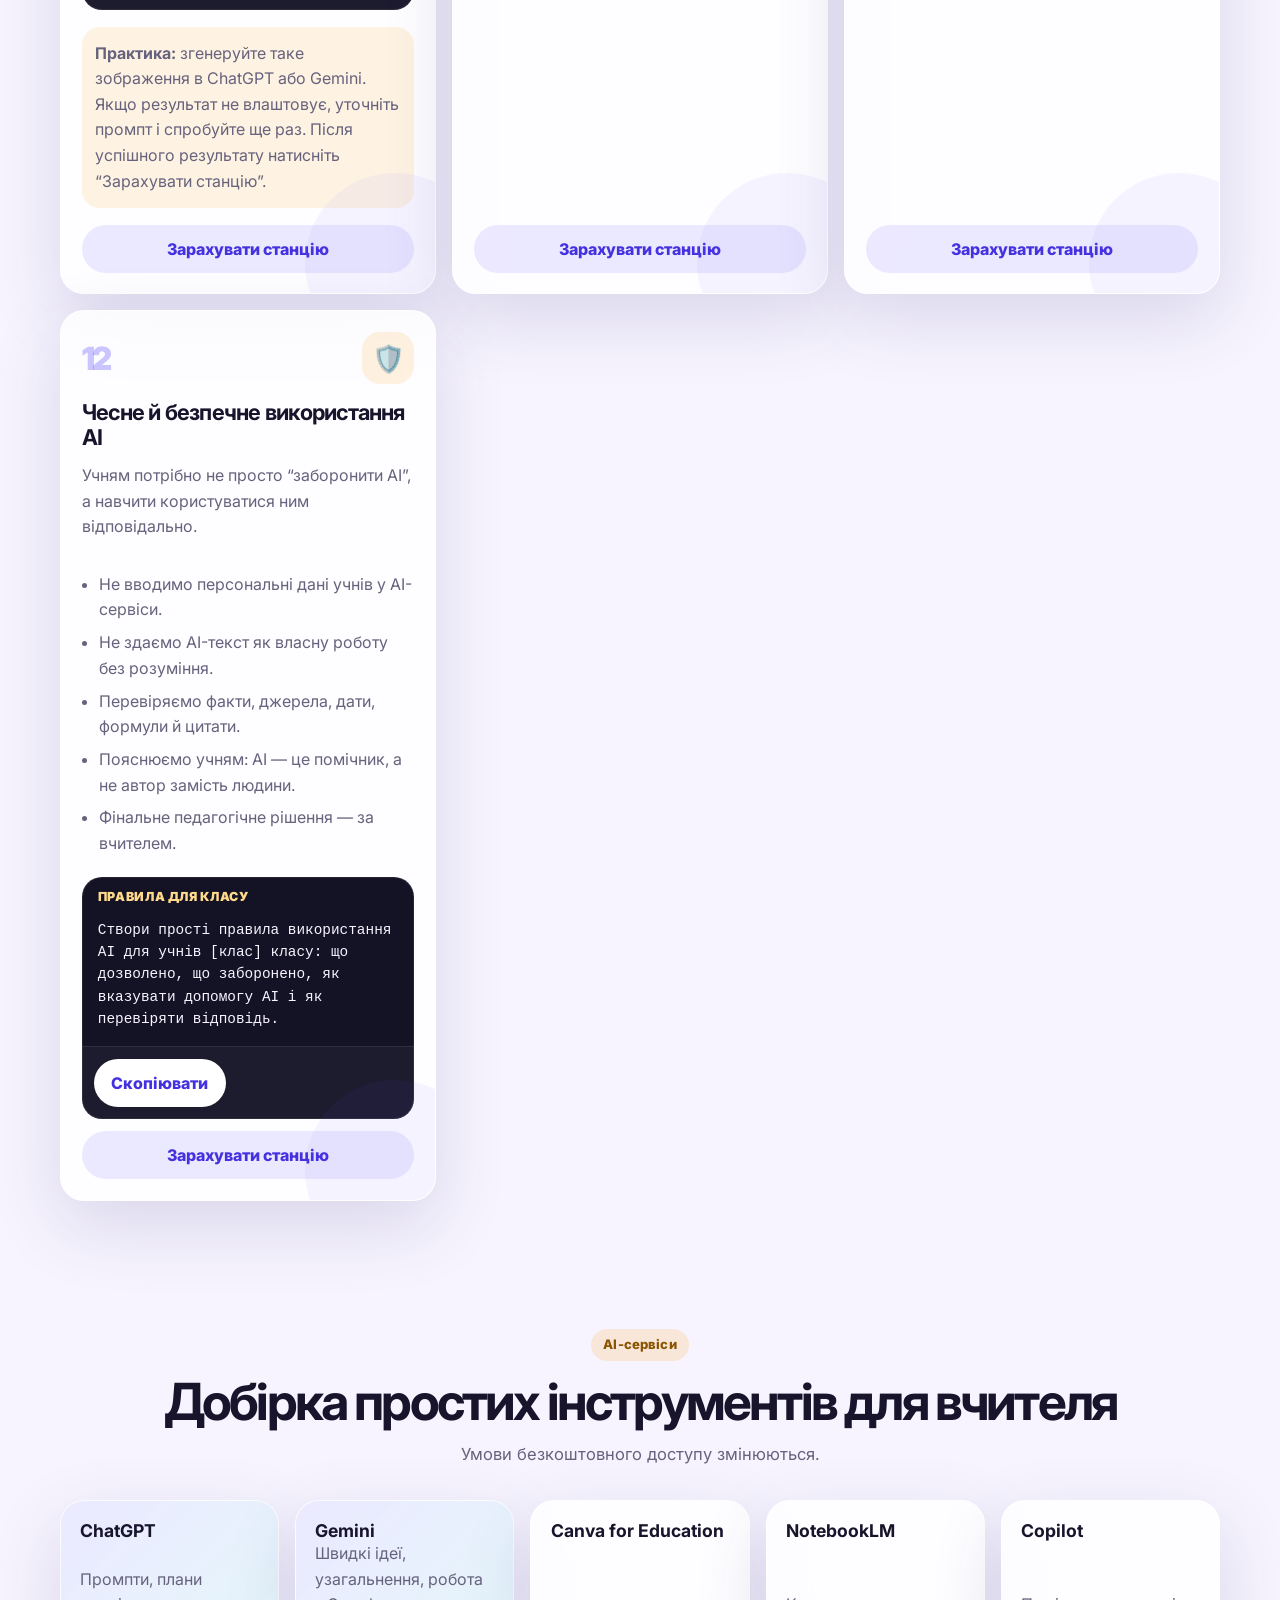
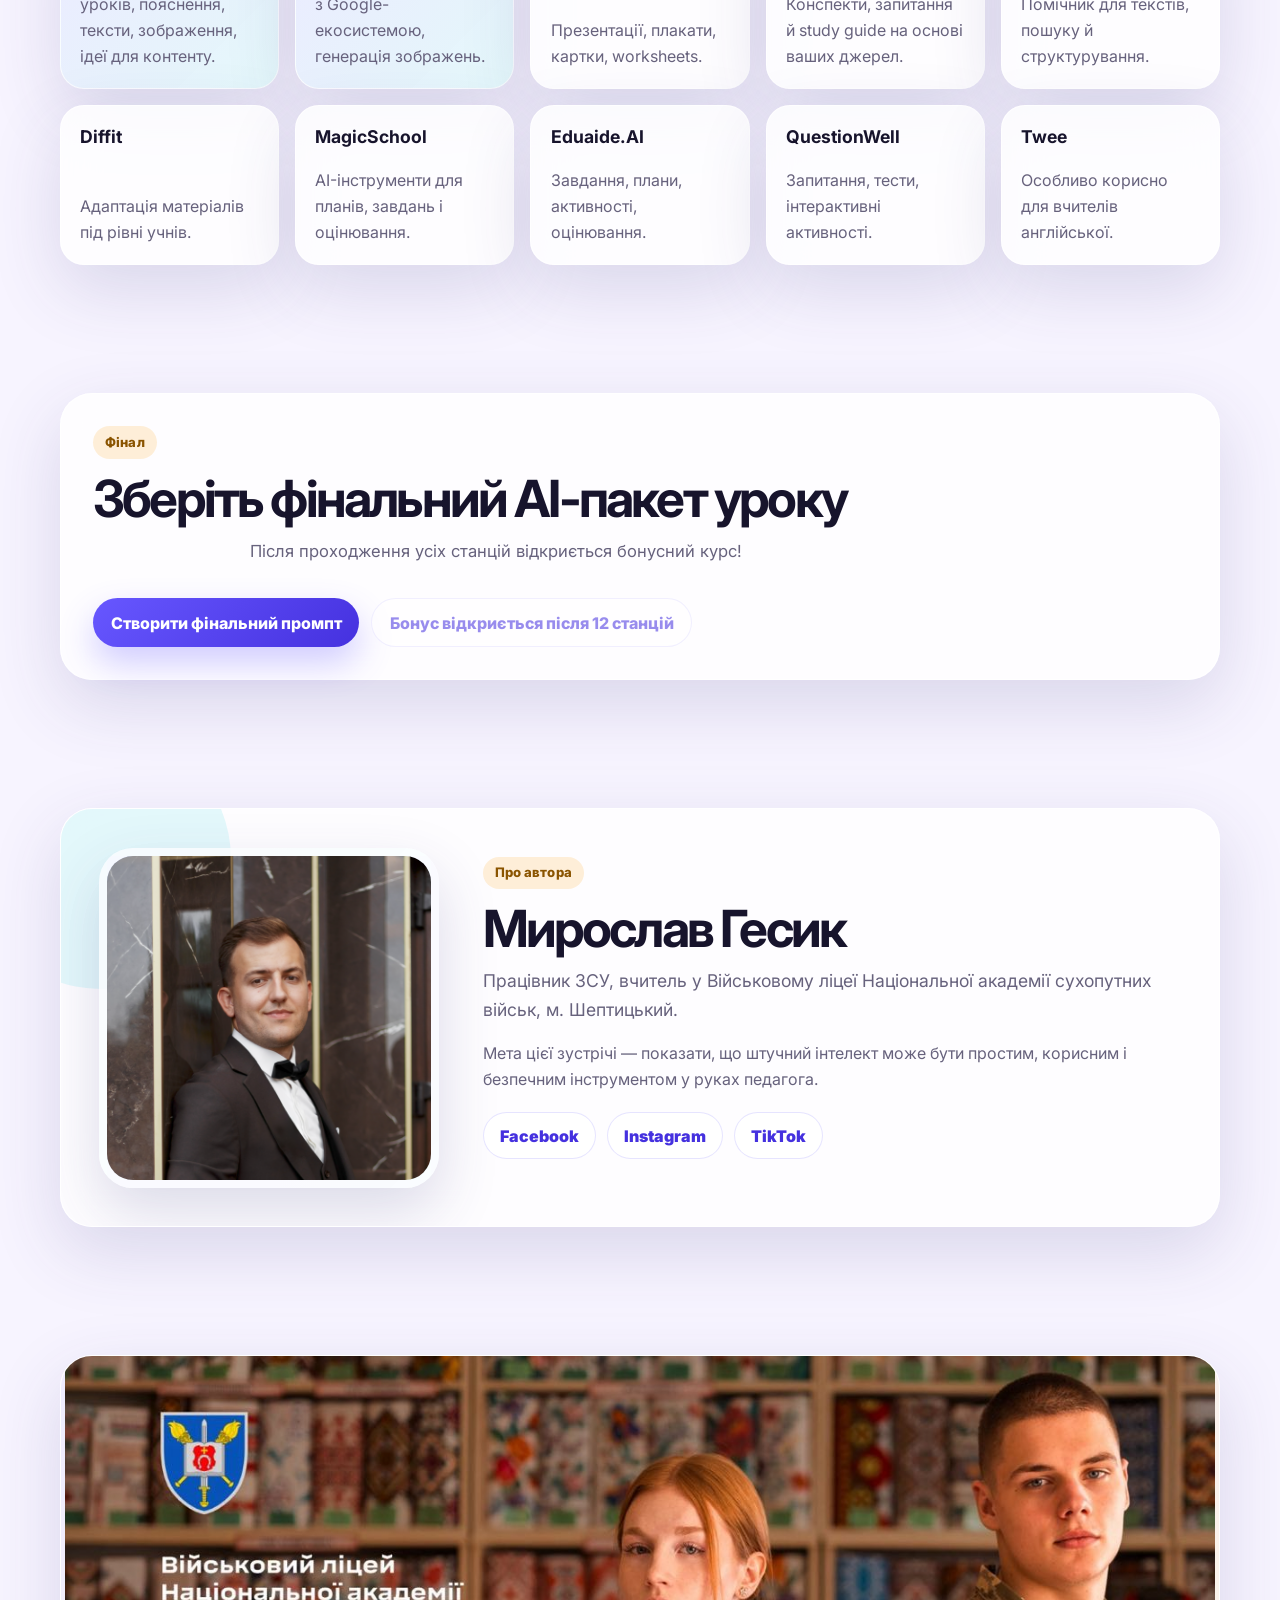
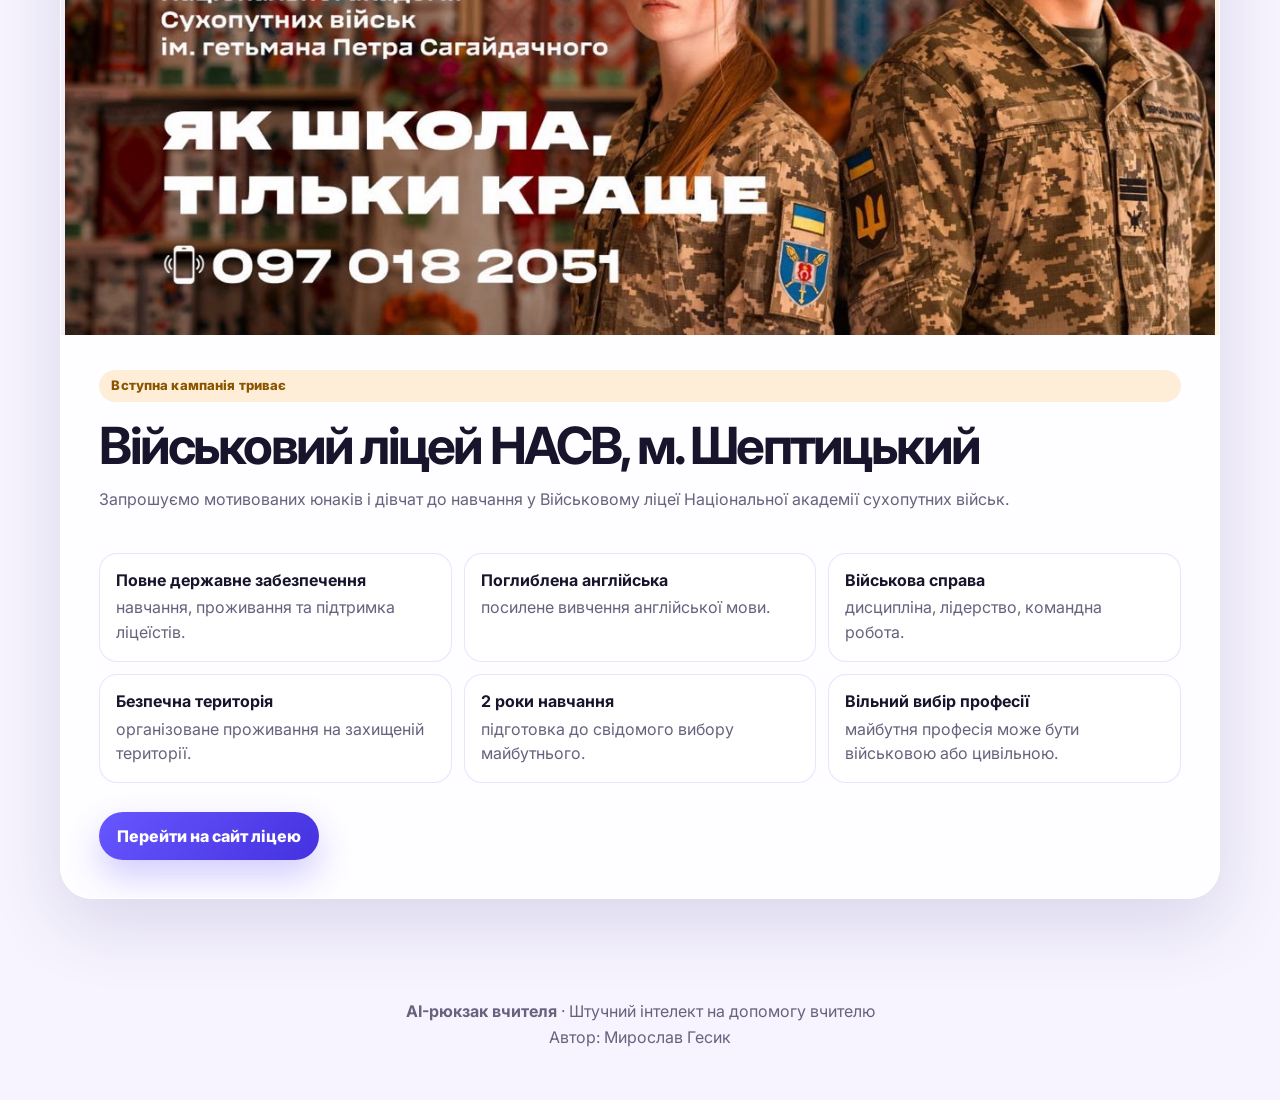
==== commit e3208e3d: "змінив промпт" ====
--- a/index.html
+++ b/index.html
@@ -304,15 +304,33 @@
           </div>
           <div class="prompt-box small-box">
             <div class="prompt-label">Завдання для учасників</div>
-            <pre id="imagePrompt">Згенеруй горизонтальне зображення 16:9 для літньої школи “Освітні горизонти 2026” у Лумшорах.
-Тема: “Штучний інтелект на допомогу вчителю”.
-Стиль: сучасний освітній постер, світлі кольори, гори Закарпаття, вчителі з телефонами/ноутбуками, дружня атмосфера.
-Додай великий читабельний текст: AI-рюкзак вчителя.
-Без зайвих дрібних написів, без спотворених облич, якість висока.</pre>
+           <pre id="imagePrompt">Створи горизонтальне зображення 16:9 на тему "Цифрова трансформація освіти та інструменти штучного інтелекту".
+
+Тема: Конференція для вчителів, присвячена використанню штучного інтелекту в освіті. Головна ідея — ШІ як помічник педагога, а не заміна.
+
+Композиція:
+- У центрі або на передньому плані — група вчителів (3-4 особи) сидять за столами з ноутбуками, планшетами, смартфонами. Вони активно працюють, обговорюють, посміхаються.
+- На екранах пристроїв — видно інтерфейси чатів зі ШІ (ChatGPT, Gemini) або стилізовані іконки штучного інтелекту (блискавка, мозок, шестерня).
+- На задньому плані — сцена або презентаційний екран із написом "Цифрова трансформація освіти" або "AI-рюкзак вчителя".
+- Атмосфера: сучасна конференція, освітній захід, світле приміщення, комфортна обстановка.
+
+Стиль:
+- Сучасний освітній постер або плакат у стилі flat illustration з елементами ізометрії.
+- Світлі, професійні кольори: білий, лавандовий (#6757ff), м'ятний (#23c8db), теплий жовтий (#ffb84d).
+- Чисті лінії, чіткі форми, дружня атмосфера співпраці.
+
+Текст на зображенні (за можливості):
+- Великий читабельний напис: "AI-рюкзак вчителя" або "ШІ на допомогу вчителю".
+
+Обмеження:
+- Без зайвих дрібних написів.
+- Без спотворених облич, природні пропорції.
+- Без роботів або страшних машин.
+- Якість: висока, чітка.</pre>
             <div class="prompt-actions"><button class="copy-btn" type="button" data-copy-target="imagePrompt">Скопіювати завдання</button></div>
           </div>
           <div class="task-card">
-            <strong>Практика:</strong> згенеруйте таке зображення в ChatGPT або Gemini, збережіть його і покажіть Мирославу під час заняття.
+            <strong>Практика:</strong> згенеруйте таке зображення в ChatGPT або Gemini. Якщо результат не влаштовує, уточніть промпт і спробуйте ще раз. Після успішного результату натисніть “Зарахувати станцію”.
           </div>
           <button class="complete-btn" type="button">Зарахувати станцію</button>
         </article>
